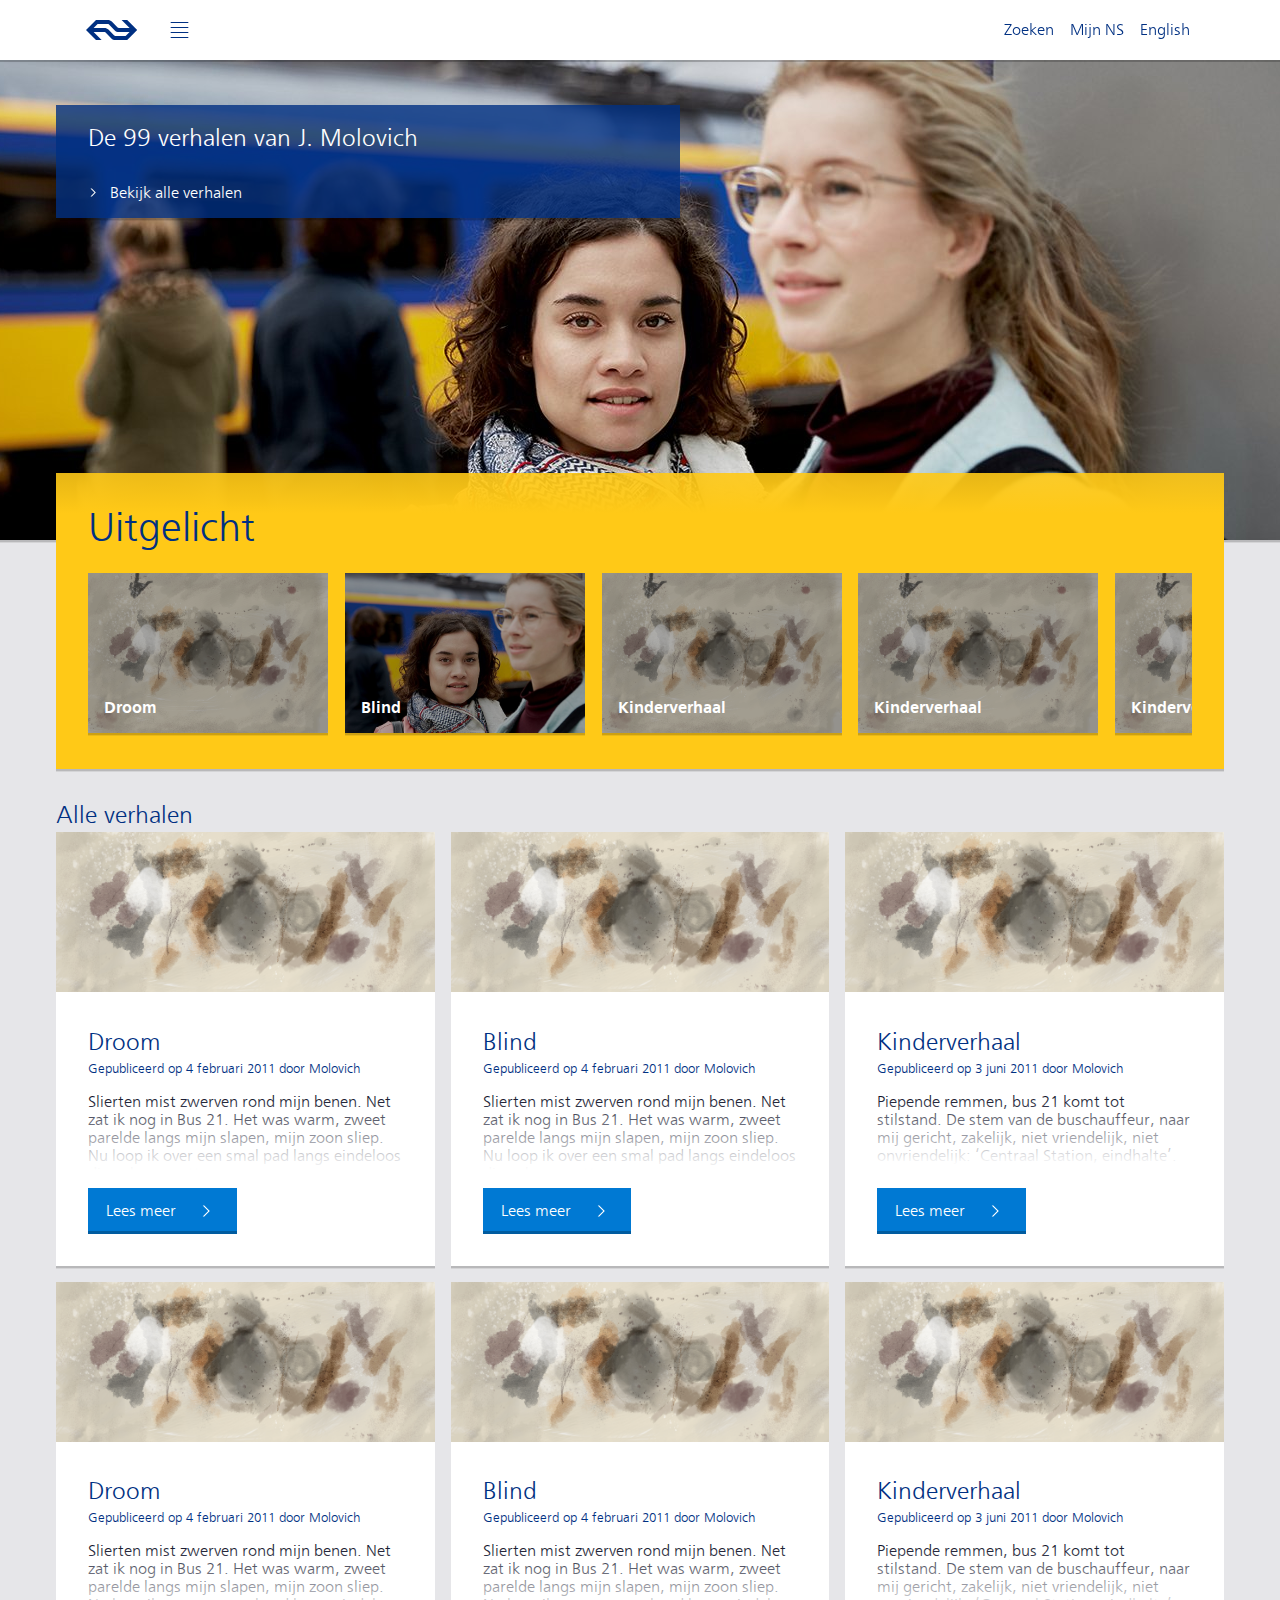
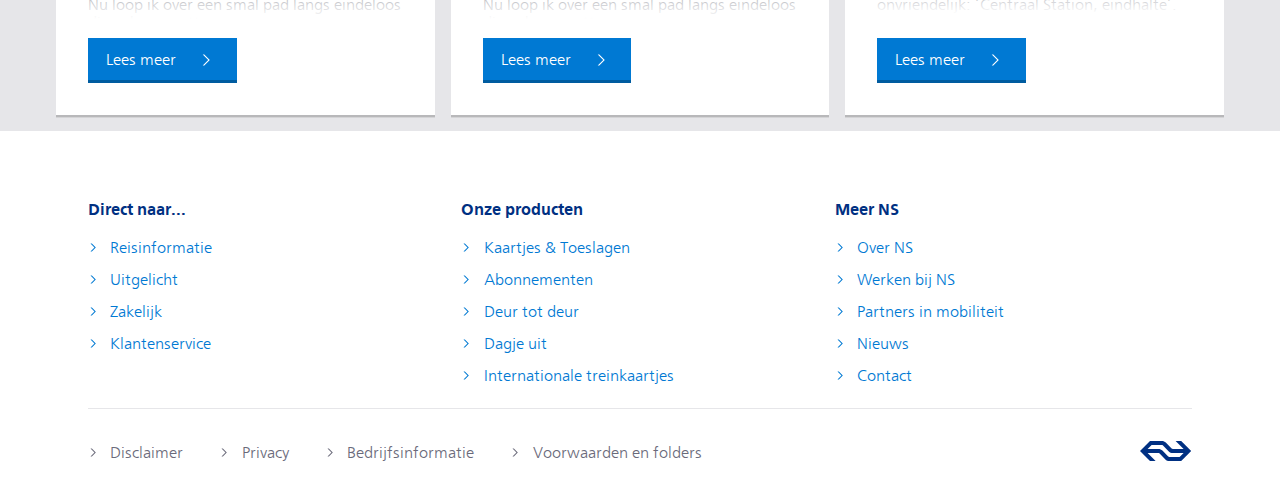
==== index.html @ a5db8fa8 "Updated HTML and CSS with new page" ====
<!DOCTYPE html>
<html lang="nl">
<head>
	<meta charset="UTF-8">
	<meta name="viewport" content="width=device-width, initial-scale=1.0">
	<link rel="stylesheet" type="text/css" href="css/style.css">
	<link rel="stylesheet" type="text/css" href="css/cards.css">
	<link rel="stylesheet" type="text/css" href="css/elements.css">
	<link rel="stylesheet" type="text/css" href="css/featured.css">
	<link rel="stylesheet" type="text/css" href="css/responsive.css">
	<title>Welkom op de website van NS | NS</title>
</head>
<body>
	<header>
		<nav>
			<a href="index.html"><img src="mat/nslogo.svg" alt="Logo NS" class="logo"></a>
			<a class="menu" href="#"></a>
			<ul class="navigation">
				<li><a href="#">Zoeken</a></li>
				<li><a href="login.html">Mijn NS</a></li>
				<li><a href="#">English</a></li>
			</ul>
		</nav>
	</header>
	<main>
		<header>
			<img src="./img/dienstregeling-2017-1.jpg" alt="dienstregeling">
			<div class="container">
				<div class="hero-header">
					<h2>De 99 verhalen van J. Molovich</h2>
					<a href="#stories" class="arrow-link">Bekijk alle verhalen</a>
				</div>
			</div>
		</header>
		<div class="featured">
			<h1>Uitgelicht</h1>
				<div class="featured-container">
					<div class="featured-card">
						<img src="./img/Denkbeeldig.jpg" alt="denkbeeldig">
						<p>Droom</p>
					</div>
					<div class="featured-card">
						<img src="./img/dienstregeling-2017-1.jpg" alt="denkbeeldig">
						<p>Blind</p>
					</div>
					<div class="featured-card">
						<img src="./img/Denkbeeldig.jpg" alt="denkbeeldig">
						<p>Kinderverhaal</p>
					</div>
					<div class="featured-card">
						<img src="./img/Denkbeeldig.jpg" alt="denkbeeldig">
						<p>Kinderverhaal</p>
					</div>
					<div class="featured-card">
						<img src="./img/Denkbeeldig.jpg" alt="denkbeeldig">
						<p>Kinderverhaal</p>
					</div>
				</div>
		</div>
		<div class="container" id="stories">
			<section>
				<h2>Alle verhalen</h2>
				<div class="grid">
					<article class="card">
						<img src="./img/Denkbeeldig.jpg" alt="">
						<div class="description">
							<h2>Droom</h2>
							<small>Gepubliceerd op 4 februari 2011 door Molovich</small>
							<p>Slierten mist zwerven rond mijn benen. Net zat ik nog in Bus 21. Het was warm, zweet parelde langs mijn slapen, mijn zoon sliep. Nu loop ik over een smal pad langs eindeloos diepe bouwputten.</p>
						</div>
						<a href="#" class="cta">Lees meer</a>
					</article>
					<article class="card">
						<img src="./img/Denkbeeldig.jpg" alt="">
						<div class="description">
							<h2>Blind</h2>
							<small>Gepubliceerd op 4 februari 2011 door Molovich</small>
							<p>Slierten mist zwerven rond mijn benen. Net zat ik nog in Bus 21. Het was warm, zweet parelde langs mijn slapen, mijn zoon sliep. Nu loop ik over een smal pad langs eindeloos diepe bouwputten.</p>
						</div>
						<a href="#" class="cta">Lees meer</a>
					</article>
					<article class="card">
						<img src="./img/Denkbeeldig.jpg" alt="">
						<div class="description">
							<h2>Kinderverhaal</h2>
							<small>Gepubliceerd op 3 juni 2011 door Molovich</small>
							<p>Piepende remmen, bus 21 komt tot stilstand. De stem van de buschauffeur, naar mij gericht, zakelijk, niet vriendelijk, niet onvriendelijk: ‘Centraal Station, eindhalte’.</p>
						</div>
						<a href="#" class="cta">Lees meer</a>
					</article>
					<article class="card">
						<img src="./img/Denkbeeldig.jpg" alt="">
						<div class="description">
							<h2>Droom</h2>
							<small>Gepubliceerd op 4 februari 2011 door Molovich</small>
							<p>Slierten mist zwerven rond mijn benen. Net zat ik nog in Bus 21. Het was warm, zweet parelde langs mijn slapen, mijn zoon sliep. Nu loop ik over een smal pad langs eindeloos diepe bouwputten.</p>
						</div>
						<a href="#" class="cta">Lees meer</a>
					</article>
					<article class="card">
						<img src="./img/Denkbeeldig.jpg" alt="">
						<div class="description">
							<h2>Blind</h2>
							<small>Gepubliceerd op 4 februari 2011 door Molovich</small>
							<p>Slierten mist zwerven rond mijn benen. Net zat ik nog in Bus 21. Het was warm, zweet parelde langs mijn slapen, mijn zoon sliep. Nu loop ik over een smal pad langs eindeloos diepe bouwputten.</p>
						</div>
						<a href="#" class="cta">Lees meer</a>
					</article>
					<article class="card">
						<img src="./img/Denkbeeldig.jpg" alt="">
						<div class="description">
							<h2>Kinderverhaal</h2>
							<small>Gepubliceerd op 3 juni 2011 door Molovich</small>
							<p>Piepende remmen, bus 21 komt tot stilstand. De stem van de buschauffeur, naar mij gericht, zakelijk, niet vriendelijk, niet onvriendelijk: ‘Centraal Station, eindhalte’.</p>
						</div>
						<a href="#" class="cta">Lees meer</a>
					</article>
				</div>
			</section>
		</div>
	</main>
	<footer>
		<div class="container">
			<div class="grid">
				<div class="grid-element">
					<h4>Direct naar...</h4>
					<ul>
						<li><a href="#" class="arrow-link">Reisinformatie</a></li>
						<li><a href="#" class="arrow-link">Uitgelicht</a></li>
						<li><a href="#" class="arrow-link">Zakelijk</a></li>
						<li><a href="#" class="arrow-link">Klantenservice</a></li>
					</ul>
				</div>
				<div class="grid-element">
					<h4>Onze producten</h4>
					<ul>
						<li><a href="#" class="arrow-link">Kaartjes &amp; Toeslagen</a></li>
						<li><a href="#" class="arrow-link">Abonnementen</a></li>
						<li><a href="#" class="arrow-link">Deur tot deur</a></li>
						<li><a href="#" class="arrow-link">Dagje uit</a></li>
						<li><a href="#" class="arrow-link">Internationale treinkaartjes</a></li>
					</ul>
				</div>
				<div class="grid-element">
					<h4>Meer NS</h4>
					<ul>
						<li><a href="#" class="arrow-link">Over NS</a></li>
						<li><a href="#" class="arrow-link">Werken bij NS</a></li>
						<li><a href="#" class="arrow-link">Partners in mobiliteit</a></li>
						<li><a href="#" class="arrow-link">Nieuws</a></li>
						<li><a href="#" class="arrow-link">Contact</a></li>
					</ul>
				</div>
			</div>
			<div class="footer-small">
				<div class="grid-element">
					<ul>
						<li><a href="#" class="arrow-link">Disclaimer</a></li>
						<li><a href="#" class="arrow-link">Privacy</a></li>
						<li><a href="#" class="arrow-link">Bedrijfsinformatie</a></li>
						<li><a href="#" class="arrow-link">Voorwaarden en folders</a></li>
					</ul>
				</div>
				<img src="./mat/nslogo.svg" alt="NS logo">
			</div>
		</div>
	</footer>
</body>
</html>
---- css/style.css ----
@font-face {
    font-family: NS Sans;
	font-weight: 400;
    src: url(../fonts/nssans__-webfont.woff);
}

@font-face {
    font-family: NS Sans;
	font-weight: 600;
    src: url(../fonts/nssanbol-webfont.woff);
}

@font-face {
    font-family: NS Sans;
	font-style: italic;
	font-weight: 400;
    src: url(../fonts/nssanita-webfont.woff);
}

@font-face {
    font-family: NS Sans;
	font-style: italic;
	font-weight: 600;
    src: url(../fonts/nssanbit-webfont.woff);
}

body {
	margin: 0;
	font-family: NS Sans, Segoe UI, Myriad,Verdana, sans-serif;
	color: #003082;
	background-color: #e6e6e9;
}

h1 {
	font-weight: 400;
	margin: 1rem 0 1.4rem 0;
}

h2 {
	font-size: 1.25rem;
	margin: .2rem 0;
	font-weight: 400;
}

h3 {
	font-size: .8em;
	margin: .2rem 0;
	font-weight: 400;
}

main {
	margin-top: 3.75rem;
	position: relative;
}

nav {
	display: flex;
	align-items: center;
	margin: auto;
	max-width: 72rem;
}

header {
	position: fixed;
	top: 0;
	width: 100%;
	background-color: white;
	box-shadow: 0 .15em 0em rgba(0,0,0,0.2);
	padding: .3rem 1.4rem .3rem;
	z-index: 999;
}

.logo {
	margin-right: 1.5rem;
	padding-top: .25rem;
}

nav ul {
	list-style-type: none;
	padding: 0;
}

.menu {
	background-repeat: no-repeat;
	width: 2.1875rem;
	height: 2.1875rem;
	background-image: url("data:image/svg+xml;charset=US-ASCII,%3C%3Fxml%20version%3D%221.0%22%20encoding%3D%22utf-8%22%3F%3E%3C!DOCTYPE%20svg%20PUBLIC%20%22-%2F%2FW3C%2F%2FDTD%20SVG%201.1%2F%2FEN%22%20%22http%3A%2F%2Fwww.w3.org%2FGraphics%2FSVG%2F1.1%2FDTD%2Fsvg11.dtd%22%3E%3Csvg%20version%3D%221.1%22%20id%3D%22icon%22%20xmlns%3D%22http%3A%2F%2Fwww.w3.org%2F2000%2Fsvg%22%20xmlns%3Axlink%3D%22http%3A%2F%2Fwww.w3.org%2F1999%2Fxlink%22%20x%3D%220px%22%20y%3D%220px%22%20%20width%3D%2235px%22%20height%3D%2235px%22%20viewBox%3D%220%200%2035%2035%22%20enable-background%3D%22new%200%200%2035%2035%22%20xml%3Aspace%3D%22preserve%22%3E%3Cg%3E%20%3Cpath%20d%3D%22M26%2C26H9c-0.3%2C0-0.5-0.2-0.5-0.5S8.7%2C25%2C9%2C25h17c0.3%2C0%2C0.5%2C0.2%2C0.5%2C0.5S26.3%2C26%2C26%2C26z%22%2F%3E%20%3Cpath%20d%3D%22M26%2C16H9c-0.3%2C0-0.5-0.2-0.5-0.5S8.7%2C15%2C9%2C15h17c0.3%2C0%2C0.5%2C0.2%2C0.5%2C0.5S26.3%2C16%2C26%2C16z%22%2F%3E%20%3Cpath%20d%3D%22M26%2C21H9c-0.3%2C0-0.5-0.2-0.5-0.5S8.7%2C20%2C9%2C20h17c0.3%2C0%2C0.5%2C0.2%2C0.5%2C0.5S26.3%2C21%2C26%2C21z%22%2F%3E%20%3Cpath%20d%3D%22M26%2C11H9c-0.3%2C0-0.5-0.2-0.5-0.5S8.7%2C10%2C9%2C10h17c0.3%2C0%2C0.5%2C0.2%2C0.5%2C0.5S26.3%2C11%2C26%2C11z%22%2F%3E%3C%2Fg%3E%3Cstyle%20type%3D%22text%2Fcss%22%3Ecircle%2C%20ellipse%2C%20line%2C%20path%2C%20polygon%2C%20polyline%2C%20rect%2C%20text%20%7B%20fill%3A%20%23003082%3B%20%7D%3C%2Fstyle%3E%3C%2Fsvg%3E");
}

.navigation {
	display: flex;
	flex-grow: 1;
	justify-content: flex-end;
	padding-right: 3rem;
}

.navigation li a {
	text-decoration: none;
	margin-left: 1rem;
	color: #003082;
}

.navigation li a:visited {
	color: #003082;
}

main header {
	position: relative;
	box-sizing: border-box;
	padding: 0;
	z-index: 1;
}

main header .container {
	display: block;
	margin: auto;	
}

main header img {
	display: block;
	object-fit: cover;
	width: 100%;
	height: 18.5rem;
	vertical-align: middle;
}

.hero-header {
	color: white;
	background-color: rgba(0, 48, 130, .8);
	top: 0;
	padding: 1rem 2rem;
	margin: .5rem;
	position: absolute;
	width: calc(100vw - 13rem);
	max-width: 35rem;
	box-shadow: 0 .15em 0em rgba(0,0,0,0.2);
}

.hero-header h2 {
	margin-bottom: 2rem;
}

.hero-header a {
	color: white;
	text-decoration: none;
}

main .container {
	margin: auto;
	margin: .5rem;
	margin-top: 2rem;
}

main .container section .grid {
	display: grid;
	grid-template-columns: 1fr;
	grid-gap: 1rem;
}

.cta {
	position: absolute;
	display: inline-block;
	left: 2rem;
	bottom: 2rem;
/*	margin-top: 1rem;*/
	background-color: #0079d3;
	box-shadow: inset 0 -.18rem 0 #005ca0;
	text-decoration: none;
	padding: .85rem .85rem .85rem 1.125rem;
	color: white;
	transition: box-shadow .15s ease-in-out;
}
.cta:after {
	content: "";
	padding-right: 2.9375rem;
	background-repeat: no-repeat;
	background-position: 100%;
	background-image: url("data:image/svg+xml;charset=US-ASCII,%3C%3Fxml%20version%3D%221.0%22%20encoding%3D%22utf-8%22%3F%3E%3C!DOCTYPE%20svg%20PUBLIC%20%22-%2F%2FW3C%2F%2FDTD%20SVG%201.1%2F%2FEN%22%20%22http%3A%2F%2Fwww.w3.org%2FGraphics%2FSVG%2F1.1%2FDTD%2Fsvg11.dtd%22%3E%3Csvg%20version%3D%221.1%22%20id%3D%22Layer_1%22%20xmlns%3D%22http%3A%2F%2Fwww.w3.org%2F2000%2Fsvg%22%20xmlns%3Axlink%3D%22http%3A%2F%2Fwww.w3.org%2F1999%2Fxlink%22%20x%3D%220px%22%20y%3D%220px%22%20%20width%3D%2235px%22%20height%3D%2235px%22%20viewBox%3D%220%200%2035%2035%22%20enable-background%3D%22new%200%200%2035%2035%22%20xml%3Aspace%3D%22preserve%22%3E%3Cg%3E%20%3Cpolygon%20points%3D%2220.2%2C17.5%2014.7%2C23%2016.3%2C23%2021.8%2C17.5%2016.3%2C12%2014.7%2C12%20%20%22%2F%3E%3C%2Fg%3E%3Cstyle%20type%3D%22text%2Fcss%22%3Ecircle%2C%20ellipse%2C%20line%2C%20path%2C%20polygon%2C%20polyline%2C%20rect%2C%20text%20%7B%20fill%3A%20%23FFFFFF%3B%20%7D%3C%2Fstyle%3E%3C%2Fsvg%3E");
}

.cta:hover {
	box-shadow: inset 0 -3rem 0 #005ca0;
	transition: box-shadow .15s ease-in-out;
}

footer .container {
	background-color: white;
	padding: 3rem 3rem 1rem 3rem;
	margin-top: 1rem;
}

footer .container .grid {
	display: grid;
	grid-template-columns: 1fr;
	grid-gap: 1rem;
	margin: auto;
	max-width: 69rem;
}

footer .container .grid ul {
	margin-top: -.5rem;
	list-style-type: none;
	padding: 0;
	line-height: 2rem;
}

footer .container .grid a {
	text-decoration: none;
	color: #0079d3;
}

.footer-small {
	position: relative;
	border-top: .0625rem solid #e6e6e9;
	padding-top: 1rem;
	width: 100%;
	max-width: 69rem;
	margin: auto;
}

.footer-small ul {
	padding: 0;
	display: grid;
	grid-template-columns: 1fr;
	list-style-type: none;
	line-height: 1.5rem;
}

.footer-small ul li {
	display: inline-block;
}

.footer-small ul li a {
	text-decoration: none;
	color: #6a6a7a;
	
}

.footer-small img {
	display: block;
	position: absolute;
	right: 0;
	top: 2rem;
}

footer .container .grid .arrow-link {
	background-image: url("data:image/svg+xml;charset=US-ASCII,%3C%3Fxml%20version%3D%221.0%22%20encoding%3D%22utf-8%22%3F%3E%3C!DOCTYPE%20svg%20PUBLIC%20%22-%2F%2FW3C%2F%2FDTD%20SVG%201.1%2F%2FEN%22%20%22http%3A%2F%2Fwww.w3.org%2FGraphics%2FSVG%2F1.1%2FDTD%2Fsvg11.dtd%22%3E%3Csvg%20version%3D%221.1%22%20id%3D%22Layer_1%22%20xmlns%3D%22http%3A%2F%2Fwww.w3.org%2F2000%2Fsvg%22%20xmlns%3Axlink%3D%22http%3A%2F%2Fwww.w3.org%2F1999%2Fxlink%22%20x%3D%220px%22%20y%3D%220px%22%20%20width%3D%2235px%22%20height%3D%2235px%22%20viewBox%3D%220%200%2035%2035%22%20enable-background%3D%22new%200%200%2035%2035%22%20xml%3Aspace%3D%22preserve%22%3E%3Cg%3E%20%3Cpolygon%20points%3D%2219.3%2C17.5%2015.3%2C21.5%2016.7%2C21.5%2020.7%2C17.5%2016.7%2C13.5%2015.3%2C13.5%20%20%22%2F%3E%3C%2Fg%3E%3Cstyle%20type%3D%22text%2Fcss%22%3Ecircle%2C%20ellipse%2C%20line%2C%20path%2C%20polygon%2C%20polyline%2C%20rect%2C%20text%20%7B%20fill%3A%20%230079d3%3B%20%7D%3C%2Fstyle%3E%3C%2Fsvg%3E");
}

.footer-small .arrow-link {
	background-image: url("data:image/svg+xml;charset=US-ASCII,%3C%3Fxml%20version%3D%221.0%22%20encoding%3D%22utf-8%22%3F%3E%3C!DOCTYPE%20svg%20PUBLIC%20%22-%2F%2FW3C%2F%2FDTD%20SVG%201.1%2F%2FEN%22%20%22http%3A%2F%2Fwww.w3.org%2FGraphics%2FSVG%2F1.1%2FDTD%2Fsvg11.dtd%22%3E%3Csvg%20version%3D%221.1%22%20id%3D%22Layer_1%22%20xmlns%3D%22http%3A%2F%2Fwww.w3.org%2F2000%2Fsvg%22%20xmlns%3Axlink%3D%22http%3A%2F%2Fwww.w3.org%2F1999%2Fxlink%22%20x%3D%220px%22%20y%3D%220px%22%20%20width%3D%2235px%22%20height%3D%2235px%22%20viewBox%3D%220%200%2035%2035%22%20enable-background%3D%22new%200%200%2035%2035%22%20xml%3Aspace%3D%22preserve%22%3E%3Cg%3E%20%3Cpolygon%20points%3D%2219.3%2C17.5%2015.3%2C21.5%2016.7%2C21.5%2020.7%2C17.5%2016.7%2C13.5%2015.3%2C13.5%20%20%22%2F%3E%3C%2Fg%3E%3Cstyle%20type%3D%22text%2Fcss%22%3Ecircle%2C%20ellipse%2C%20line%2C%20path%2C%20polygon%2C%20polyline%2C%20rect%2C%20text%20%7B%20fill%3A%20%236a6a7a%3B%20%7D%3C%2Fstyle%3E%3C%2Fsvg%3E")
}

footer .container .grid .arrow-link:hover, .footer-small .arrow-link:hover {
	color: #003082;
	background-image: url("data:image/svg+xml;charset=US-ASCII,%3C%3Fxml%20version%3D%221.0%22%20encoding%3D%22utf-8%22%3F%3E%3C!DOCTYPE%20svg%20PUBLIC%20%22-%2F%2FW3C%2F%2FDTD%20SVG%201.1%2F%2FEN%22%20%22http%3A%2F%2Fwww.w3.org%2FGraphics%2FSVG%2F1.1%2FDTD%2Fsvg11.dtd%22%3E%3Csvg%20version%3D%221.1%22%20id%3D%22Layer_1%22%20xmlns%3D%22http%3A%2F%2Fwww.w3.org%2F2000%2Fsvg%22%20xmlns%3Axlink%3D%22http%3A%2F%2Fwww.w3.org%2F1999%2Fxlink%22%20x%3D%220px%22%20y%3D%220px%22%20%20width%3D%2235px%22%20height%3D%2235px%22%20viewBox%3D%220%200%2035%2035%22%20enable-background%3D%22new%200%200%2035%2035%22%20xml%3Aspace%3D%22preserve%22%3E%3Cg%3E%20%3Cpolygon%20points%3D%2219.3%2C17.5%2015.3%2C21.5%2016.7%2C21.5%2020.7%2C17.5%2016.7%2C13.5%2015.3%2C13.5%20%20%22%2F%3E%3C%2Fg%3E%3Cstyle%20type%3D%22text%2Fcss%22%3Ecircle%2C%20ellipse%2C%20line%2C%20path%2C%20polygon%2C%20polyline%2C%20rect%2C%20text%20%7B%20fill%3A%20%23003082%3B%20%7D%3C%2Fstyle%3E%3C%2Fsvg%3E");
}
---- css/cards.css ----
main .container section .card {
	position: relative;
	background-color: white;
	box-shadow: 0 .15rem 0 rgba(0,0,0,0.2);
	padding-bottom: 2rem;
}

main .container section .card img {
	display: block;
	object-fit: cover;
	width: 100%;
	height: 10em;
	vertical-align: middle;
	
}

main .container section .description {
	position: relative;
	padding: 2rem;
}

main .container section .card small {
	color: #003082;
	font-size: .8em;
	font-weight: 400;
}

main .container section .card p {
	position: relative;
	overflow: hidden;
	max-height: 4.8rem;
	color: #060922;
	max-width: 100%;
	margin-bottom: 2rem;
}

main .container section .card p:after {
  	position: absolute;
	left: 0;
  	bottom: 0;
  	height: 100%;
  	width: 100%;
  	content: "";
	background: linear-gradient(to top,
	rgba(255,255,255, 1) 0%, 
	rgba(255,255,255, 0) 100%);
	pointer-events: none;
}
---- css/elements.css ----
.arrow-link {
	padding-left: 1.4rem;
	padding-top: .05rem;
	background-repeat: no-repeat;
	background-position: -.8rem;
	background-image: url("data:image/svg+xml;charset=US-ASCII,%3C%3Fxml%20version%3D%221.0%22%20encoding%3D%22utf-8%22%3F%3E%3C!DOCTYPE%20svg%20PUBLIC%20%22-%2F%2FW3C%2F%2FDTD%20SVG%201.1%2F%2FEN%22%20%22http%3A%2F%2Fwww.w3.org%2FGraphics%2FSVG%2F1.1%2FDTD%2Fsvg11.dtd%22%3E%3Csvg%20version%3D%221.1%22%20id%3D%22Layer_1%22%20xmlns%3D%22http%3A%2F%2Fwww.w3.org%2F2000%2Fsvg%22%20xmlns%3Axlink%3D%22http%3A%2F%2Fwww.w3.org%2F1999%2Fxlink%22%20x%3D%220px%22%20y%3D%220px%22%20%20width%3D%2235px%22%20height%3D%2235px%22%20viewBox%3D%220%200%2035%2035%22%20enable-background%3D%22new%200%200%2035%2035%22%20xml%3Aspace%3D%22preserve%22%3E%3Cg%3E%20%3Cpolygon%20points%3D%2219.3%2C17.5%2015.3%2C21.5%2016.7%2C21.5%2020.7%2C17.5%2016.7%2C13.5%2015.3%2C13.5%20%20%22%2F%3E%3C%2Fg%3E%3Cstyle%20type%3D%22text%2Fcss%22%3Ecircle%2C%20ellipse%2C%20line%2C%20path%2C%20polygon%2C%20polyline%2C%20rect%2C%20text%20%7B%20fill%3A%20%23FFFFFF%3B%20%7D%3C%2Fstyle%3E%3C%2Fsvg%3E");
	transition: background-position .1s ease-in-out;
}

.arrow-link:hover {
	color: rgba(255, 255, 255, .9);
	background-position: -.5rem;
	transition: background-position .1s ease-in-out;
}
---- css/featured.css ----
.featured {
	position: relative;
	margin: .5rem;
	margin-top: -3rem;
	padding: 1rem;
	background: linear-gradient(180deg, rgba(255, 201, 23, .9) 0, #ffc917 2.5rem, #ffc917);
	z-index: 2;
	box-shadow: 0 .15em 0em rgba(0,0,0,0.2);
    max-width: 1280px;
}

.featured h1 {
	margin-top: 0;
}

.featured-container {
	position: relative;
	white-space: nowrap;
	overflow: auto;
}

.featured-card {
	position: relative;
	margin-right: .8rem;
	display: inline-block;
	box-shadow: 0 .15em 0em rgba(0,0,0,0.2);
}

.featured img {
	display: block;
	object-fit: cover;
	width: 10rem;
	height: 7rem;
	-webkit-filter: brightness(.7);
}


.featured p {
	color: white;
    overflow: hidden;
	position: absolute;
	max-width: 8rem;
    max-height: 4.8rem;
    white-space: pre-wrap;
    word-break: break-word;
	bottom: 0;
	margin: 1rem;
	font-weight: 600;
}
---- css/responsive.css ----
@media all and (min-width:40rem) {
	h1 {
		font-size: 2.5rem;
	}
	h2 {
		font-size: 1.5rem;
	}
	.logo {
		margin-left: 1.6rem;
	}
	.navigation {
		margin-right: 1.6rem;
	}
	main header img {
		height: 30rem;
	}
	.hero-header {
		margin: 1rem;
	}
	.featured {
		margin: 1rem;
		margin-top: -4.2rem;
		padding: 2rem;
	}
	main section {
		margin: .5rem;
	}
	main .container section .grid {
		grid-template-columns: 1fr 1fr;
	}
	footer .container .grid {
		grid-template-columns: 1fr 1fr;
	}
	.footer-small ul {
		grid-template-columns: 1fr 1fr;
	}
}

@media all and (min-width:56rem) {
	.hero-header {
		margin-top: 2.8rem;
	}
	.featured img {
	width: 15rem;
	height: 10rem;
	-webkit-filter: brightness(.7);
	}
	main .container section .grid {
		grid-template-columns: 1fr 1fr 1fr;
	}
	footer .container .grid {
		grid-template-columns: 1fr 1fr 1fr;
	}
	.footer-small ul {
		display: block;
	}
	.footer-small ul li {
		margin-right: 2rem;
	}
}

@media all and (min-width:75rem) {
	.logo {
		margin-left: -0rem;
	}
	.navigation {
		margin-right: -0rem;
	}
	.hero-header {
		margin-left: .5rem;
	}
    .featured {
        margin-left: auto;
        margin-right: auto;
        max-width: 69rem;
    }
    main .container {
        margin: auto;
		margin-top: 2rem;
        max-width: 74rem;
    }
}
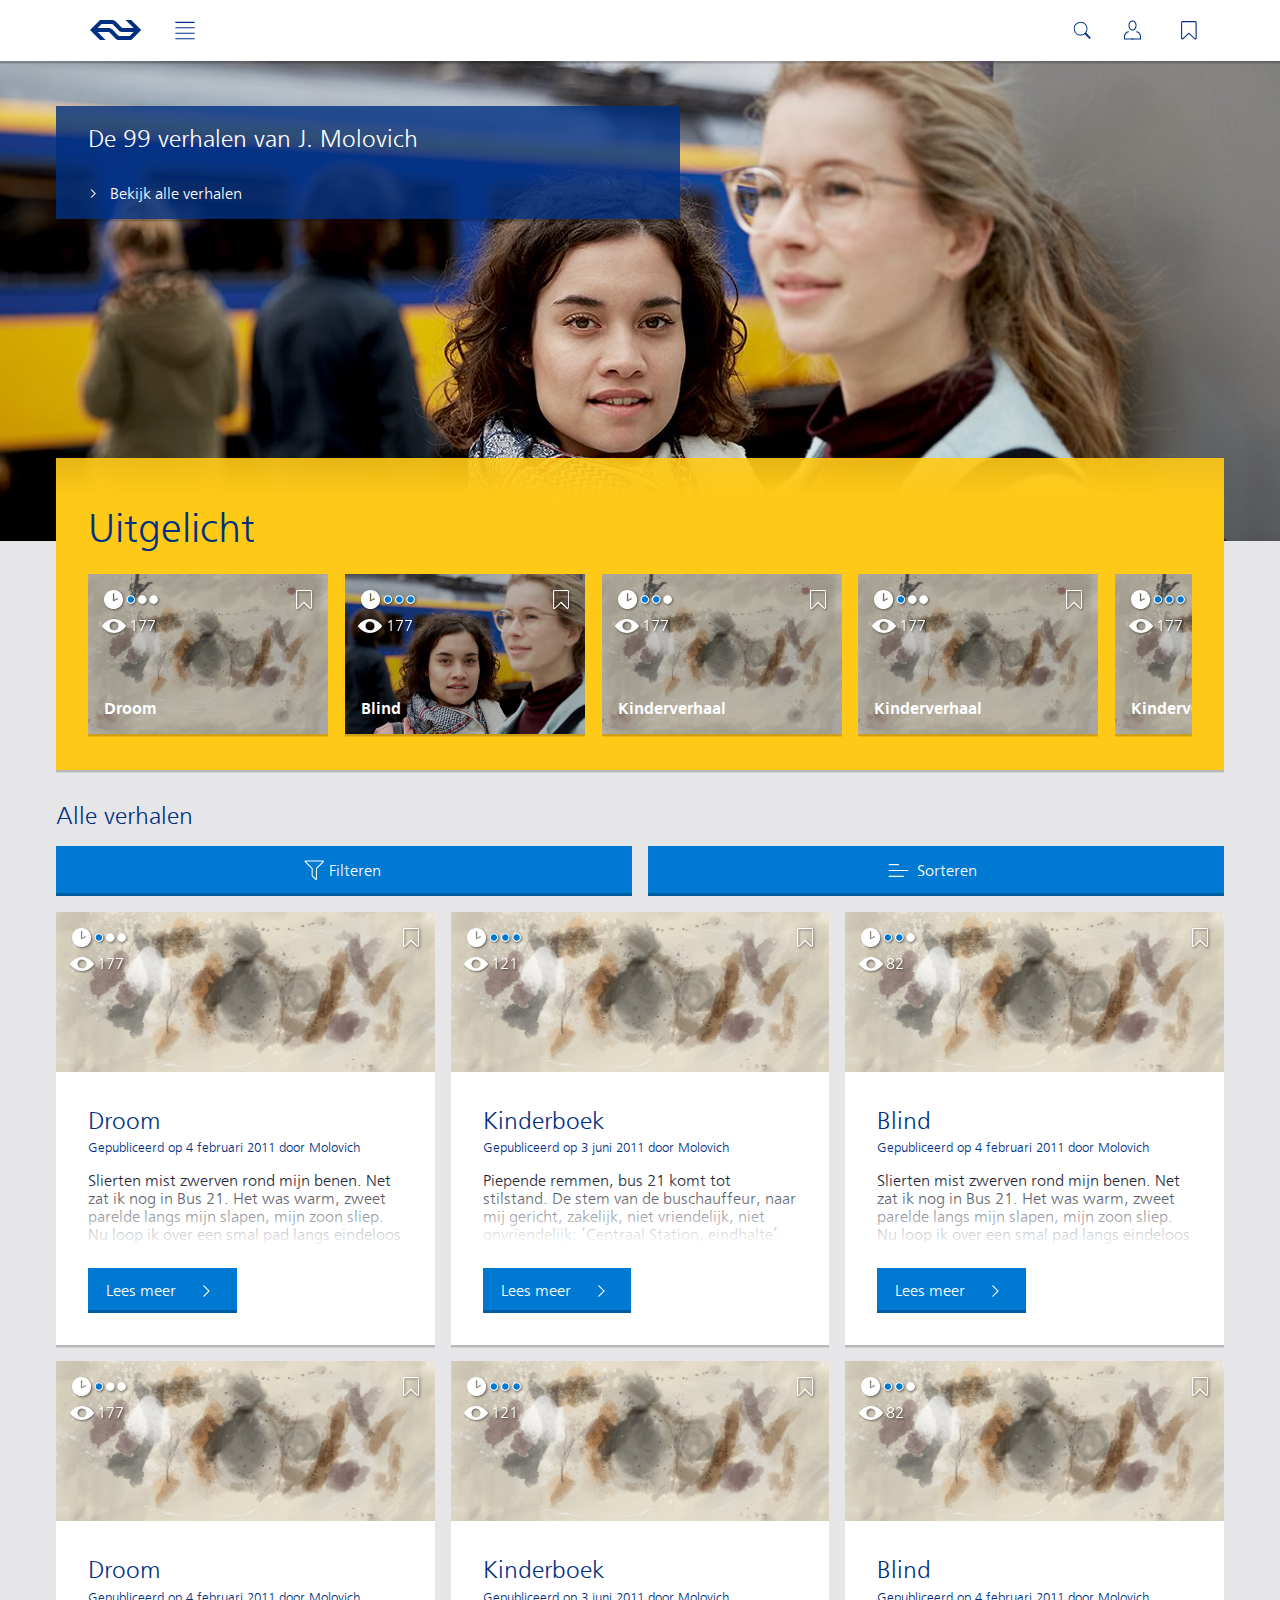
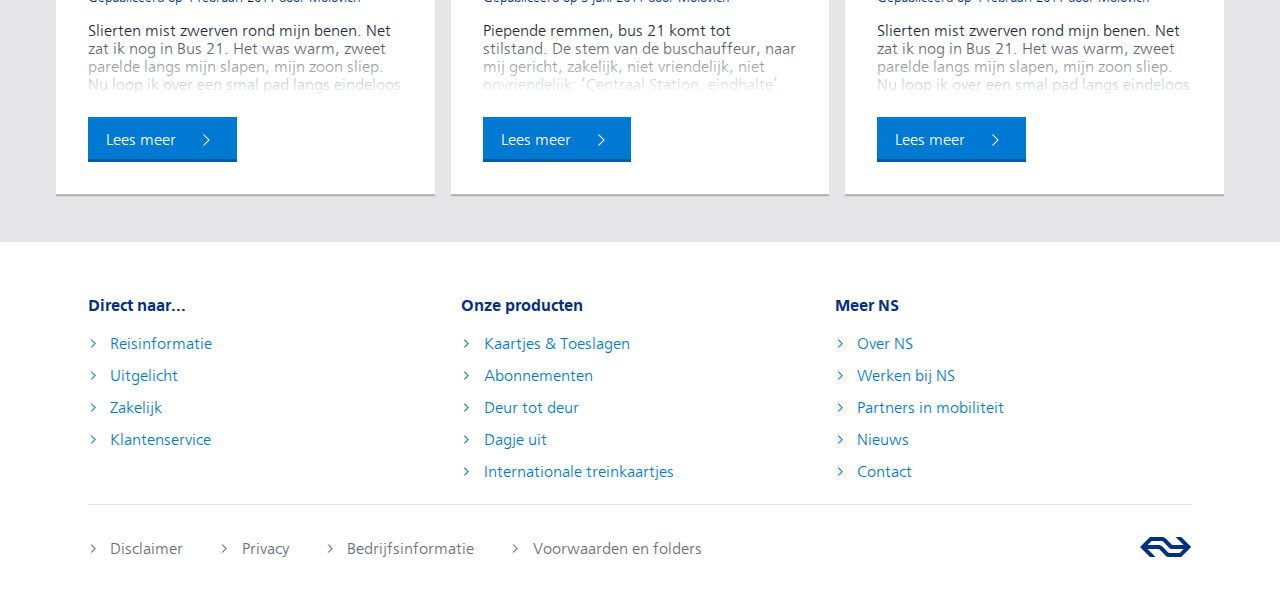
==== commit b74a4ac6: "Update" ====
--- a/index.html
+++ b/index.html
@@ -7,6 +7,8 @@
 	<link rel="stylesheet" type="text/css" href="css/cards.css">
 	<link rel="stylesheet" type="text/css" href="css/elements.css">
 	<link rel="stylesheet" type="text/css" href="css/featured.css">
+	<link rel="stylesheet" type="text/css" href="css/search.css">
+	<link rel="stylesheet" type="text/css" href="css/filter.css">
 	<link rel="stylesheet" type="text/css" href="css/responsive.css">
 	<title>Welkom op de website van NS | NS</title>
 </head>
@@ -16,9 +18,16 @@
 			<a href="index.html"><img src="mat/nslogo.svg" alt="Logo NS" class="logo"></a>
 			<a class="menu" href="#"></a>
 			<ul class="navigation">
-				<li><a href="#">Zoeken</a></li>
-				<li><a href="login.html">Mijn NS</a></li>
-				<li><a href="#">English</a></li>
+				<li><label class="search">
+                        <input type="checkbox">
+                        <span class="search-btn"></span>
+                        <div class="search-box">
+                            <input type="text" placeholder="Zoek verhaal">
+                        </div>
+                    </label>
+                </li>
+				<li><a href="login.html"></a></li>
+				<li><a href="#"></a></li>
 			</ul>
 		</nav>
 	</header>
@@ -37,22 +46,62 @@
 				<div class="featured-container">
 					<div class="featured-card">
 						<img src="./img/Denkbeeldig.jpg" alt="denkbeeldig">
+                       <div class="short-story"></div>
+                       <div class="views-container">
+                            <div class="views"></div>
+                            <p>177</p>
+						</div>
+                        <label class="fav">
+                            <input type="checkbox"><span class="bookmark"></span>
+                        </label>
 						<p>Droom</p>
 					</div>
 					<div class="featured-card">
 						<img src="./img/dienstregeling-2017-1.jpg" alt="denkbeeldig">
+						<div class="long-story"></div>
+						<div class="views-container">
+                            <div class="views"></div>
+                            <p>177</p>
+						</div>
+						<label class="fav">
+                            <input type="checkbox"><span class="bookmark"></span>
+                        </label>
 						<p>Blind</p>
 					</div>
 					<div class="featured-card">
 						<img src="./img/Denkbeeldig.jpg" alt="denkbeeldig">
+						<div class="medium-story"></div>
+						<div class="views-container">
+                            <div class="views"></div>
+                            <p>177</p>
+						</div>
+						<label class="fav">
+                            <input type="checkbox"><span class="bookmark"></span>
+                        </label>
 						<p>Kinderverhaal</p>
 					</div>
 					<div class="featured-card">
 						<img src="./img/Denkbeeldig.jpg" alt="denkbeeldig">
+						<div class="short-story"></div>
+						<div class="views-container">
+                            <div class="views"></div>
+                            <p>177</p>
+						</div>
+						<label class="fav">
+                            <input type="checkbox"><span class="bookmark"></span>
+                        </label>
 						<p>Kinderverhaal</p>
 					</div>
 					<div class="featured-card">
 						<img src="./img/Denkbeeldig.jpg" alt="denkbeeldig">
+						<div class="long-story"></div>
+						<div class="views-container">
+                            <div class="views"></div>
+                            <p>177</p>
+						</div>
+						<label class="fav">
+                            <input type="checkbox"><span class="bookmark"></span>
+                        </label>
 						<p>Kinderverhaal</p>
 					</div>
 				</div>
@@ -60,9 +109,51 @@
 		<div class="container" id="stories">
 			<section>
 				<h2>Alle verhalen</h2>
+				<div class="filter-container">
+                <label class="filter">
+                    <input type="checkbox">
+                    <span class="filter-btn"><p>Filteren</p></span>
+                    <div class="options">
+                    <ul>
+                      <h3>Duur</h3>
+                      <li><label><input checked="true" type="checkbox" id="short-story">0 - 5 min</label></li>
+                      <li><label><input checked="true" type="checkbox" id="medium-story">5 - 10 min</label></li>
+                      <li><label><input checked="true" type="checkbox" id="long-story">10+ min</label></li>
+                    </ul>
+                    <ul>
+                      <h3>Thema</h3>
+                      <li><label><input checked="true" type="checkbox" id="vrolijk">Vrolijk</label></li>
+                      <li><label><input checked="true" type="checkbox" id="drama">Drama</label></li>
+                      <li><label><input checked="false" type="checkbox" id="filosofie">Filosofie</label></li>
+                      <li><label><input checked="true" type="checkbox" id="komedie">Komedie</label></li>
+                      <li><label><input checked="true" type="checkbox" id="liefde">Liefde</label></li>
+                    </ul>
+                </div>
+                </label>
+            <label class="sort">
+                <input type="checkbox"><span class="sort-btn"><p>Sorteren</p></span>
+                <div class="selections">
+                <ul>
+                  <li><label><input type="radio" name="theme" id="komedie">Alfabet</label></li>
+                  <li><label><input type="radio" name="theme" id="liefde">Datum</label></li>
+                  <li><label><input type="radio" name="theme" id="vrolijk">Leesduur</label></li>
+                  <li><label><input type="radio" name="theme" id="drama">Meest gelezen</label></li>
+                  <li><label><input type="radio" name="theme" id="filosofie">Meest bewaard</label></li>
+                </ul>
+            </div>
+            </label>
+		</div>
 				<div class="grid">
-					<article class="card">
-						<img src="./img/Denkbeeldig.jpg" alt="">
+					<article class="card filosofie-data">
+						<img src="./img/Denkbeeldig.jpg" alt="">
+						<div class="short-story"></div>
+						<div class="views-container">
+                            <div class="views"></div>
+                            <p>177</p>
+						</div>
+						<label class="fav">
+                            <input type="checkbox"><span class="bookmark"></span>
+                        </label>
 						<div class="description">
 							<h2>Droom</h2>
 							<small>Gepubliceerd op 4 februari 2011 door Molovich</small>
@@ -70,26 +161,50 @@
 						</div>
 						<a href="#" class="cta">Lees meer</a>
 					</article>
-					<article class="card">
-						<img src="./img/Denkbeeldig.jpg" alt="">
+					<article class="card vrolijk-data">
+						<img src="./img/Denkbeeldig.jpg" alt="">
+						<div class="long-story"></div>
+						<div class="views-container">
+                            <div class="views"></div>
+                            <p>121</p>
+						</div>
+						<label class="fav">
+                            <input type="checkbox"><span class="bookmark"></span>
+                        </label>
+						<div class="description">
+							<h2>Kinderboek</h2>
+							<small>Gepubliceerd op 3 juni 2011 door Molovich</small>
+							<p>Piepende remmen, bus 21 komt tot stilstand. De stem van de buschauffeur, naar mij gericht, zakelijk, niet vriendelijk, niet onvriendelijk: ‘Centraal Station, eindhalte’.</p>
+						</div>
+						<a href="#" class="cta">Lees meer</a>
+					</article>
+					<article class="card drama-data">
+						<img src="./img/Denkbeeldig.jpg" alt="">
+						<div class="medium-story"></div>
+						<div class="views-container">
+                            <div class="views"></div>
+                            <p>82</p>
+						</div>
+						<label class="fav">
+                            <input type="checkbox"><span class="bookmark"></span>
+                        </label>
 						<div class="description">
 							<h2>Blind</h2>
 							<small>Gepubliceerd op 4 februari 2011 door Molovich</small>
 							<p>Slierten mist zwerven rond mijn benen. Net zat ik nog in Bus 21. Het was warm, zweet parelde langs mijn slapen, mijn zoon sliep. Nu loop ik over een smal pad langs eindeloos diepe bouwputten.</p>
 						</div>
 						<a href="#" class="cta">Lees meer</a>
-					</article>
-					<article class="card">
-						<img src="./img/Denkbeeldig.jpg" alt="">
-						<div class="description">
-							<h2>Kinderverhaal</h2>
-							<small>Gepubliceerd op 3 juni 2011 door Molovich</small>
-							<p>Piepende remmen, bus 21 komt tot stilstand. De stem van de buschauffeur, naar mij gericht, zakelijk, niet vriendelijk, niet onvriendelijk: ‘Centraal Station, eindhalte’.</p>
-						</div>
-						<a href="#" class="cta">Lees meer</a>
-					</article>
-					<article class="card">
-						<img src="./img/Denkbeeldig.jpg" alt="">
+					</article>	
+					<article class="card komedie-data">
+						<img src="./img/Denkbeeldig.jpg" alt="">
+						<div class="short-story"></div>
+						<div class="views-container">
+                            <div class="views"></div>
+                            <p>177</p>
+						</div>
+						<label class="fav">
+                            <input type="checkbox"><span class="bookmark"></span>
+                        </label>
 						<div class="description">
 							<h2>Droom</h2>
 							<small>Gepubliceerd op 4 februari 2011 door Molovich</small>
@@ -97,24 +212,40 @@
 						</div>
 						<a href="#" class="cta">Lees meer</a>
 					</article>
-					<article class="card">
-						<img src="./img/Denkbeeldig.jpg" alt="">
+					<article class="card liefde-data">
+						<img src="./img/Denkbeeldig.jpg" alt="">
+						<div class="long-story"></div>
+						<div class="views-container">
+                            <div class="views"></div>
+                            <p>121</p>
+						</div>
+						<label class="fav">
+                            <input type="checkbox"><span class="bookmark"></span>
+                        </label>
+						<div class="description">
+							<h2>Kinderboek</h2>
+							<small>Gepubliceerd op 3 juni 2011 door Molovich</small>
+							<p>Piepende remmen, bus 21 komt tot stilstand. De stem van de buschauffeur, naar mij gericht, zakelijk, niet vriendelijk, niet onvriendelijk: ‘Centraal Station, eindhalte’.</p>
+						</div>
+						<a href="#" class="cta">Lees meer</a>
+					</article>
+					<article class="card filosofie-data">
+						<img src="./img/Denkbeeldig.jpg" alt="">
+						<div class="medium-story"></div>
+						<div class="views-container">
+                            <div class="views"></div>
+                            <p>82</p>
+						</div>
+						<label class="fav">
+                            <input type="checkbox"><span class="bookmark"></span>
+                        </label>
 						<div class="description">
 							<h2>Blind</h2>
 							<small>Gepubliceerd op 4 februari 2011 door Molovich</small>
 							<p>Slierten mist zwerven rond mijn benen. Net zat ik nog in Bus 21. Het was warm, zweet parelde langs mijn slapen, mijn zoon sliep. Nu loop ik over een smal pad langs eindeloos diepe bouwputten.</p>
 						</div>
 						<a href="#" class="cta">Lees meer</a>
-					</article>
-					<article class="card">
-						<img src="./img/Denkbeeldig.jpg" alt="">
-						<div class="description">
-							<h2>Kinderverhaal</h2>
-							<small>Gepubliceerd op 3 juni 2011 door Molovich</small>
-							<p>Piepende remmen, bus 21 komt tot stilstand. De stem van de buschauffeur, naar mij gericht, zakelijk, niet vriendelijk, niet onvriendelijk: ‘Centraal Station, eindhalte’.</p>
-						</div>
-						<a href="#" class="cta">Lees meer</a>
-					</article>
+					</article>					
 				</div>
 			</section>
 		</div>
@@ -161,9 +292,10 @@
 						<li><a href="#" class="arrow-link">Voorwaarden en folders</a></li>
 					</ul>
 				</div>
-				<img src="./mat/nslogo.svg" alt="NS logo">
+				<a href="index.html"><img src="./mat/nslogo.svg" alt="NS logo"></a>
 			</div>
 		</div>
 	</footer>
+	<script src="./js/filter.js"></script>
 </body>
 </html>--- a/css/style.css
+++ b/css/style.css
@@ -43,36 +43,63 @@
 }
 
 h3 {
-	font-size: .8em;
-	margin: .2rem 0;
-	font-weight: 400;
+	font-size: 1em;
+	margin: .8rem 0 .2rem 0rem;
+	font-weight: 600;
 }
 
 main {
-	margin-top: 3.75rem;
+	margin-top: 3.8rem;
 	position: relative;
 }
 
 nav {
+    position: relative;
 	display: flex;
 	align-items: center;
 	margin: auto;
 	max-width: 72rem;
+    height: 3.2rem;
+	padding: .3rem 1.4rem .3rem;
+}
+
+nav ul li a {
+    padding: .5rem 1rem;
+    margin-right: .5rem;
+}
+
+nav ul li {
+/*    position: relative;*/
+    background-repeat: no-repeat;
+    background-position: 50%;
+    height: 2rem;
+}
+
+nav ul li:nth-child(2) {
+    background-image: url("data:image/svg+xml;charset=US-ASCII,%3C%3Fxml%20version%3D%221.0%22%20encoding%3D%22utf-8%22%3F%3E%3C!DOCTYPE%20svg%20PUBLIC%20%22-%2F%2FW3C%2F%2FDTD%20SVG%201.1%2F%2FEN%22%20%22http%3A%2F%2Fwww.w3.org%2FGraphics%2FSVG%2F1.1%2FDTD%2Fsvg11.dtd%22%3E%3Csvg%20version%3D%221.1%22%20id%3D%22Layer_1%22%20xmlns%3D%22http%3A%2F%2Fwww.w3.org%2F2000%2Fsvg%22%20xmlns%3Axlink%3D%22http%3A%2F%2Fwww.w3.org%2F1999%2Fxlink%22%20x%3D%220px%22%20y%3D%220px%22%20%20width%3D%2235px%22%20height%3D%2235px%22%20viewBox%3D%220%200%2035%2035%22%20enable-background%3D%22new%200%200%2035%2035%22%20xml%3Aspace%3D%22preserve%22%3E%3Cg%3E%20%3Cg%3E%20%20%3Cg%3E%20%20%20%3Cpath%20d%3D%22M17.5%2C18c-2.2%2C0-4-2-4-4.5v-1c0-2.5%2C1.8-4.5%2C4-4.5s4%2C2%2C4%2C4.5v1C21.5%2C16%2C19.7%2C18%2C17.5%2C18z%20M17.5%2C9c-1.7%2C0-3%2C1.6-3%2C3.5v1%20%20%20%20c0%2C1.9%2C1.3%2C3.5%2C3%2C3.5s3-1.6%2C3-3.5v-1C20.5%2C10.6%2C19.2%2C9%2C17.5%2C9z%22%2F%3E%20%20%3C%2Fg%3E%20%3C%2Fg%3E%20%3Cg%3E%20%20%3Cg%3E%20%20%20%3Cpath%20d%3D%22M18%2C27H9v-3c0-2.4%2C2-5.2%2C4.5-5.2c0.3%2C0%2C0.5%2C0.2%2C0.5%2C0.5s-0.2%2C0.5-0.5%2C0.5c-1.9%2C0-3.5%2C2.3-3.5%2C4.2v2h8%20%20%20%20c0.3%2C0%2C0.5%2C0.2%2C0.5%2C0.5S18.3%2C27%2C18%2C27z%22%2F%3E%20%20%3C%2Fg%3E%20%3C%2Fg%3E%20%3Cg%3E%20%20%3Cg%3E%20%20%20%3Cpath%20d%3D%22M26%2C27h-9c-0.3%2C0-0.5-0.2-0.5-0.5S16.7%2C26%2C17%2C26h8v-2c0-1.9-1.6-4.2-3.5-4.2c-0.3%2C0-0.5-0.2-0.5-0.5s0.2-0.5%2C0.5-0.5%20%20%20%20c2.5%2C0%2C4.5%2C2.8%2C4.5%2C5.2V27z%22%2F%3E%20%20%3C%2Fg%3E%20%3C%2Fg%3E%3C%2Fg%3E%3Cstyle%20type%3D%22text%2Fcss%22%3Ecircle%2C%20ellipse%2C%20line%2C%20path%2C%20polygon%2C%20polyline%2C%20rect%2C%20text%20%7B%20fill%3A%20%23003082%3B%20%7D%3C%2Fstyle%3E%3C%2Fsvg%3E");
+}
+
+nav ul li:nth-child(3) {
+    background-image: url(../img/bookmarks.svg);
 }
 
 header {
-	position: fixed;
+    position: fixed;
+    top: 0;
+    width: 100%;
+    position: fixed;
 	top: 0;
 	width: 100%;
 	background-color: white;
-	box-shadow: 0 .15em 0em rgba(0,0,0,0.2);
-	padding: .3rem 1.4rem .3rem;
 	z-index: 999;
+    box-shadow: 0 .15em 0em rgba(0,0,0,0.2);
+    
 }
 
 .logo {
 	margin-right: 1.5rem;
 	padding-top: .25rem;
+
 }
 
 nav ul {
@@ -82,8 +109,8 @@
 
 .menu {
 	background-repeat: no-repeat;
-	width: 2.1875rem;
-	height: 2.1875rem;
+    padding: 1.2rem;
+    background-size: contain;
 	background-image: url("data:image/svg+xml;charset=US-ASCII,%3C%3Fxml%20version%3D%221.0%22%20encoding%3D%22utf-8%22%3F%3E%3C!DOCTYPE%20svg%20PUBLIC%20%22-%2F%2FW3C%2F%2FDTD%20SVG%201.1%2F%2FEN%22%20%22http%3A%2F%2Fwww.w3.org%2FGraphics%2FSVG%2F1.1%2FDTD%2Fsvg11.dtd%22%3E%3Csvg%20version%3D%221.1%22%20id%3D%22icon%22%20xmlns%3D%22http%3A%2F%2Fwww.w3.org%2F2000%2Fsvg%22%20xmlns%3Axlink%3D%22http%3A%2F%2Fwww.w3.org%2F1999%2Fxlink%22%20x%3D%220px%22%20y%3D%220px%22%20%20width%3D%2235px%22%20height%3D%2235px%22%20viewBox%3D%220%200%2035%2035%22%20enable-background%3D%22new%200%200%2035%2035%22%20xml%3Aspace%3D%22preserve%22%3E%3Cg%3E%20%3Cpath%20d%3D%22M26%2C26H9c-0.3%2C0-0.5-0.2-0.5-0.5S8.7%2C25%2C9%2C25h17c0.3%2C0%2C0.5%2C0.2%2C0.5%2C0.5S26.3%2C26%2C26%2C26z%22%2F%3E%20%3Cpath%20d%3D%22M26%2C16H9c-0.3%2C0-0.5-0.2-0.5-0.5S8.7%2C15%2C9%2C15h17c0.3%2C0%2C0.5%2C0.2%2C0.5%2C0.5S26.3%2C16%2C26%2C16z%22%2F%3E%20%3Cpath%20d%3D%22M26%2C21H9c-0.3%2C0-0.5-0.2-0.5-0.5S8.7%2C20%2C9%2C20h17c0.3%2C0%2C0.5%2C0.2%2C0.5%2C0.5S26.3%2C21%2C26%2C21z%22%2F%3E%20%3Cpath%20d%3D%22M26%2C11H9c-0.3%2C0-0.5-0.2-0.5-0.5S8.7%2C10%2C9%2C10h17c0.3%2C0%2C0.5%2C0.2%2C0.5%2C0.5S26.3%2C11%2C26%2C11z%22%2F%3E%3C%2Fg%3E%3Cstyle%20type%3D%22text%2Fcss%22%3Ecircle%2C%20ellipse%2C%20line%2C%20path%2C%20polygon%2C%20polyline%2C%20rect%2C%20text%20%7B%20fill%3A%20%23003082%3B%20%7D%3C%2Fstyle%3E%3C%2Fsvg%3E");
 }
 
@@ -91,7 +118,6 @@
 	display: flex;
 	flex-grow: 1;
 	justify-content: flex-end;
-	padding-right: 3rem;
 }
 
 .navigation li a {
@@ -109,6 +135,7 @@
 	box-sizing: border-box;
 	padding: 0;
 	z-index: 1;
+    box-shadow: 0 0;
 }
 
 main header .container {
@@ -162,7 +189,6 @@
 	display: inline-block;
 	left: 2rem;
 	bottom: 2rem;
-/*	margin-top: 1rem;*/
 	background-color: #0079d3;
 	box-shadow: inset 0 -.18rem 0 #005ca0;
 	text-decoration: none;
@@ -186,7 +212,7 @@
 footer .container {
 	background-color: white;
 	padding: 3rem 3rem 1rem 3rem;
-	margin-top: 1rem;
+	margin-top: 3rem;
 }
 
 footer .container .grid {
@@ -195,6 +221,7 @@
 	grid-gap: 1rem;
 	margin: auto;
 	max-width: 69rem;
+    margin-top: -1rem;
 }
 
 footer .container .grid ul {
--- a/css/cards.css
+++ b/css/cards.css
@@ -14,6 +14,97 @@
 	
 }
 
+.short-story {
+    position: absolute;
+    width: 3.4rem;
+    height: 1.2rem;
+    left: 1rem;
+    top: 1rem;
+    background-image: url(../img/short-story.svg);
+    background-repeat: no-repeat;
+    -webkit-filter: drop-shadow( 1px 1px 1px rgba(0,0,0,.5));
+}
+
+.medium-story {
+    position: absolute;
+    width: 3.4rem;
+    height: 1.2rem;
+    left: 1rem;
+    top: 1rem;
+    background-image: url(../img/medium-story.svg);
+    background-repeat: no-repeat;
+    -webkit-filter: drop-shadow( 1px 1px 1px rgba(0,0,0,.5));
+}
+
+.long-story {
+    position: absolute;
+    width: 3.4rem;
+    height: 1.2rem;
+    left: 1rem;
+    top: 1rem;
+    background-image: url(../img/long-story.svg);
+    background-repeat: no-repeat;
+    -webkit-filter: drop-shadow( 1px 1px 1px rgba(0,0,0,.5));
+}
+
+.views-container {
+    position: absolute;
+    left: .85rem;
+    top: 2.8rem;
+    background-image: url(../img/views.svg);
+    background-repeat: no-repeat;
+    -webkit-filter: drop-shadow( 1px 1px 1px rgba(0,0,0,.5));
+}
+
+.views {
+    width: 1.5rem;
+    height: 1.2rem;
+}
+
+.views-container p {
+    position: absolute;
+    color: white;
+    left: 1.7rem;
+    top: -1.1rem;
+}
+
+.views p {
+    position: absolute;
+    left: 0;
+    top: 0;
+}
+
+.fav {
+	position: absolute;
+	width: 1rem;
+	height: 1.2rem;
+	right: 1rem;
+	top: 1rem;
+}
+
+.fav input {
+	display: none;
+}
+
+.bookmark {
+	background-image: url('../img/bookmark-off.svg');
+	background-repeat: no-repeat;
+	position: absolute;
+	cursor: pointer;
+	top: 0;
+	left: 0;
+	right: 0;
+	bottom: 0;
+	transition: .3s ease-in-out;
+    -webkit-filter: drop-shadow( 1px 1px 1px rgba(0,0,0,.5));
+}
+
+input:checked + .bookmark {
+	background-image: url('../img/bookmark-on.svg');
+	background-repeat: no-repeat;
+}
+
+
 main .container section .description {
 	position: relative;
 	padding: 2rem;
@@ -25,7 +116,7 @@
 	font-weight: 400;
 }
 
-main .container section .card p {
+main .container section .card .description p {
 	position: relative;
 	overflow: hidden;
 	max-height: 4.8rem;
@@ -34,7 +125,7 @@
 	margin-bottom: 2rem;
 }
 
-main .container section .card p:after {
+main .container section .card .description p:after {
   	position: absolute;
 	left: 0;
   	bottom: 0;
@@ -45,4 +136,4 @@
 	rgba(255,255,255, 1) 0%, 
 	rgba(255,255,255, 0) 100%);
 	pointer-events: none;
-}
+}--- a/css/featured.css
+++ b/css/featured.css
@@ -1,7 +1,7 @@
 .featured {
 	position: relative;
 	margin: .5rem;
-	margin-top: -3rem;
+	margin-top: -3.8rem;
 	padding: 1rem;
 	background: linear-gradient(180deg, rgba(255, 201, 23, .9) 0, #ffc917 2.5rem, #ffc917);
 	z-index: 2;
@@ -9,7 +9,7 @@
     max-width: 1280px;
 }
 
-.featured h1 {
+.featured-card h1 {
 	margin-top: 0;
 }
 
@@ -24,18 +24,18 @@
 	margin-right: .8rem;
 	display: inline-block;
 	box-shadow: 0 .15em 0em rgba(0,0,0,0.2);
+    background-color: white;
 }
 
-.featured img {
-	display: block;
+.featured-card img {
+    display: block;
 	object-fit: cover;
-	width: 10rem;
-	height: 7rem;
-	-webkit-filter: brightness(.7);
+	width: 11rem;
+	height: 8rem;
+	-webkit-filter: brightness(.8);
 }
 
-
-.featured p {
+.featured-card p:nth-child(5) {
 	color: white;
     overflow: hidden;
 	position: absolute;
@@ -46,4 +46,4 @@
 	bottom: 0;
 	margin: 1rem;
 	font-weight: 600;
-}
+}--- a/css/search.css
+++ b/css/search.css
@@ -0,0 +1,56 @@
+.search input[type=checkbox] {
+    display: none;
+}
+
+.search-btn {
+    display: block;
+	width: 2rem;
+	height: 2rem;
+    margin-right: .4rem;
+    cursor: pointer;
+    background-image: url("data:image/svg+xml;charset=US-ASCII,%3C%3Fxml%20version%3D%221.0%22%20encoding%3D%22utf-8%22%3F%3E%3C!DOCTYPE%20svg%20PUBLIC%20%22-%2F%2FW3C%2F%2FDTD%20SVG%201.1%2F%2FEN%22%20%22http%3A%2F%2Fwww.w3.org%2FGraphics%2FSVG%2F1.1%2FDTD%2Fsvg11.dtd%22%3E%3Csvg%20version%3D%221.1%22%20id%3D%22Layer_1%22%20xmlns%3D%22http%3A%2F%2Fwww.w3.org%2F2000%2Fsvg%22%20xmlns%3Axlink%3D%22http%3A%2F%2Fwww.w3.org%2F1999%2Fxlink%22%20x%3D%220px%22%20y%3D%220px%22%20%20width%3D%2235px%22%20height%3D%2235px%22%20viewBox%3D%220%200%2035%2035%22%20enable-background%3D%22new%200%200%2035%2035%22%20xml%3Aspace%3D%22preserve%22%3E%3Cg%3E%20%3Cpath%20d%3D%22M16%2C23.5c-4.1%2C0-7.5-3.4-7.5-7.5s3.4-7.5%2C7.5-7.5s7.5%2C3.4%2C7.5%2C7.5S20.1%2C23.5%2C16%2C23.5z%20M16%2C9.5c-3.6%2C0-6.5%2C2.9-6.5%2C6.5%20%20s2.9%2C6.5%2C6.5%2C6.5s6.5-2.9%2C6.5-6.5S19.6%2C9.5%2C16%2C9.5z%22%2F%3E%3C%2Fg%3E%3Cpath%20d%3D%22M21.5%2C20L20%2C21.5l5.2%2C5.2c0.2%2C0.2%2C0.5%2C0.3%2C0.7%2C0.3s0.5-0.1%2C0.7-0.3c0.4-0.4%2C0.4-1%2C0-1.4L21.5%2C20z%22%2F%3E%3Cstyle%20type%3D%22text%2Fcss%22%3Ecircle%2C%20ellipse%2C%20line%2C%20path%2C%20polygon%2C%20polyline%2C%20rect%2C%20text%20%7B%20fill%3A%20%23003082%3B%20%7D%3C%2Fstyle%3E%3C%2Fsvg%3E");
+	background-repeat: no-repeat;
+    background-size: contain;
+}
+
+.search-box {
+    opacity: 0;
+    display: none;
+    padding: .2rem;
+}
+
+input:checked ~ .search-box {
+    display: block;
+    opacity: 100;
+    left: 0;
+    width: 100%;
+    top: 0;
+    bottom: 0;
+}
+
+input:checked ~ .search-btn {
+    background-image: url("data:image/svg+xml;charset=US-ASCII,%3C%3Fxml%20version%3D%221.0%22%20encoding%3D%22utf-8%22%3F%3E%3C!DOCTYPE%20svg%20PUBLIC%20%22-%2F%2FW3C%2F%2FDTD%20SVG%201.1%2F%2FEN%22%20%22http%3A%2F%2Fwww.w3.org%2FGraphics%2FSVG%2F1.1%2FDTD%2Fsvg11.dtd%22%3E%3Csvg%20version%3D%221.1%22%20id%3D%22Layer_1%22%20xmlns%3D%22http%3A%2F%2Fwww.w3.org%2F2000%2Fsvg%22%20xmlns%3Axlink%3D%22http%3A%2F%2Fwww.w3.org%2F1999%2Fxlink%22%20x%3D%220px%22%20y%3D%220px%22%20%20width%3D%2235px%22%20height%3D%2235px%22%20viewBox%3D%220%200%2035%2035%22%20enable-background%3D%22new%200%200%2035%2035%22%20xml%3Aspace%3D%22preserve%22%3E%3Cg%3E%20%3Cg%3E%20%20%3Cpath%20d%3D%22M24.5%2C25c-0.128%2C0-0.256-0.049-0.354-0.146l-14-14c-0.195-0.195-0.195-0.512%2C0-0.707s0.512-0.195%2C0.707%2C0l14%2C14%20%20%20c0.195%2C0.195%2C0.195%2C0.512%2C0%2C0.707C24.756%2C24.951%2C24.628%2C25%2C24.5%2C25z%22%2F%3E%20%3C%2Fg%3E%3C%2Fg%3E%3Cg%3E%20%3Cg%3E%20%20%3Cpath%20d%3D%22M10.5%2C25c-0.128%2C0-0.256-0.049-0.354-0.146c-0.195-0.195-0.195-0.512%2C0-0.707l14-14c0.195-0.195%2C0.512-0.195%2C0.707%2C0%20%20%20s0.195%2C0.512%2C0%2C0.707l-14%2C14C10.756%2C24.951%2C10.628%2C25%2C10.5%2C25z%22%2F%3E%20%3C%2Fg%3E%3C%2Fg%3E%3Cstyle%20type%3D%22text%2Fcss%22%3Ecircle%2C%20ellipse%2C%20line%2C%20path%2C%20polygon%2C%20polyline%2C%20rect%2C%20text%20%7B%20fill%3A%20%236a6a7a%3B%20%7D%3C%2Fstyle%3E%3C%2Fsvg%3E");
+    margin-right: 15.5rem;
+    position: absolute;
+    left: 1.2rem;
+    z-index: 1;
+}
+
+.search input[type=text]{
+    font-family: NS Sans, Segoe UI, Myriad,Verdana, sans-serif;
+	color: #003082;
+    font-size: 1rem;
+    border: none;
+    position: absolute;
+    background-color: transparent;
+    width: calc(100vw - 5.5rem);
+    max-width: 70rem;
+    right: 0;
+    margin: 0rem 1rem;
+    top: .6rem;
+    height: 2.5rem;
+    background-color: white;
+    border-bottom: .5px #003082 solid;
+    padding-left: 2.2rem;
+    z-index: 0;
+}--- a/css/filter.css
+++ b/css/filter.css
@@ -0,0 +1,116 @@
+.filter-container {
+    display: grid;
+    grid-template-columns: 1fr 1fr;
+	grid-gap: 1rem;
+    max-width: 73rem;
+    margin: auto;
+    margin: 1rem 0rem;
+    
+}
+.filter-container p {
+    color: white;
+    background-color:  #0079d3;
+    box-shadow: 0 .15rem 0 rgba(0,0,0,0.2);
+    text-align: center;
+    margin: 0;
+    box-shadow: inset 0 -.18rem 0 #005ca0;
+    transition: .15s ease-in-out;
+}
+
+.filter-container p:hover {
+    box-shadow: inset 0 -3.2rem 0 #005ca0;
+    transition: .15s ease-in-out;
+}
+
+.filter-container ul {
+    list-style-type: none;
+    padding-left: 1.5rem;
+}
+
+.filter h3 {
+    margin: 0;
+}
+
+
+.filter input, .sort input {
+    display: none;
+    width: 1.5rem;
+    height: 1.5rem;
+    vertical-align: middle;
+}
+
+.options {
+    display: flex;
+    opacity: 0;
+    height: 0rem;
+    transition: .15s ease-in-out;
+}
+
+.options input {
+    display: inline;
+}
+
+input:checked ~ .options, input:checked ~ .selections {
+    display: flex;
+    flex-wrap: wrap;
+    background-color: white;
+    box-shadow: 0 .15rem 0 rgba(0,0,0,0.2);
+    opacity: 100;
+    height: 12.5rem;
+    transition: .15s ease-in-out;
+}
+
+input:checked + .filter-btn p, input:checked + .sort-btn p {
+    box-shadow: inset 0 -3.2rem 0 #005ca0;
+    opacity: 100;
+    transition: .15s ease-in-out;
+}
+
+.selections {
+    display: flex;
+    opacity: 0;
+    height: 0rem;
+    transition: .15s ease-in-out;
+}
+
+.selections input {
+    display: inline;
+}
+
+.filter-btn p, .sort-btn p {
+    padding: 1rem 0;
+    padding-left: 1.4rem;
+}
+
+.filter-btn p::after {
+    content: '';
+    background-repeat: no-repeat;
+    position: absolute;
+    background-size: contain;
+    width: 2.2rem;
+    height: 2.2rem;
+    margin-left: -5.3rem;
+    margin-top: -.6rem;
+    background-position: 50%;
+}
+
+.filter-btn p::after {
+    background-image: url(../img/filter.svg);
+}
+
+
+.sort-btn p::after {
+    content: '';
+    background-repeat: no-repeat;
+    position: absolute;
+    background-size: contain;
+    width: 2.2rem;
+    height: 2.2rem;
+    margin-left: -6rem;
+    margin-top: -.6rem;
+    background-position: 50%;
+}
+
+.sort-btn p::after {
+    background-image: url(../img/sort.svg);
+}--- a/css/responsive.css
+++ b/css/responsive.css
@@ -9,7 +9,7 @@
 		margin-left: 1.6rem;
 	}
 	.navigation {
-		margin-right: 1.6rem;
+/*		margin-right: 1.6rem;*/
 	}
 	main header img {
 		height: 30rem;
@@ -19,7 +19,7 @@
 	}
 	.featured {
 		margin: 1rem;
-		margin-top: -4.2rem;
+		margin-top: -5.2rem;
 		padding: 2rem;
 	}
 	main section {
@@ -34,16 +34,23 @@
 	.footer-small ul {
 		grid-template-columns: 1fr 1fr;
 	}
+    .search input[type=text]{
+        width: 12.7rem;
+        right: 7.5rem;
+    }
+    input:checked ~ .search-btn {
+        left: auto;
+        right: 6rem;
+    }
 }
 
 @media all and (min-width:56rem) {
-	.hero-header {
+    .hero-header {
 		margin-top: 2.8rem;
 	}
 	.featured img {
 	width: 15rem;
 	height: 10rem;
-	-webkit-filter: brightness(.7);
 	}
 	main .container section .grid {
 		grid-template-columns: 1fr 1fr 1fr;
@@ -61,10 +68,10 @@
 
 @media all and (min-width:75rem) {
 	.logo {
-		margin-left: -0rem;
+/*		margin-left: -0rem;*/
 	}
 	.navigation {
-		margin-right: -0rem;
+/*		margin-right: -0rem;*/
 	}
 	.hero-header {
 		margin-left: .5rem;
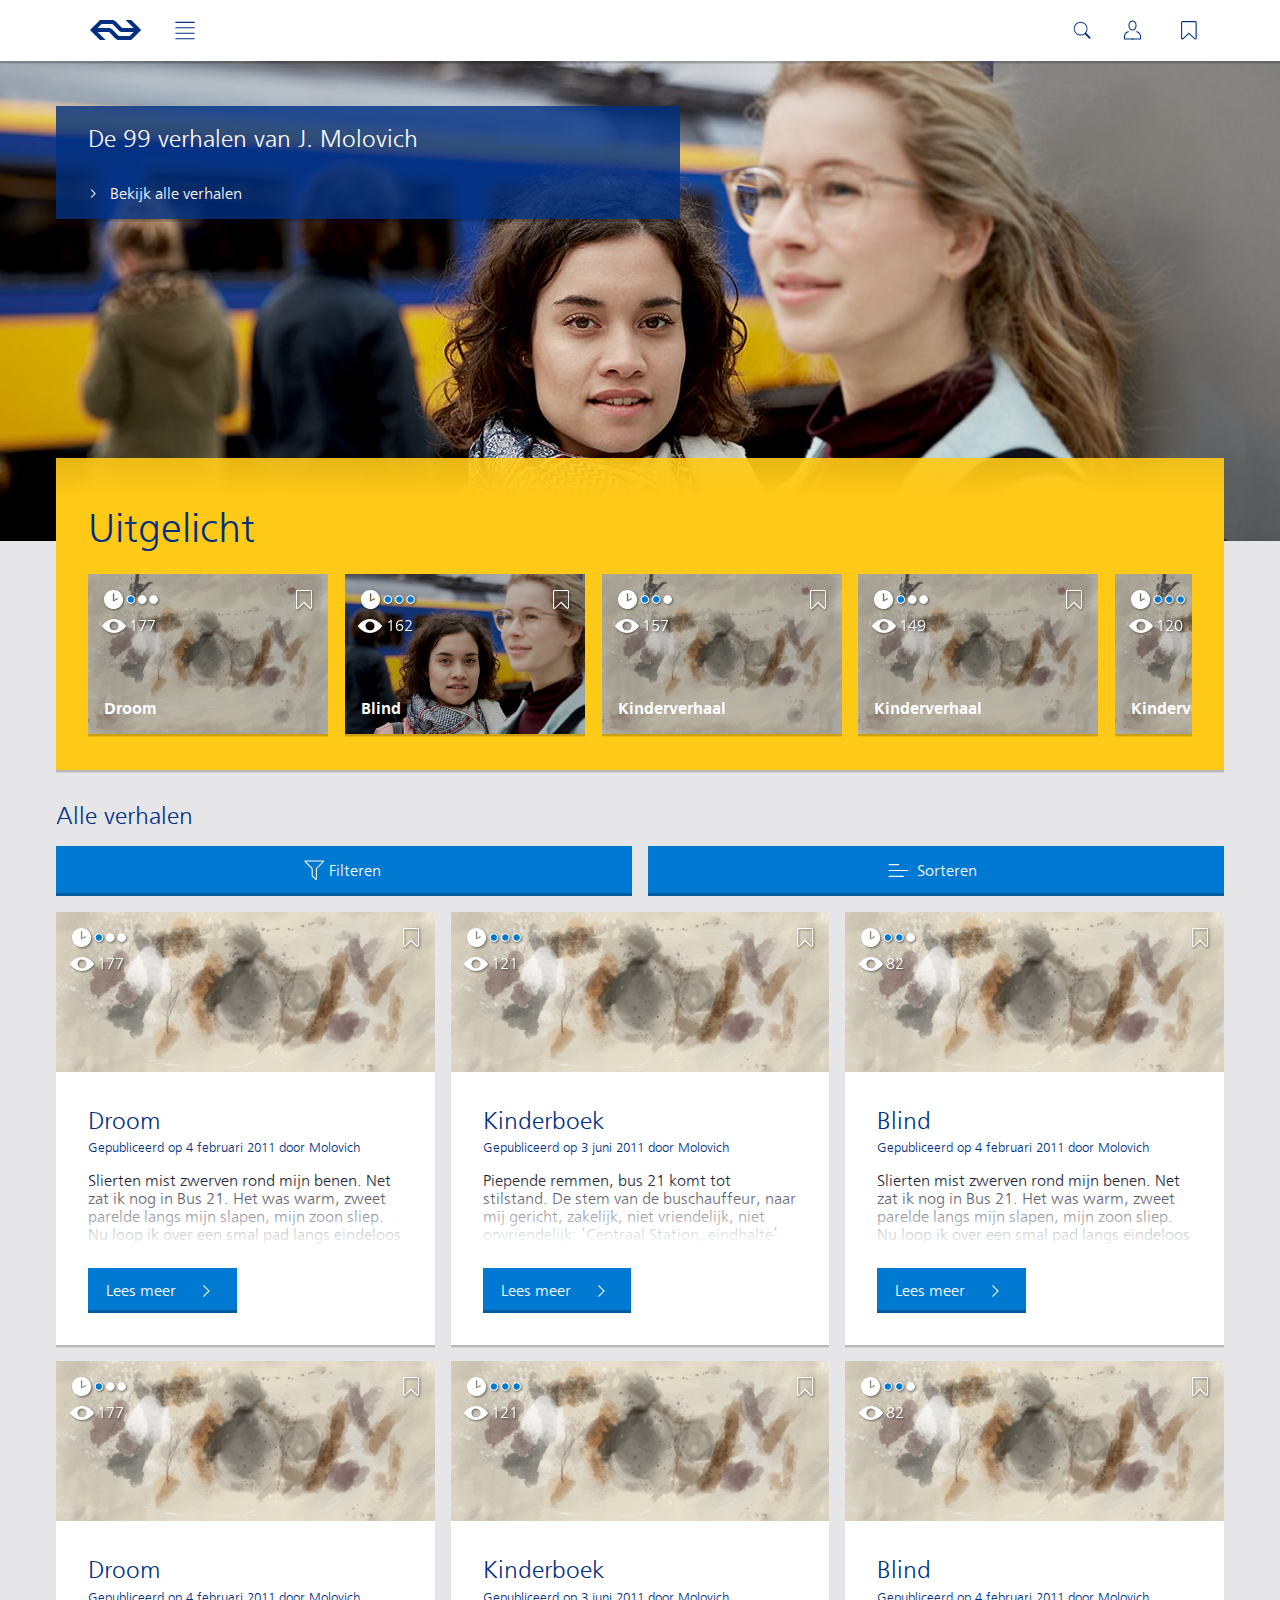
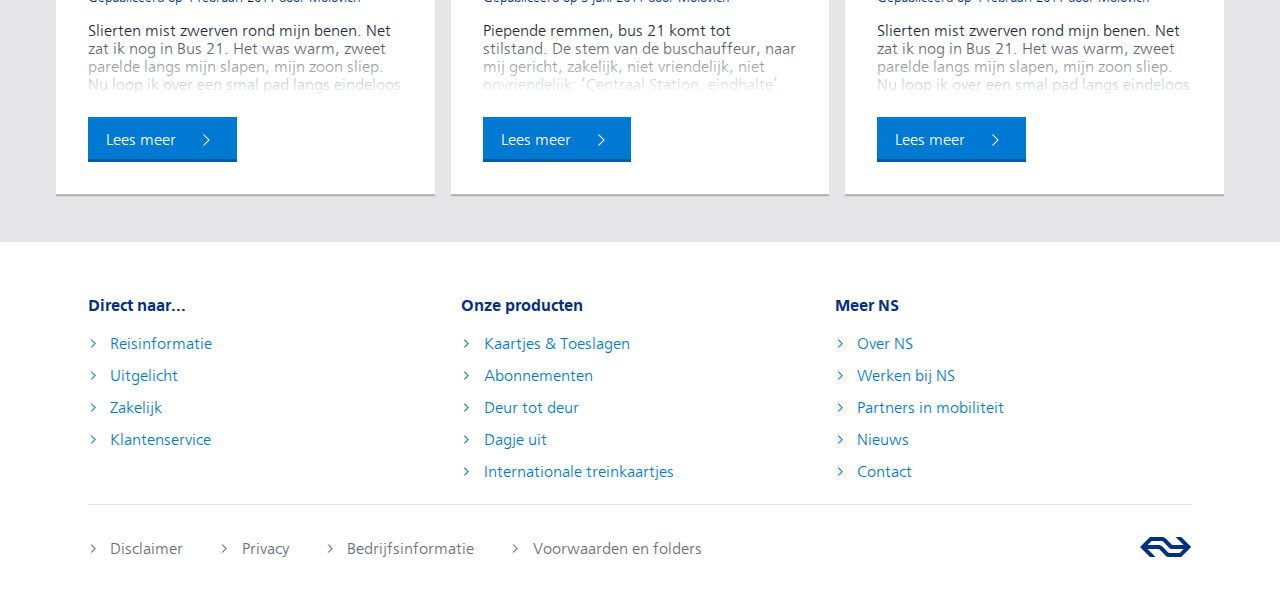
==== commit a6cfa851: "Update with JS added" ====
--- a/index.html
+++ b/index.html
@@ -1,301 +1,276 @@
 <!DOCTYPE html>
 <html lang="nl">
+
 <head>
-	<meta charset="UTF-8">
-	<meta name="viewport" content="width=device-width, initial-scale=1.0">
-	<link rel="stylesheet" type="text/css" href="css/style.css">
-	<link rel="stylesheet" type="text/css" href="css/cards.css">
-	<link rel="stylesheet" type="text/css" href="css/elements.css">
-	<link rel="stylesheet" type="text/css" href="css/featured.css">
-	<link rel="stylesheet" type="text/css" href="css/search.css">
-	<link rel="stylesheet" type="text/css" href="css/filter.css">
-	<link rel="stylesheet" type="text/css" href="css/responsive.css">
-	<title>Welkom op de website van NS | NS</title>
+    <meta charset="UTF-8">
+    <meta name="viewport" content="width=device-width, initial-scale=1.0">
+    <link rel="stylesheet" type="text/css" href="css/style.css">
+    <link rel="stylesheet" type="text/css" href="css/cards.css">
+    <link rel="stylesheet" type="text/css" href="css/elements.css">
+    <link rel="stylesheet" type="text/css" href="css/featured.css">
+    <link rel="stylesheet" type="text/css" href="css/search.css">
+    <link rel="stylesheet" type="text/css" href="css/filter.css">
+    <link rel="stylesheet" type="text/css" href="css/responsive.css">
+    <title>Welkom op de website van NS | NS</title>
 </head>
+
 <body>
-	<header>
-		<nav>
-			<a href="index.html"><img src="mat/nslogo.svg" alt="Logo NS" class="logo"></a>
-			<a class="menu" href="#"></a>
-			<ul class="navigation">
-				<li><label class="search">
-                        <input type="checkbox">
-                        <span class="search-btn"></span>
-                        <div class="search-box">
-                            <input type="text" placeholder="Zoek verhaal">
-                        </div>
+    <header>
+        <nav>
+            <a href="index.html"><img src="mat/nslogo.svg" alt="Logo NS" class="logo"></a>
+            <a class="menu" href="#"></a>
+            <ul class="navigation">
+                <li>
+                    <label class="search">
+                        <input type="checkbox"><span class="search-btn" id="search-btn"></span>
                     </label>
+                    <input type="text" placeholder="Zoek verhaal" class="search-box">
                 </li>
-				<li><a href="login.html"></a></li>
-				<li><a href="#"></a></li>
-			</ul>
-		</nav>
-	</header>
-	<main>
-		<header>
-			<img src="./img/dienstregeling-2017-1.jpg" alt="dienstregeling">
-			<div class="container">
-				<div class="hero-header">
-					<h2>De 99 verhalen van J. Molovich</h2>
-					<a href="#stories" class="arrow-link">Bekijk alle verhalen</a>
-				</div>
-			</div>
-		</header>
-		<div class="featured">
-			<h1>Uitgelicht</h1>
-				<div class="featured-container">
-					<div class="featured-card">
-						<img src="./img/Denkbeeldig.jpg" alt="denkbeeldig">
-                       <div class="short-story"></div>
-                       <div class="views-container">
+                <li>
+                    <a href="login.html"></a>
+                </li>
+                <li>
+                    <a href="#"></a>
+                </li>
+            </ul>
+        </nav>
+    </header>
+    <main>
+        <header><img src="./img/dienstregeling-2017-1.jpg" alt="dienstregeling">
+            <div class="container">
+                <div class="hero-header">
+                    <h2>De 99 verhalen van J. Molovich</h2> <a href="#stories" class="arrow-link">Bekijk alle verhalen</a> </div>
+            </div>
+        </header>
+        <div class="featured">
+            <h1>Uitgelicht</h1>
+            <div class="featured-container">
+                <div class="featured-card"> <img src="./img/Denkbeeldig.jpg" alt="denkbeeldig">
+                    <div class="short-story"></div>
+                    <div class="views-container">
+                        <div class="views"></div>
+                        <p>177</p>
+                    </div>
+                    <label class="fav">
+                        <input type="checkbox"><span class="bookmark"></span> </label>
+                    <p>Droom</p>
+                </div>
+                <div class="featured-card"> <img src="./img/dienstregeling-2017-1.jpg" alt="denkbeeldig">
+                    <div class="long-story"></div>
+                    <div class="views-container">
+                        <div class="views"></div>
+                        <p>162</p>
+                    </div>
+                    <label class="fav">
+                        <input type="checkbox"><span class="bookmark"></span> </label>
+                    <p>Blind</p>
+                </div>
+                <div class="featured-card"> <img src="./img/Denkbeeldig.jpg" alt="denkbeeldig">
+                    <div class="medium-story"></div>
+                    <div class="views-container">
+                        <div class="views"></div>
+                        <p>157</p>
+                    </div>
+                    <label class="fav">
+                        <input type="checkbox"><span class="bookmark"></span> </label>
+                    <p>Kinderverhaal</p>
+                </div>
+                <div class="featured-card"> <img src="./img/Denkbeeldig.jpg" alt="denkbeeldig">
+                    <div class="short-story"></div>
+                    <div class="views-container">
+                        <div class="views"></div>
+                        <p>149</p>
+                    </div>
+                    <label class="fav">
+                        <input type="checkbox"><span class="bookmark"></span> </label>
+                    <p>Kinderverhaal</p>
+                </div>
+                <div class="featured-card"> <img src="./img/Denkbeeldig.jpg" alt="denkbeeldig">
+                    <div class="long-story"></div>
+                    <div class="views-container">
+                        <div class="views"></div>
+                        <p>120</p>
+                    </div>
+                    <label class="fav">
+                        <input type="checkbox"><span class="bookmark"></span> </label>
+                    <p>Kinderverhaal</p>
+                </div>
+            </div>
+        </div>
+        <div class="container" id="stories">
+            <section>
+                <h2>Alle verhalen</h2>
+                <div class="filter-container">
+                    <div class="filter">
+                        <p id="filter-btn">Filteren</p>
+                        <div class="options">
+                            <ul>
+                                <li>
+                                    <input checked="checked" type="checkbox" id="short-story">0 - 5 min</li>
+                                <li>
+                                    <input checked="checked" type="checkbox" id="medium-story">5 - 10 min</li>
+                                <li>
+                                    <input checked="checked" type="checkbox" id="long-story">10+ min</li>
+                            </ul>
+                            <ul>
+                                <li>
+                                    <input checked="checked" value="true" type="checkbox" id="vrolijk">Vrolijk</li>
+                                <li>
+                                    <input checked="checked" value="true" type="checkbox" id="drama">Drama</li>
+                                <li>
+                                    <input checked="checked" value="true" type="checkbox" id="filosofie">Filosofie</li>
+                                <li>
+                                    <input checked="checked" value="true" type="checkbox" id="komedie">Komedie</li>
+                                <li>
+                                    <input checked="checked" value="true" type="checkbox" id="liefde">Liefde</li>
+                            </ul>
+                        </div>
+                    </div>
+                    <div class="sort">
+                        <p id="sort-btn">Sorteren</p>
+                        <div class="selections">
+                            <ul>
+                                <li>
+                                    <input type="radio" name="theme" id="alfabet">Alfabetisch</li>
+                                <li>
+                                    <input type="radio" name="theme" id="chronologie">Chronologisch</li>
+                                <li>
+                                    <input type="radio" name="theme" id="datum">Datum</li>
+                                <li>
+                                    <input type="radio" name="theme" id="leesduur">Leesduur</li>
+                                <li>
+                                    <input type="radio" name="theme" id="meest-gelezen">Meest gelezen</li>
+                                <li>
+                                    <input type="radio" name="theme" id="meest-bewaard">Meest bewaard</li>
+                            </ul>
+                        </div>
+                    </div>
+                </div>
+                <div class="grid">
+                    <article class="card filosofie-data"> <img src="./img/Denkbeeldig.jpg" alt="">
+                        <div class="short-story"></div>
+                        <div class="views-container">
                             <div class="views"></div>
                             <p>177</p>
-						</div>
-                        <label class="fav">
-                            <input type="checkbox"><span class="bookmark"></span>
-                        </label>
-						<p>Droom</p>
-					</div>
-					<div class="featured-card">
-						<img src="./img/dienstregeling-2017-1.jpg" alt="denkbeeldig">
-						<div class="long-story"></div>
-						<div class="views-container">
+                        </div>
+                        <label class="fav">
+                            <input type="checkbox"><span class="bookmark"></span> </label>
+                        <div class="description">
+                            <h2>Droom</h2> <small>Gepubliceerd op 4 februari 2011 door Molovich</small>
+                            <p>Slierten mist zwerven rond mijn benen. Net zat ik nog in Bus 21. Het was warm, zweet parelde langs mijn slapen, mijn zoon sliep. Nu loop ik over een smal pad langs eindeloos diepe bouwputten.</p>
+                        </div> <a href="#" class="cta">Lees meer</a> </article>
+                    <article class="card vrolijk-data"> <img src="./img/Denkbeeldig.jpg" alt="">
+                        <div class="long-story"></div>
+                        <div class="views-container">
+                            <div class="views"></div>
+                            <p>121</p>
+                        </div>
+                        <label class="fav">
+                            <input type="checkbox"><span class="bookmark"></span> </label>
+                        <div class="description">
+                            <h2>Kinderboek</h2> <small>Gepubliceerd op 3 juni 2011 door Molovich</small>
+                            <p>Piepende remmen, bus 21 komt tot stilstand. De stem van de buschauffeur, naar mij gericht, zakelijk, niet vriendelijk, niet onvriendelijk: ‘Centraal Station, eindhalte’.</p>
+                        </div> <a href="#" class="cta">Lees meer</a> </article>
+                    <article class="card drama-data"> <img src="./img/Denkbeeldig.jpg" alt="">
+                        <div class="medium-story"></div>
+                        <div class="views-container">
+                            <div class="views"></div>
+                            <p>82</p>
+                        </div>
+                        <label class="fav">
+                            <input type="checkbox"><span class="bookmark"></span> </label>
+                        <div class="description">
+                            <h2>Blind</h2> <small>Gepubliceerd op 4 februari 2011 door Molovich</small>
+                            <p>Slierten mist zwerven rond mijn benen. Net zat ik nog in Bus 21. Het was warm, zweet parelde langs mijn slapen, mijn zoon sliep. Nu loop ik over een smal pad langs eindeloos diepe bouwputten.</p>
+                        </div> <a href="#" class="cta">Lees meer</a> </article>
+                    <article class="card komedie-data"> <img src="./img/Denkbeeldig.jpg" alt="">
+                        <div class="short-story"></div>
+                        <div class="views-container">
                             <div class="views"></div>
                             <p>177</p>
-						</div>
-						<label class="fav">
-                            <input type="checkbox"><span class="bookmark"></span>
-                        </label>
-						<p>Blind</p>
-					</div>
-					<div class="featured-card">
-						<img src="./img/Denkbeeldig.jpg" alt="denkbeeldig">
-						<div class="medium-story"></div>
-						<div class="views-container">
-                            <div class="views"></div>
-                            <p>177</p>
-						</div>
-						<label class="fav">
-                            <input type="checkbox"><span class="bookmark"></span>
-                        </label>
-						<p>Kinderverhaal</p>
-					</div>
-					<div class="featured-card">
-						<img src="./img/Denkbeeldig.jpg" alt="denkbeeldig">
-						<div class="short-story"></div>
-						<div class="views-container">
-                            <div class="views"></div>
-                            <p>177</p>
-						</div>
-						<label class="fav">
-                            <input type="checkbox"><span class="bookmark"></span>
-                        </label>
-						<p>Kinderverhaal</p>
-					</div>
-					<div class="featured-card">
-						<img src="./img/Denkbeeldig.jpg" alt="denkbeeldig">
-						<div class="long-story"></div>
-						<div class="views-container">
-                            <div class="views"></div>
-                            <p>177</p>
-						</div>
-						<label class="fav">
-                            <input type="checkbox"><span class="bookmark"></span>
-                        </label>
-						<p>Kinderverhaal</p>
-					</div>
-				</div>
-		</div>
-		<div class="container" id="stories">
-			<section>
-				<h2>Alle verhalen</h2>
-				<div class="filter-container">
-                <label class="filter">
-                    <input type="checkbox">
-                    <span class="filter-btn"><p>Filteren</p></span>
-                    <div class="options">
-                    <ul>
-                      <h3>Duur</h3>
-                      <li><label><input checked="true" type="checkbox" id="short-story">0 - 5 min</label></li>
-                      <li><label><input checked="true" type="checkbox" id="medium-story">5 - 10 min</label></li>
-                      <li><label><input checked="true" type="checkbox" id="long-story">10+ min</label></li>
-                    </ul>
-                    <ul>
-                      <h3>Thema</h3>
-                      <li><label><input checked="true" type="checkbox" id="vrolijk">Vrolijk</label></li>
-                      <li><label><input checked="true" type="checkbox" id="drama">Drama</label></li>
-                      <li><label><input checked="false" type="checkbox" id="filosofie">Filosofie</label></li>
-                      <li><label><input checked="true" type="checkbox" id="komedie">Komedie</label></li>
-                      <li><label><input checked="true" type="checkbox" id="liefde">Liefde</label></li>
-                    </ul>
-                </div>
-                </label>
-            <label class="sort">
-                <input type="checkbox"><span class="sort-btn"><p>Sorteren</p></span>
-                <div class="selections">
-                <ul>
-                  <li><label><input type="radio" name="theme" id="komedie">Alfabet</label></li>
-                  <li><label><input type="radio" name="theme" id="liefde">Datum</label></li>
-                  <li><label><input type="radio" name="theme" id="vrolijk">Leesduur</label></li>
-                  <li><label><input type="radio" name="theme" id="drama">Meest gelezen</label></li>
-                  <li><label><input type="radio" name="theme" id="filosofie">Meest bewaard</label></li>
-                </ul>
-            </div>
-            </label>
-		</div>
-				<div class="grid">
-					<article class="card filosofie-data">
-						<img src="./img/Denkbeeldig.jpg" alt="">
-						<div class="short-story"></div>
-						<div class="views-container">
-                            <div class="views"></div>
-                            <p>177</p>
-						</div>
-						<label class="fav">
-                            <input type="checkbox"><span class="bookmark"></span>
-                        </label>
-						<div class="description">
-							<h2>Droom</h2>
-							<small>Gepubliceerd op 4 februari 2011 door Molovich</small>
-							<p>Slierten mist zwerven rond mijn benen. Net zat ik nog in Bus 21. Het was warm, zweet parelde langs mijn slapen, mijn zoon sliep. Nu loop ik over een smal pad langs eindeloos diepe bouwputten.</p>
-						</div>
-						<a href="#" class="cta">Lees meer</a>
-					</article>
-					<article class="card vrolijk-data">
-						<img src="./img/Denkbeeldig.jpg" alt="">
-						<div class="long-story"></div>
-						<div class="views-container">
+                        </div>
+                        <label class="fav">
+                            <input type="checkbox"><span class="bookmark"></span> </label>
+                        <div class="description">
+                            <h2>Droom</h2> <small>Gepubliceerd op 4 februari 2011 door Molovich</small>
+                            <p>Slierten mist zwerven rond mijn benen. Net zat ik nog in Bus 21. Het was warm, zweet parelde langs mijn slapen, mijn zoon sliep. Nu loop ik over een smal pad langs eindeloos diepe bouwputten.</p>
+                        </div> <a href="#" class="cta">Lees meer</a> </article>
+                    <article class="card liefde-data"> <img src="./img/Denkbeeldig.jpg" alt="">
+                        <div class="long-story"></div>
+                        <div class="views-container">
                             <div class="views"></div>
                             <p>121</p>
-						</div>
-						<label class="fav">
-                            <input type="checkbox"><span class="bookmark"></span>
-                        </label>
-						<div class="description">
-							<h2>Kinderboek</h2>
-							<small>Gepubliceerd op 3 juni 2011 door Molovich</small>
-							<p>Piepende remmen, bus 21 komt tot stilstand. De stem van de buschauffeur, naar mij gericht, zakelijk, niet vriendelijk, niet onvriendelijk: ‘Centraal Station, eindhalte’.</p>
-						</div>
-						<a href="#" class="cta">Lees meer</a>
-					</article>
-					<article class="card drama-data">
-						<img src="./img/Denkbeeldig.jpg" alt="">
-						<div class="medium-story"></div>
-						<div class="views-container">
+                        </div>
+                        <label class="fav">
+                            <input type="checkbox"><span class="bookmark"></span> </label>
+                        <div class="description">
+                            <h2>Kinderboek</h2> <small>Gepubliceerd op 3 juni 2011 door Molovich</small>
+                            <p>Piepende remmen, bus 21 komt tot stilstand. De stem van de buschauffeur, naar mij gericht, zakelijk, niet vriendelijk, niet onvriendelijk: ‘Centraal Station, eindhalte’.</p>
+                        </div> <a href="#" class="cta">Lees meer</a> </article>
+                    <article class="card filosofie-data"> <img src="./img/Denkbeeldig.jpg" alt="">
+                        <div class="medium-story"></div>
+                        <div class="views-container">
                             <div class="views"></div>
                             <p>82</p>
-						</div>
-						<label class="fav">
-                            <input type="checkbox"><span class="bookmark"></span>
-                        </label>
-						<div class="description">
-							<h2>Blind</h2>
-							<small>Gepubliceerd op 4 februari 2011 door Molovich</small>
-							<p>Slierten mist zwerven rond mijn benen. Net zat ik nog in Bus 21. Het was warm, zweet parelde langs mijn slapen, mijn zoon sliep. Nu loop ik over een smal pad langs eindeloos diepe bouwputten.</p>
-						</div>
-						<a href="#" class="cta">Lees meer</a>
-					</article>	
-					<article class="card komedie-data">
-						<img src="./img/Denkbeeldig.jpg" alt="">
-						<div class="short-story"></div>
-						<div class="views-container">
-                            <div class="views"></div>
-                            <p>177</p>
-						</div>
-						<label class="fav">
-                            <input type="checkbox"><span class="bookmark"></span>
-                        </label>
-						<div class="description">
-							<h2>Droom</h2>
-							<small>Gepubliceerd op 4 februari 2011 door Molovich</small>
-							<p>Slierten mist zwerven rond mijn benen. Net zat ik nog in Bus 21. Het was warm, zweet parelde langs mijn slapen, mijn zoon sliep. Nu loop ik over een smal pad langs eindeloos diepe bouwputten.</p>
-						</div>
-						<a href="#" class="cta">Lees meer</a>
-					</article>
-					<article class="card liefde-data">
-						<img src="./img/Denkbeeldig.jpg" alt="">
-						<div class="long-story"></div>
-						<div class="views-container">
-                            <div class="views"></div>
-                            <p>121</p>
-						</div>
-						<label class="fav">
-                            <input type="checkbox"><span class="bookmark"></span>
-                        </label>
-						<div class="description">
-							<h2>Kinderboek</h2>
-							<small>Gepubliceerd op 3 juni 2011 door Molovich</small>
-							<p>Piepende remmen, bus 21 komt tot stilstand. De stem van de buschauffeur, naar mij gericht, zakelijk, niet vriendelijk, niet onvriendelijk: ‘Centraal Station, eindhalte’.</p>
-						</div>
-						<a href="#" class="cta">Lees meer</a>
-					</article>
-					<article class="card filosofie-data">
-						<img src="./img/Denkbeeldig.jpg" alt="">
-						<div class="medium-story"></div>
-						<div class="views-container">
-                            <div class="views"></div>
-                            <p>82</p>
-						</div>
-						<label class="fav">
-                            <input type="checkbox"><span class="bookmark"></span>
-                        </label>
-						<div class="description">
-							<h2>Blind</h2>
-							<small>Gepubliceerd op 4 februari 2011 door Molovich</small>
-							<p>Slierten mist zwerven rond mijn benen. Net zat ik nog in Bus 21. Het was warm, zweet parelde langs mijn slapen, mijn zoon sliep. Nu loop ik over een smal pad langs eindeloos diepe bouwputten.</p>
-						</div>
-						<a href="#" class="cta">Lees meer</a>
-					</article>					
-				</div>
-			</section>
-		</div>
-	</main>
-	<footer>
-		<div class="container">
-			<div class="grid">
-				<div class="grid-element">
-					<h4>Direct naar...</h4>
-					<ul>
-						<li><a href="#" class="arrow-link">Reisinformatie</a></li>
-						<li><a href="#" class="arrow-link">Uitgelicht</a></li>
-						<li><a href="#" class="arrow-link">Zakelijk</a></li>
-						<li><a href="#" class="arrow-link">Klantenservice</a></li>
-					</ul>
-				</div>
-				<div class="grid-element">
-					<h4>Onze producten</h4>
-					<ul>
-						<li><a href="#" class="arrow-link">Kaartjes &amp; Toeslagen</a></li>
-						<li><a href="#" class="arrow-link">Abonnementen</a></li>
-						<li><a href="#" class="arrow-link">Deur tot deur</a></li>
-						<li><a href="#" class="arrow-link">Dagje uit</a></li>
-						<li><a href="#" class="arrow-link">Internationale treinkaartjes</a></li>
-					</ul>
-				</div>
-				<div class="grid-element">
-					<h4>Meer NS</h4>
-					<ul>
-						<li><a href="#" class="arrow-link">Over NS</a></li>
-						<li><a href="#" class="arrow-link">Werken bij NS</a></li>
-						<li><a href="#" class="arrow-link">Partners in mobiliteit</a></li>
-						<li><a href="#" class="arrow-link">Nieuws</a></li>
-						<li><a href="#" class="arrow-link">Contact</a></li>
-					</ul>
-				</div>
-			</div>
-			<div class="footer-small">
-				<div class="grid-element">
-					<ul>
-						<li><a href="#" class="arrow-link">Disclaimer</a></li>
-						<li><a href="#" class="arrow-link">Privacy</a></li>
-						<li><a href="#" class="arrow-link">Bedrijfsinformatie</a></li>
-						<li><a href="#" class="arrow-link">Voorwaarden en folders</a></li>
-					</ul>
-				</div>
-				<a href="index.html"><img src="./mat/nslogo.svg" alt="NS logo"></a>
-			</div>
-		</div>
-	</footer>
-	<script src="./js/filter.js"></script>
+                        </div>
+                        <label class="fav">
+                            <input type="checkbox"><span class="bookmark"></span> </label>
+                        <div class="description">
+                            <h2>Blind</h2> <small>Gepubliceerd op 4 februari 2011 door Molovich</small>
+                            <p>Slierten mist zwerven rond mijn benen. Net zat ik nog in Bus 21. Het was warm, zweet parelde langs mijn slapen, mijn zoon sliep. Nu loop ik over een smal pad langs eindeloos diepe bouwputten.</p>
+                        </div> <a href="#" class="cta">Lees meer</a> </article>
+                </div>
+            </section>
+        </div>
+    </main>
+    <footer>
+        <div class="container">
+            <div class="grid">
+                <div class="grid-element">
+                    <h4>Direct naar...</h4>
+                    <ul>
+                        <li><a href="#" class="arrow-link">Reisinformatie</a></li>
+                        <li><a href="#" class="arrow-link">Uitgelicht</a></li>
+                        <li><a href="#" class="arrow-link">Zakelijk</a></li>
+                        <li><a href="#" class="arrow-link">Klantenservice</a></li>
+                    </ul>
+                </div>
+                <div class="grid-element">
+                    <h4>Onze producten</h4>
+                    <ul>
+                        <li><a href="#" class="arrow-link">Kaartjes &amp; Toeslagen</a></li>
+                        <li><a href="#" class="arrow-link">Abonnementen</a></li>
+                        <li><a href="#" class="arrow-link">Deur tot deur</a></li>
+                        <li><a href="#" class="arrow-link">Dagje uit</a></li>
+                        <li><a href="#" class="arrow-link">Internationale treinkaartjes</a></li>
+                    </ul>
+                </div>
+                <div class="grid-element">
+                    <h4>Meer NS</h4>
+                    <ul>
+                        <li><a href="#" class="arrow-link">Over NS</a></li>
+                        <li><a href="#" class="arrow-link">Werken bij NS</a></li>
+                        <li><a href="#" class="arrow-link">Partners in mobiliteit</a></li>
+                        <li><a href="#" class="arrow-link">Nieuws</a></li>
+                        <li><a href="#" class="arrow-link">Contact</a></li>
+                    </ul>
+                </div>
+            </div>
+            <div class="footer-small">
+                <div class="grid-element">
+                    <ul>
+                        <li><a href="#" class="arrow-link">Disclaimer</a></li>
+                        <li><a href="#" class="arrow-link">Privacy</a></li>
+                        <li><a href="#" class="arrow-link">Bedrijfsinformatie</a></li>
+                        <li><a href="#" class="arrow-link">Voorwaarden en folders</a></li>
+                    </ul>
+                </div>
+                <a href="index.html"><img src="./mat/nslogo.svg" alt="NS logo"></a>
+            </div>
+        </div>
+    </footer>
+    <script src="./js/filter.js"></script>
+    <script src="./js/search.js"></script>
 </body>
+
 </html>--- a/css/search.css
+++ b/css/search.css
@@ -13,44 +13,29 @@
     background-size: contain;
 }
 
-.search-box {
-    opacity: 0;
-    display: none;
-    padding: .2rem;
-}
-
-input:checked ~ .search-box {
-    display: block;
-    opacity: 100;
-    left: 0;
-    width: 100%;
-    top: 0;
-    bottom: 0;
-}
-
 input:checked ~ .search-btn {
     background-image: url("data:image/svg+xml;charset=US-ASCII,%3C%3Fxml%20version%3D%221.0%22%20encoding%3D%22utf-8%22%3F%3E%3C!DOCTYPE%20svg%20PUBLIC%20%22-%2F%2FW3C%2F%2FDTD%20SVG%201.1%2F%2FEN%22%20%22http%3A%2F%2Fwww.w3.org%2FGraphics%2FSVG%2F1.1%2FDTD%2Fsvg11.dtd%22%3E%3Csvg%20version%3D%221.1%22%20id%3D%22Layer_1%22%20xmlns%3D%22http%3A%2F%2Fwww.w3.org%2F2000%2Fsvg%22%20xmlns%3Axlink%3D%22http%3A%2F%2Fwww.w3.org%2F1999%2Fxlink%22%20x%3D%220px%22%20y%3D%220px%22%20%20width%3D%2235px%22%20height%3D%2235px%22%20viewBox%3D%220%200%2035%2035%22%20enable-background%3D%22new%200%200%2035%2035%22%20xml%3Aspace%3D%22preserve%22%3E%3Cg%3E%20%3Cg%3E%20%20%3Cpath%20d%3D%22M24.5%2C25c-0.128%2C0-0.256-0.049-0.354-0.146l-14-14c-0.195-0.195-0.195-0.512%2C0-0.707s0.512-0.195%2C0.707%2C0l14%2C14%20%20%20c0.195%2C0.195%2C0.195%2C0.512%2C0%2C0.707C24.756%2C24.951%2C24.628%2C25%2C24.5%2C25z%22%2F%3E%20%3C%2Fg%3E%3C%2Fg%3E%3Cg%3E%20%3Cg%3E%20%20%3Cpath%20d%3D%22M10.5%2C25c-0.128%2C0-0.256-0.049-0.354-0.146c-0.195-0.195-0.195-0.512%2C0-0.707l14-14c0.195-0.195%2C0.512-0.195%2C0.707%2C0%20%20%20s0.195%2C0.512%2C0%2C0.707l-14%2C14C10.756%2C24.951%2C10.628%2C25%2C10.5%2C25z%22%2F%3E%20%3C%2Fg%3E%3C%2Fg%3E%3Cstyle%20type%3D%22text%2Fcss%22%3Ecircle%2C%20ellipse%2C%20line%2C%20path%2C%20polygon%2C%20polyline%2C%20rect%2C%20text%20%7B%20fill%3A%20%236a6a7a%3B%20%7D%3C%2Fstyle%3E%3C%2Fsvg%3E");
     margin-right: 15.5rem;
     position: absolute;
-    left: 1.2rem;
+    left: .8rem;
     z-index: 1;
 }
 
-.search input[type=text]{
+.search-box {
     font-family: NS Sans, Segoe UI, Myriad,Verdana, sans-serif;
-	color: #003082;
+    color: #003082;
     font-size: 1rem;
     border: none;
     position: absolute;
     background-color: transparent;
-    width: calc(100vw - 5.5rem);
+    width: calc(100vw - 5rem);
     max-width: 70rem;
     right: 0;
     margin: 0rem 1rem;
-    top: .6rem;
+    top: -3rem;
     height: 2.5rem;
     background-color: white;
     border-bottom: .5px #003082 solid;
     padding-left: 2.2rem;
     z-index: 0;
-}+}
--- a/css/filter.css
+++ b/css/filter.css
@@ -15,6 +15,7 @@
     margin: 0;
     box-shadow: inset 0 -.18rem 0 #005ca0;
     transition: .15s ease-in-out;
+    cursor: pointer;
 }
 
 .filter-container p:hover {
@@ -31,9 +32,7 @@
     margin: 0;
 }
 
-
 .filter input, .sort input {
-    display: none;
     width: 1.5rem;
     height: 1.5rem;
     vertical-align: middle;
@@ -41,6 +40,8 @@
 
 .options {
     display: flex;
+    flex-wrap: wrap;
+    background-color: white;
     opacity: 0;
     height: 0rem;
     transition: .15s ease-in-out;
@@ -48,26 +49,13 @@
 
 .options input {
     display: inline;
-}
-
-input:checked ~ .options, input:checked ~ .selections {
-    display: flex;
-    flex-wrap: wrap;
-    background-color: white;
-    box-shadow: 0 .15rem 0 rgba(0,0,0,0.2);
-    opacity: 100;
-    height: 12.5rem;
-    transition: .15s ease-in-out;
-}
-
-input:checked + .filter-btn p, input:checked + .sort-btn p {
-    box-shadow: inset 0 -3.2rem 0 #005ca0;
-    opacity: 100;
-    transition: .15s ease-in-out;
+    cursor: pointer;
 }
 
 .selections {
     display: flex;
+    flex-wrap: wrap;
+    background-color: white;
     opacity: 0;
     height: 0rem;
     transition: .15s ease-in-out;
@@ -75,14 +63,15 @@
 
 .selections input {
     display: inline;
+    cursor: pointer;
 }
 
-.filter-btn p, .sort-btn p {
+.filter p, .sort p {
     padding: 1rem 0;
     padding-left: 1.4rem;
 }
 
-.filter-btn p::after {
+.filter p::after {
     content: '';
     background-repeat: no-repeat;
     position: absolute;
@@ -94,12 +83,12 @@
     background-position: 50%;
 }
 
-.filter-btn p::after {
+.filter p::after {
     background-image: url(../img/filter.svg);
 }
 
 
-.sort-btn p::after {
+.sort p::after {
     content: '';
     background-repeat: no-repeat;
     position: absolute;
@@ -111,6 +100,6 @@
     background-position: 50%;
 }
 
-.sort-btn p::after {
+.sort p::after {
     background-image: url(../img/sort.svg);
 }--- a/css/responsive.css
+++ b/css/responsive.css
@@ -34,7 +34,7 @@
 	.footer-small ul {
 		grid-template-columns: 1fr 1fr;
 	}
-    .search input[type=text]{
+    .search-box{
         width: 12.7rem;
         right: 7.5rem;
     }
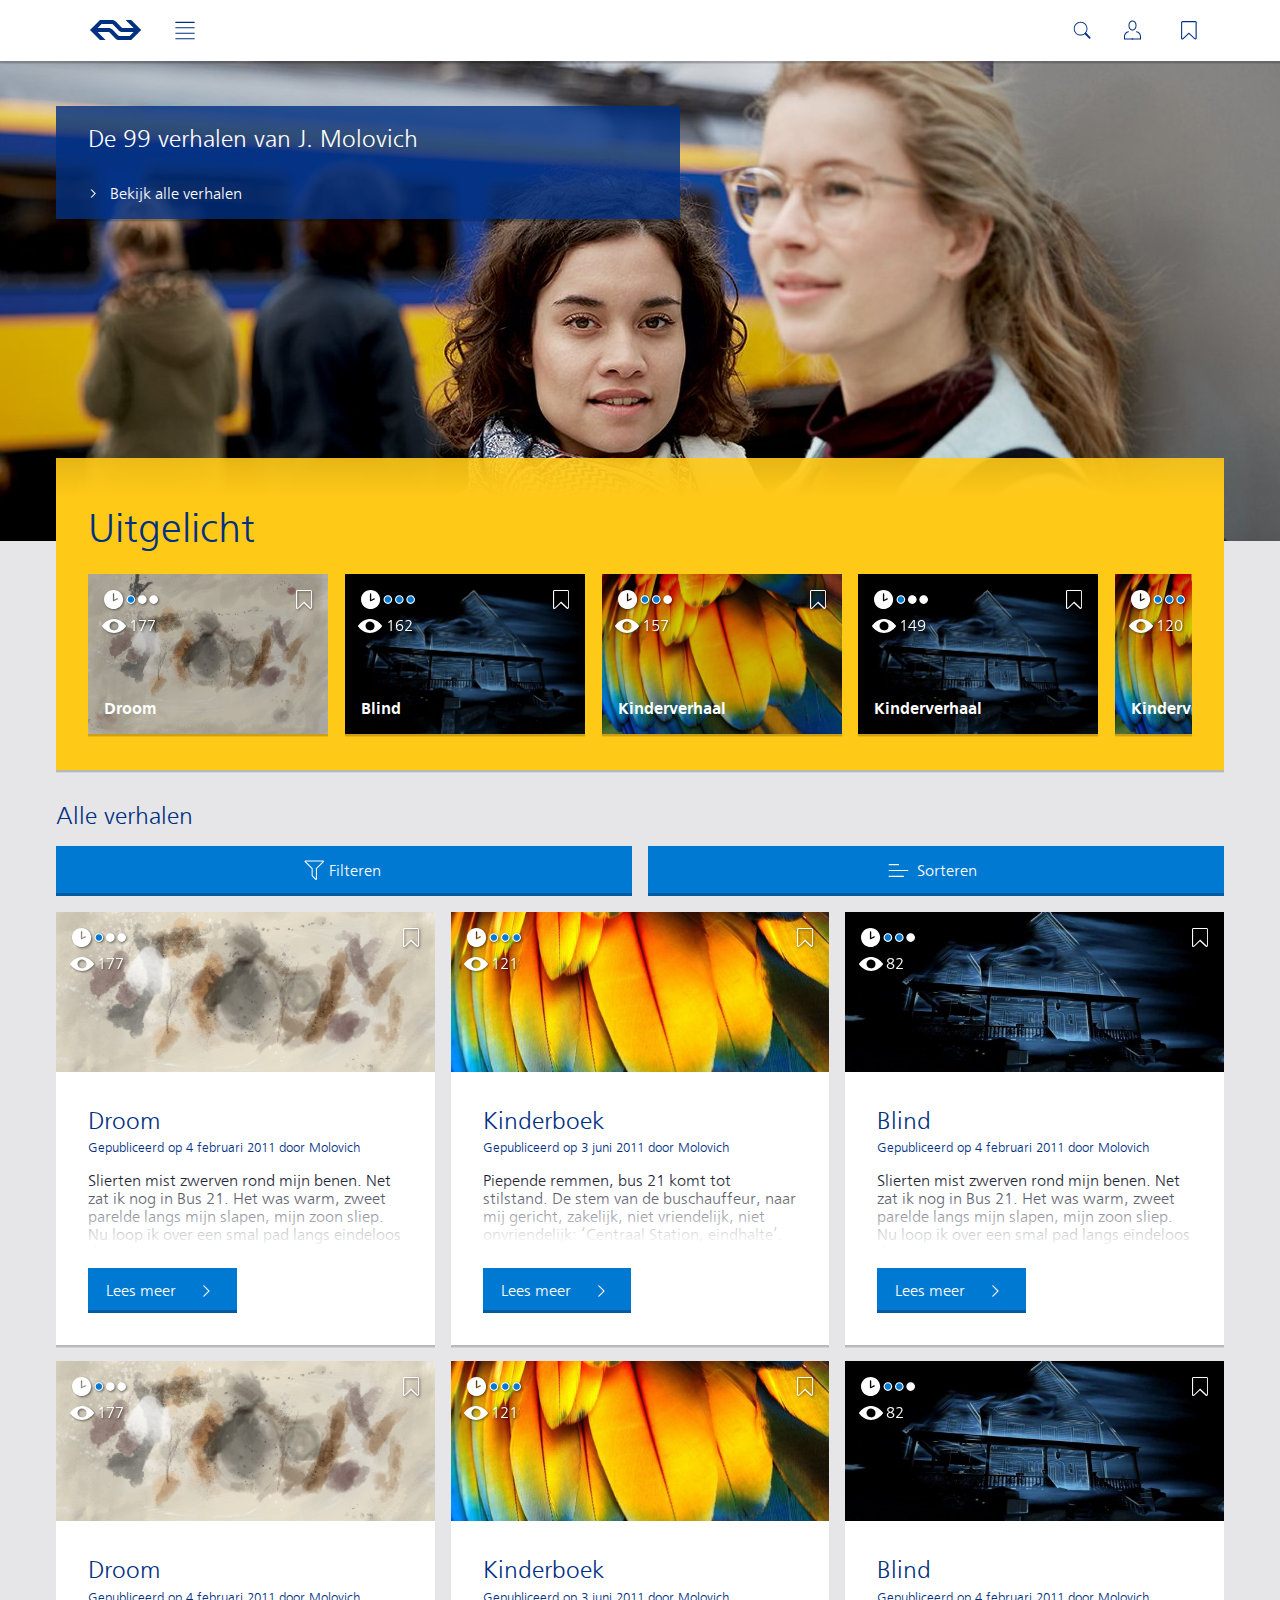
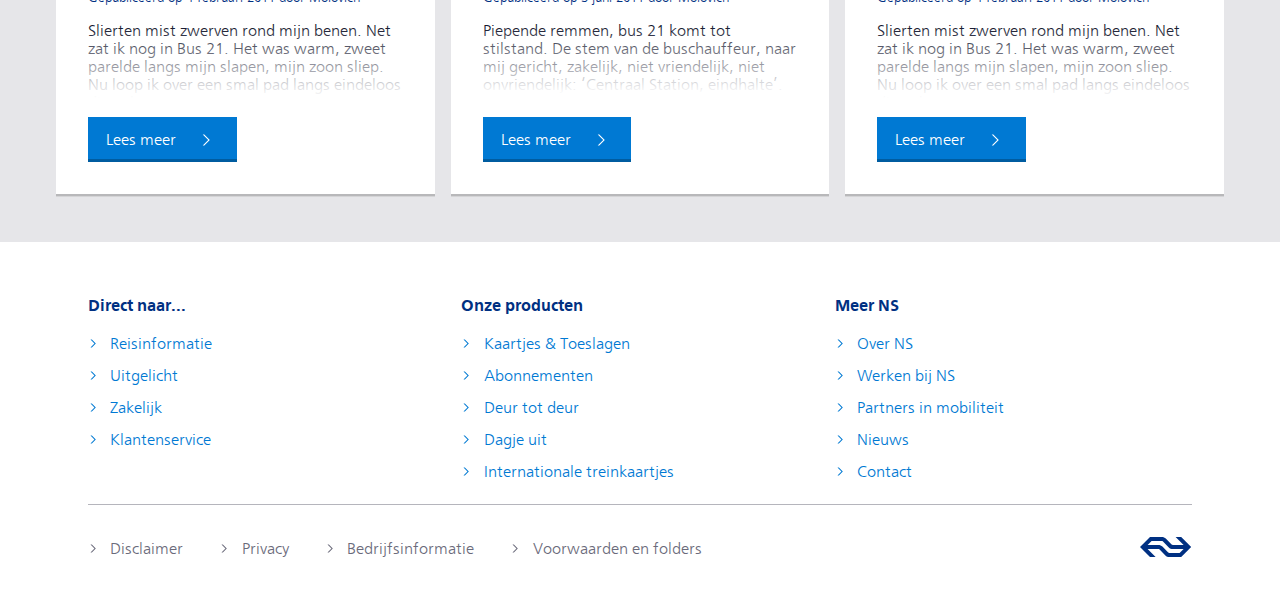
==== commit dd096a24: "Update" ====
--- a/index.html
+++ b/index.html
@@ -22,10 +22,8 @@
             <ul class="navigation">
                 <li>
                     <label class="search">
-                        <input type="checkbox"><span class="search-btn" id="search-btn"></span>
-                    </label>
-                    <input type="text" placeholder="Zoek verhaal" class="search-box">
-                </li>
+                        <input type="checkbox"><span class="search-btn" id="search-btn"></span> </label>
+                    <input type="text" placeholder="Zoek verhaal" class="search-box"> </li>
                 <li>
                     <a href="login.html"></a>
                 </li>
@@ -55,7 +53,7 @@
                         <input type="checkbox"><span class="bookmark"></span> </label>
                     <p>Droom</p>
                 </div>
-                <div class="featured-card"> <img src="./img/dienstregeling-2017-1.jpg" alt="denkbeeldig">
+                <div class="featured-card"> <img src="./img/Geluid.jpg" alt="denkbeeldig">
                     <div class="long-story"></div>
                     <div class="views-container">
                         <div class="views"></div>
@@ -65,7 +63,7 @@
                         <input type="checkbox"><span class="bookmark"></span> </label>
                     <p>Blind</p>
                 </div>
-                <div class="featured-card"> <img src="./img/Denkbeeldig.jpg" alt="denkbeeldig">
+                <div class="featured-card"> <img src="./img/Nieuwsgierig.jpg" alt="denkbeeldig">
                     <div class="medium-story"></div>
                     <div class="views-container">
                         <div class="views"></div>
@@ -75,7 +73,7 @@
                         <input type="checkbox"><span class="bookmark"></span> </label>
                     <p>Kinderverhaal</p>
                 </div>
-                <div class="featured-card"> <img src="./img/Denkbeeldig.jpg" alt="denkbeeldig">
+                <div class="featured-card"> <img src="./img/Geluid.jpg" alt="denkbeeldig">
                     <div class="short-story"></div>
                     <div class="views-container">
                         <div class="views"></div>
@@ -85,7 +83,7 @@
                         <input type="checkbox"><span class="bookmark"></span> </label>
                     <p>Kinderverhaal</p>
                 </div>
-                <div class="featured-card"> <img src="./img/Denkbeeldig.jpg" alt="denkbeeldig">
+                <div class="featured-card"> <img src="./img/Nieuwsgierig.jpg" alt="denkbeeldig">
                     <div class="long-story"></div>
                     <div class="views-container">
                         <div class="views"></div>
@@ -159,7 +157,7 @@
                             <h2>Droom</h2> <small>Gepubliceerd op 4 februari 2011 door Molovich</small>
                             <p>Slierten mist zwerven rond mijn benen. Net zat ik nog in Bus 21. Het was warm, zweet parelde langs mijn slapen, mijn zoon sliep. Nu loop ik over een smal pad langs eindeloos diepe bouwputten.</p>
                         </div> <a href="#" class="cta">Lees meer</a> </article>
-                    <article class="card vrolijk-data"> <img src="./img/Denkbeeldig.jpg" alt="">
+                    <article class="card vrolijk-data"> <img src="./img/Nieuwsgierig.jpg" alt="">
                         <div class="long-story"></div>
                         <div class="views-container">
                             <div class="views"></div>
@@ -171,7 +169,7 @@
                             <h2>Kinderboek</h2> <small>Gepubliceerd op 3 juni 2011 door Molovich</small>
                             <p>Piepende remmen, bus 21 komt tot stilstand. De stem van de buschauffeur, naar mij gericht, zakelijk, niet vriendelijk, niet onvriendelijk: ‘Centraal Station, eindhalte’.</p>
                         </div> <a href="#" class="cta">Lees meer</a> </article>
-                    <article class="card drama-data"> <img src="./img/Denkbeeldig.jpg" alt="">
+                    <article class="card drama-data"> <img src="./img/Geluid.jpg" alt="">
                         <div class="medium-story"></div>
                         <div class="views-container">
                             <div class="views"></div>
@@ -195,7 +193,7 @@
                             <h2>Droom</h2> <small>Gepubliceerd op 4 februari 2011 door Molovich</small>
                             <p>Slierten mist zwerven rond mijn benen. Net zat ik nog in Bus 21. Het was warm, zweet parelde langs mijn slapen, mijn zoon sliep. Nu loop ik over een smal pad langs eindeloos diepe bouwputten.</p>
                         </div> <a href="#" class="cta">Lees meer</a> </article>
-                    <article class="card liefde-data"> <img src="./img/Denkbeeldig.jpg" alt="">
+                    <article class="card liefde-data"> <img src="./img/Nieuwsgierig.jpg" alt="">
                         <div class="long-story"></div>
                         <div class="views-container">
                             <div class="views"></div>
@@ -207,7 +205,7 @@
                             <h2>Kinderboek</h2> <small>Gepubliceerd op 3 juni 2011 door Molovich</small>
                             <p>Piepende remmen, bus 21 komt tot stilstand. De stem van de buschauffeur, naar mij gericht, zakelijk, niet vriendelijk, niet onvriendelijk: ‘Centraal Station, eindhalte’.</p>
                         </div> <a href="#" class="cta">Lees meer</a> </article>
-                    <article class="card filosofie-data"> <img src="./img/Denkbeeldig.jpg" alt="">
+                    <article class="card filosofie-data"> <img src="./img/Geluid.jpg" alt="">
                         <div class="medium-story"></div>
                         <div class="views-container">
                             <div class="views"></div>
--- a/css/style.css
+++ b/css/style.css
@@ -1,66 +1,66 @@
 @font-face {
     font-family: NS Sans;
-	font-weight: 400;
+    font-weight: 400;
     src: url(../fonts/nssans__-webfont.woff);
 }
 
 @font-face {
     font-family: NS Sans;
-	font-weight: 600;
+    font-weight: 600;
     src: url(../fonts/nssanbol-webfont.woff);
 }
 
 @font-face {
     font-family: NS Sans;
-	font-style: italic;
-	font-weight: 400;
+    font-style: italic;
+    font-weight: 400;
     src: url(../fonts/nssanita-webfont.woff);
 }
 
 @font-face {
     font-family: NS Sans;
-	font-style: italic;
-	font-weight: 600;
+    font-style: italic;
+    font-weight: 600;
     src: url(../fonts/nssanbit-webfont.woff);
 }
 
 body {
-	margin: 0;
-	font-family: NS Sans, Segoe UI, Myriad,Verdana, sans-serif;
-	color: #003082;
-	background-color: #e6e6e9;
+    margin: 0;
+    font-family: NS Sans, Segoe UI, Myriad, Verdana, sans-serif;
+    color: #003082;
+    background-color: #e6e6e9;
 }
 
 h1 {
-	font-weight: 400;
-	margin: 1rem 0 1.4rem 0;
+    font-weight: 400;
+    margin: 1rem 0 1.4rem 0;
 }
 
 h2 {
-	font-size: 1.25rem;
-	margin: .2rem 0;
-	font-weight: 400;
+    font-size: 1.25rem;
+    margin: .2rem 0;
+    font-weight: 400;
 }
 
 h3 {
-	font-size: 1em;
-	margin: .8rem 0 .2rem 0rem;
-	font-weight: 600;
+    font-size: 1em;
+    margin: .8rem 0 .2rem 0rem;
+    font-weight: 600;
 }
 
 main {
-	margin-top: 3.8rem;
-	position: relative;
+    margin-top: 3.8rem;
+    position: relative;
 }
 
 nav {
     position: relative;
-	display: flex;
-	align-items: center;
-	margin: auto;
-	max-width: 72rem;
+    display: flex;
+    align-items: center;
+    margin: auto;
+    max-width: 72rem;
     height: 3.2rem;
-	padding: .3rem 1.4rem .3rem;
+    padding: .3rem 1.4rem .3rem;
 }
 
 nav ul li a {
@@ -69,7 +69,7 @@
 }
 
 nav ul li {
-/*    position: relative;*/
+    /*    position: relative;*/
     background-repeat: no-repeat;
     background-position: 50%;
     height: 2rem;
@@ -88,197 +88,196 @@
     top: 0;
     width: 100%;
     position: fixed;
-	top: 0;
-	width: 100%;
-	background-color: white;
-	z-index: 999;
-    box-shadow: 0 .15em 0em rgba(0,0,0,0.2);
-    
+    top: 0;
+    width: 100%;
+    background-color: white;
+    z-index: 999;
+    box-shadow: 0 .15em 0em rgba(0, 0, 0, 0.2);
 }
 
 .logo {
-	margin-right: 1.5rem;
-	padding-top: .25rem;
-
+    margin-right: 1.5rem;
+    padding-top: .25rem;
 }
 
 nav ul {
-	list-style-type: none;
-	padding: 0;
+    list-style-type: none;
+    padding: 0;
 }
 
 .menu {
-	background-repeat: no-repeat;
+    background-repeat: no-repeat;
     padding: 1.2rem;
     background-size: contain;
-	background-image: url("data:image/svg+xml;charset=US-ASCII,%3C%3Fxml%20version%3D%221.0%22%20encoding%3D%22utf-8%22%3F%3E%3C!DOCTYPE%20svg%20PUBLIC%20%22-%2F%2FW3C%2F%2FDTD%20SVG%201.1%2F%2FEN%22%20%22http%3A%2F%2Fwww.w3.org%2FGraphics%2FSVG%2F1.1%2FDTD%2Fsvg11.dtd%22%3E%3Csvg%20version%3D%221.1%22%20id%3D%22icon%22%20xmlns%3D%22http%3A%2F%2Fwww.w3.org%2F2000%2Fsvg%22%20xmlns%3Axlink%3D%22http%3A%2F%2Fwww.w3.org%2F1999%2Fxlink%22%20x%3D%220px%22%20y%3D%220px%22%20%20width%3D%2235px%22%20height%3D%2235px%22%20viewBox%3D%220%200%2035%2035%22%20enable-background%3D%22new%200%200%2035%2035%22%20xml%3Aspace%3D%22preserve%22%3E%3Cg%3E%20%3Cpath%20d%3D%22M26%2C26H9c-0.3%2C0-0.5-0.2-0.5-0.5S8.7%2C25%2C9%2C25h17c0.3%2C0%2C0.5%2C0.2%2C0.5%2C0.5S26.3%2C26%2C26%2C26z%22%2F%3E%20%3Cpath%20d%3D%22M26%2C16H9c-0.3%2C0-0.5-0.2-0.5-0.5S8.7%2C15%2C9%2C15h17c0.3%2C0%2C0.5%2C0.2%2C0.5%2C0.5S26.3%2C16%2C26%2C16z%22%2F%3E%20%3Cpath%20d%3D%22M26%2C21H9c-0.3%2C0-0.5-0.2-0.5-0.5S8.7%2C20%2C9%2C20h17c0.3%2C0%2C0.5%2C0.2%2C0.5%2C0.5S26.3%2C21%2C26%2C21z%22%2F%3E%20%3Cpath%20d%3D%22M26%2C11H9c-0.3%2C0-0.5-0.2-0.5-0.5S8.7%2C10%2C9%2C10h17c0.3%2C0%2C0.5%2C0.2%2C0.5%2C0.5S26.3%2C11%2C26%2C11z%22%2F%3E%3C%2Fg%3E%3Cstyle%20type%3D%22text%2Fcss%22%3Ecircle%2C%20ellipse%2C%20line%2C%20path%2C%20polygon%2C%20polyline%2C%20rect%2C%20text%20%7B%20fill%3A%20%23003082%3B%20%7D%3C%2Fstyle%3E%3C%2Fsvg%3E");
+    background-image: url("data:image/svg+xml;charset=US-ASCII,%3C%3Fxml%20version%3D%221.0%22%20encoding%3D%22utf-8%22%3F%3E%3C!DOCTYPE%20svg%20PUBLIC%20%22-%2F%2FW3C%2F%2FDTD%20SVG%201.1%2F%2FEN%22%20%22http%3A%2F%2Fwww.w3.org%2FGraphics%2FSVG%2F1.1%2FDTD%2Fsvg11.dtd%22%3E%3Csvg%20version%3D%221.1%22%20id%3D%22icon%22%20xmlns%3D%22http%3A%2F%2Fwww.w3.org%2F2000%2Fsvg%22%20xmlns%3Axlink%3D%22http%3A%2F%2Fwww.w3.org%2F1999%2Fxlink%22%20x%3D%220px%22%20y%3D%220px%22%20%20width%3D%2235px%22%20height%3D%2235px%22%20viewBox%3D%220%200%2035%2035%22%20enable-background%3D%22new%200%200%2035%2035%22%20xml%3Aspace%3D%22preserve%22%3E%3Cg%3E%20%3Cpath%20d%3D%22M26%2C26H9c-0.3%2C0-0.5-0.2-0.5-0.5S8.7%2C25%2C9%2C25h17c0.3%2C0%2C0.5%2C0.2%2C0.5%2C0.5S26.3%2C26%2C26%2C26z%22%2F%3E%20%3Cpath%20d%3D%22M26%2C16H9c-0.3%2C0-0.5-0.2-0.5-0.5S8.7%2C15%2C9%2C15h17c0.3%2C0%2C0.5%2C0.2%2C0.5%2C0.5S26.3%2C16%2C26%2C16z%22%2F%3E%20%3Cpath%20d%3D%22M26%2C21H9c-0.3%2C0-0.5-0.2-0.5-0.5S8.7%2C20%2C9%2C20h17c0.3%2C0%2C0.5%2C0.2%2C0.5%2C0.5S26.3%2C21%2C26%2C21z%22%2F%3E%20%3Cpath%20d%3D%22M26%2C11H9c-0.3%2C0-0.5-0.2-0.5-0.5S8.7%2C10%2C9%2C10h17c0.3%2C0%2C0.5%2C0.2%2C0.5%2C0.5S26.3%2C11%2C26%2C11z%22%2F%3E%3C%2Fg%3E%3Cstyle%20type%3D%22text%2Fcss%22%3Ecircle%2C%20ellipse%2C%20line%2C%20path%2C%20polygon%2C%20polyline%2C%20rect%2C%20text%20%7B%20fill%3A%20%23003082%3B%20%7D%3C%2Fstyle%3E%3C%2Fsvg%3E");
 }
 
 .navigation {
-	display: flex;
-	flex-grow: 1;
-	justify-content: flex-end;
+    display: flex;
+    flex-grow: 1;
+    justify-content: flex-end;
 }
 
 .navigation li a {
-	text-decoration: none;
-	margin-left: 1rem;
-	color: #003082;
+    text-decoration: none;
+    margin-left: 1rem;
+    color: #003082;
 }
 
 .navigation li a:visited {
-	color: #003082;
+    color: #003082;
 }
 
 main header {
-	position: relative;
-	box-sizing: border-box;
-	padding: 0;
-	z-index: 1;
+    position: relative;
+    box-sizing: border-box;
+    padding: 0;
+    z-index: 1;
     box-shadow: 0 0;
 }
 
 main header .container {
-	display: block;
-	margin: auto;	
+    display: block;
+    margin: auto;
 }
 
 main header img {
-	display: block;
-	object-fit: cover;
-	width: 100%;
-	height: 18.5rem;
-	vertical-align: middle;
+    display: block;
+    object-fit: cover;
+    width: 100%;
+    height: 18.5rem;
+    vertical-align: middle;
 }
 
 .hero-header {
-	color: white;
-	background-color: rgba(0, 48, 130, .8);
-	top: 0;
-	padding: 1rem 2rem;
-	margin: .5rem;
-	position: absolute;
-	width: calc(100vw - 13rem);
-	max-width: 35rem;
-	box-shadow: 0 .15em 0em rgba(0,0,0,0.2);
+    color: white;
+    background-color: rgba(0, 48, 130, .8);
+    top: 0;
+    padding: 1rem 2rem;
+    margin: .5rem;
+    position: absolute;
+    width: calc(100vw - 13rem);
+    max-width: 35rem;
+    box-shadow: 0 .15em 0em rgba(0, 0, 0, 0.2);
 }
 
 .hero-header h2 {
-	margin-bottom: 2rem;
+    margin-bottom: 2rem;
 }
 
 .hero-header a {
-	color: white;
-	text-decoration: none;
+    color: white;
+    text-decoration: none;
 }
 
 main .container {
-	margin: auto;
-	margin: .5rem;
-	margin-top: 2rem;
+    margin: auto;
+    margin: .5rem;
+    margin-top: 2rem;
 }
 
 main .container section .grid {
-	display: grid;
-	grid-template-columns: 1fr;
-	grid-gap: 1rem;
+    display: grid;
+    grid-template-columns: 1fr;
+    grid-gap: 1rem;
 }
 
 .cta {
-	position: absolute;
-	display: inline-block;
-	left: 2rem;
-	bottom: 2rem;
-	background-color: #0079d3;
-	box-shadow: inset 0 -.18rem 0 #005ca0;
-	text-decoration: none;
-	padding: .85rem .85rem .85rem 1.125rem;
-	color: white;
-	transition: box-shadow .15s ease-in-out;
-}
+    position: absolute;
+    display: inline-block;
+    left: 2rem;
+    bottom: 2rem;
+    background-color: #0079d3;
+    box-shadow: inset 0 -.18rem 0 #005ca0;
+    text-decoration: none;
+    padding: .85rem .85rem .85rem 1.125rem;
+    color: white;
+    transition: box-shadow .15s ease-in-out;
+}
+
 .cta:after {
-	content: "";
-	padding-right: 2.9375rem;
-	background-repeat: no-repeat;
-	background-position: 100%;
-	background-image: url("data:image/svg+xml;charset=US-ASCII,%3C%3Fxml%20version%3D%221.0%22%20encoding%3D%22utf-8%22%3F%3E%3C!DOCTYPE%20svg%20PUBLIC%20%22-%2F%2FW3C%2F%2FDTD%20SVG%201.1%2F%2FEN%22%20%22http%3A%2F%2Fwww.w3.org%2FGraphics%2FSVG%2F1.1%2FDTD%2Fsvg11.dtd%22%3E%3Csvg%20version%3D%221.1%22%20id%3D%22Layer_1%22%20xmlns%3D%22http%3A%2F%2Fwww.w3.org%2F2000%2Fsvg%22%20xmlns%3Axlink%3D%22http%3A%2F%2Fwww.w3.org%2F1999%2Fxlink%22%20x%3D%220px%22%20y%3D%220px%22%20%20width%3D%2235px%22%20height%3D%2235px%22%20viewBox%3D%220%200%2035%2035%22%20enable-background%3D%22new%200%200%2035%2035%22%20xml%3Aspace%3D%22preserve%22%3E%3Cg%3E%20%3Cpolygon%20points%3D%2220.2%2C17.5%2014.7%2C23%2016.3%2C23%2021.8%2C17.5%2016.3%2C12%2014.7%2C12%20%20%22%2F%3E%3C%2Fg%3E%3Cstyle%20type%3D%22text%2Fcss%22%3Ecircle%2C%20ellipse%2C%20line%2C%20path%2C%20polygon%2C%20polyline%2C%20rect%2C%20text%20%7B%20fill%3A%20%23FFFFFF%3B%20%7D%3C%2Fstyle%3E%3C%2Fsvg%3E");
+    content: "";
+    padding-right: 2.9375rem;
+    background-repeat: no-repeat;
+    background-position: 100%;
+    background-image: url("data:image/svg+xml;charset=US-ASCII,%3C%3Fxml%20version%3D%221.0%22%20encoding%3D%22utf-8%22%3F%3E%3C!DOCTYPE%20svg%20PUBLIC%20%22-%2F%2FW3C%2F%2FDTD%20SVG%201.1%2F%2FEN%22%20%22http%3A%2F%2Fwww.w3.org%2FGraphics%2FSVG%2F1.1%2FDTD%2Fsvg11.dtd%22%3E%3Csvg%20version%3D%221.1%22%20id%3D%22Layer_1%22%20xmlns%3D%22http%3A%2F%2Fwww.w3.org%2F2000%2Fsvg%22%20xmlns%3Axlink%3D%22http%3A%2F%2Fwww.w3.org%2F1999%2Fxlink%22%20x%3D%220px%22%20y%3D%220px%22%20%20width%3D%2235px%22%20height%3D%2235px%22%20viewBox%3D%220%200%2035%2035%22%20enable-background%3D%22new%200%200%2035%2035%22%20xml%3Aspace%3D%22preserve%22%3E%3Cg%3E%20%3Cpolygon%20points%3D%2220.2%2C17.5%2014.7%2C23%2016.3%2C23%2021.8%2C17.5%2016.3%2C12%2014.7%2C12%20%20%22%2F%3E%3C%2Fg%3E%3Cstyle%20type%3D%22text%2Fcss%22%3Ecircle%2C%20ellipse%2C%20line%2C%20path%2C%20polygon%2C%20polyline%2C%20rect%2C%20text%20%7B%20fill%3A%20%23FFFFFF%3B%20%7D%3C%2Fstyle%3E%3C%2Fsvg%3E");
 }
 
 .cta:hover {
-	box-shadow: inset 0 -3rem 0 #005ca0;
-	transition: box-shadow .15s ease-in-out;
+    box-shadow: inset 0 -3rem 0 #005ca0;
+    transition: box-shadow .15s ease-in-out;
 }
 
 footer .container {
-	background-color: white;
-	padding: 3rem 3rem 1rem 3rem;
-	margin-top: 3rem;
+    background-color: white;
+    padding: 3rem 3rem 1rem 3rem;
+    margin-top: 3rem;
 }
 
 footer .container .grid {
-	display: grid;
-	grid-template-columns: 1fr;
-	grid-gap: 1rem;
-	margin: auto;
-	max-width: 69rem;
+    display: grid;
+    grid-template-columns: 1fr;
+    grid-gap: 1rem;
+    margin: auto;
+    max-width: 69rem;
     margin-top: -1rem;
 }
 
 footer .container .grid ul {
-	margin-top: -.5rem;
-	list-style-type: none;
-	padding: 0;
-	line-height: 2rem;
+    margin-top: -.5rem;
+    list-style-type: none;
+    padding: 0;
+    line-height: 2rem;
 }
 
 footer .container .grid a {
-	text-decoration: none;
-	color: #0079d3;
+    text-decoration: none;
+    color: #0079d3;
 }
 
 .footer-small {
-	position: relative;
-	border-top: .0625rem solid #e6e6e9;
-	padding-top: 1rem;
-	width: 100%;
-	max-width: 69rem;
-	margin: auto;
+    position: relative;
+    border-top: .0625rem solid #b5b5bc;
+    padding-top: 1rem;
+    width: 100%;
+    max-width: 69rem;
+    margin: auto;
 }
 
 .footer-small ul {
-	padding: 0;
-	display: grid;
-	grid-template-columns: 1fr;
-	list-style-type: none;
-	line-height: 1.5rem;
+    padding: 0;
+    display: grid;
+    grid-template-columns: 1fr;
+    list-style-type: none;
+    line-height: 1.5rem;
 }
 
 .footer-small ul li {
-	display: inline-block;
+    display: inline-block;
 }
 
 .footer-small ul li a {
-	text-decoration: none;
-	color: #6a6a7a;
-	
+    text-decoration: none;
+    color: #6a6a7a;
 }
 
 .footer-small img {
-	display: block;
-	position: absolute;
-	right: 0;
-	top: 2rem;
+    display: block;
+    position: absolute;
+    right: 0;
+    top: 2rem;
 }
 
 footer .container .grid .arrow-link {
-	background-image: url("data:image/svg+xml;charset=US-ASCII,%3C%3Fxml%20version%3D%221.0%22%20encoding%3D%22utf-8%22%3F%3E%3C!DOCTYPE%20svg%20PUBLIC%20%22-%2F%2FW3C%2F%2FDTD%20SVG%201.1%2F%2FEN%22%20%22http%3A%2F%2Fwww.w3.org%2FGraphics%2FSVG%2F1.1%2FDTD%2Fsvg11.dtd%22%3E%3Csvg%20version%3D%221.1%22%20id%3D%22Layer_1%22%20xmlns%3D%22http%3A%2F%2Fwww.w3.org%2F2000%2Fsvg%22%20xmlns%3Axlink%3D%22http%3A%2F%2Fwww.w3.org%2F1999%2Fxlink%22%20x%3D%220px%22%20y%3D%220px%22%20%20width%3D%2235px%22%20height%3D%2235px%22%20viewBox%3D%220%200%2035%2035%22%20enable-background%3D%22new%200%200%2035%2035%22%20xml%3Aspace%3D%22preserve%22%3E%3Cg%3E%20%3Cpolygon%20points%3D%2219.3%2C17.5%2015.3%2C21.5%2016.7%2C21.5%2020.7%2C17.5%2016.7%2C13.5%2015.3%2C13.5%20%20%22%2F%3E%3C%2Fg%3E%3Cstyle%20type%3D%22text%2Fcss%22%3Ecircle%2C%20ellipse%2C%20line%2C%20path%2C%20polygon%2C%20polyline%2C%20rect%2C%20text%20%7B%20fill%3A%20%230079d3%3B%20%7D%3C%2Fstyle%3E%3C%2Fsvg%3E");
+    background-image: url("data:image/svg+xml;charset=US-ASCII,%3C%3Fxml%20version%3D%221.0%22%20encoding%3D%22utf-8%22%3F%3E%3C!DOCTYPE%20svg%20PUBLIC%20%22-%2F%2FW3C%2F%2FDTD%20SVG%201.1%2F%2FEN%22%20%22http%3A%2F%2Fwww.w3.org%2FGraphics%2FSVG%2F1.1%2FDTD%2Fsvg11.dtd%22%3E%3Csvg%20version%3D%221.1%22%20id%3D%22Layer_1%22%20xmlns%3D%22http%3A%2F%2Fwww.w3.org%2F2000%2Fsvg%22%20xmlns%3Axlink%3D%22http%3A%2F%2Fwww.w3.org%2F1999%2Fxlink%22%20x%3D%220px%22%20y%3D%220px%22%20%20width%3D%2235px%22%20height%3D%2235px%22%20viewBox%3D%220%200%2035%2035%22%20enable-background%3D%22new%200%200%2035%2035%22%20xml%3Aspace%3D%22preserve%22%3E%3Cg%3E%20%3Cpolygon%20points%3D%2219.3%2C17.5%2015.3%2C21.5%2016.7%2C21.5%2020.7%2C17.5%2016.7%2C13.5%2015.3%2C13.5%20%20%22%2F%3E%3C%2Fg%3E%3Cstyle%20type%3D%22text%2Fcss%22%3Ecircle%2C%20ellipse%2C%20line%2C%20path%2C%20polygon%2C%20polyline%2C%20rect%2C%20text%20%7B%20fill%3A%20%230079d3%3B%20%7D%3C%2Fstyle%3E%3C%2Fsvg%3E");
 }
 
 .footer-small .arrow-link {
-	background-image: url("data:image/svg+xml;charset=US-ASCII,%3C%3Fxml%20version%3D%221.0%22%20encoding%3D%22utf-8%22%3F%3E%3C!DOCTYPE%20svg%20PUBLIC%20%22-%2F%2FW3C%2F%2FDTD%20SVG%201.1%2F%2FEN%22%20%22http%3A%2F%2Fwww.w3.org%2FGraphics%2FSVG%2F1.1%2FDTD%2Fsvg11.dtd%22%3E%3Csvg%20version%3D%221.1%22%20id%3D%22Layer_1%22%20xmlns%3D%22http%3A%2F%2Fwww.w3.org%2F2000%2Fsvg%22%20xmlns%3Axlink%3D%22http%3A%2F%2Fwww.w3.org%2F1999%2Fxlink%22%20x%3D%220px%22%20y%3D%220px%22%20%20width%3D%2235px%22%20height%3D%2235px%22%20viewBox%3D%220%200%2035%2035%22%20enable-background%3D%22new%200%200%2035%2035%22%20xml%3Aspace%3D%22preserve%22%3E%3Cg%3E%20%3Cpolygon%20points%3D%2219.3%2C17.5%2015.3%2C21.5%2016.7%2C21.5%2020.7%2C17.5%2016.7%2C13.5%2015.3%2C13.5%20%20%22%2F%3E%3C%2Fg%3E%3Cstyle%20type%3D%22text%2Fcss%22%3Ecircle%2C%20ellipse%2C%20line%2C%20path%2C%20polygon%2C%20polyline%2C%20rect%2C%20text%20%7B%20fill%3A%20%236a6a7a%3B%20%7D%3C%2Fstyle%3E%3C%2Fsvg%3E")
-}
-
-footer .container .grid .arrow-link:hover, .footer-small .arrow-link:hover {
-	color: #003082;
-	background-image: url("data:image/svg+xml;charset=US-ASCII,%3C%3Fxml%20version%3D%221.0%22%20encoding%3D%22utf-8%22%3F%3E%3C!DOCTYPE%20svg%20PUBLIC%20%22-%2F%2FW3C%2F%2FDTD%20SVG%201.1%2F%2FEN%22%20%22http%3A%2F%2Fwww.w3.org%2FGraphics%2FSVG%2F1.1%2FDTD%2Fsvg11.dtd%22%3E%3Csvg%20version%3D%221.1%22%20id%3D%22Layer_1%22%20xmlns%3D%22http%3A%2F%2Fwww.w3.org%2F2000%2Fsvg%22%20xmlns%3Axlink%3D%22http%3A%2F%2Fwww.w3.org%2F1999%2Fxlink%22%20x%3D%220px%22%20y%3D%220px%22%20%20width%3D%2235px%22%20height%3D%2235px%22%20viewBox%3D%220%200%2035%2035%22%20enable-background%3D%22new%200%200%2035%2035%22%20xml%3Aspace%3D%22preserve%22%3E%3Cg%3E%20%3Cpolygon%20points%3D%2219.3%2C17.5%2015.3%2C21.5%2016.7%2C21.5%2020.7%2C17.5%2016.7%2C13.5%2015.3%2C13.5%20%20%22%2F%3E%3C%2Fg%3E%3Cstyle%20type%3D%22text%2Fcss%22%3Ecircle%2C%20ellipse%2C%20line%2C%20path%2C%20polygon%2C%20polyline%2C%20rect%2C%20text%20%7B%20fill%3A%20%23003082%3B%20%7D%3C%2Fstyle%3E%3C%2Fsvg%3E");
+    background-image: url("data:image/svg+xml;charset=US-ASCII,%3C%3Fxml%20version%3D%221.0%22%20encoding%3D%22utf-8%22%3F%3E%3C!DOCTYPE%20svg%20PUBLIC%20%22-%2F%2FW3C%2F%2FDTD%20SVG%201.1%2F%2FEN%22%20%22http%3A%2F%2Fwww.w3.org%2FGraphics%2FSVG%2F1.1%2FDTD%2Fsvg11.dtd%22%3E%3Csvg%20version%3D%221.1%22%20id%3D%22Layer_1%22%20xmlns%3D%22http%3A%2F%2Fwww.w3.org%2F2000%2Fsvg%22%20xmlns%3Axlink%3D%22http%3A%2F%2Fwww.w3.org%2F1999%2Fxlink%22%20x%3D%220px%22%20y%3D%220px%22%20%20width%3D%2235px%22%20height%3D%2235px%22%20viewBox%3D%220%200%2035%2035%22%20enable-background%3D%22new%200%200%2035%2035%22%20xml%3Aspace%3D%22preserve%22%3E%3Cg%3E%20%3Cpolygon%20points%3D%2219.3%2C17.5%2015.3%2C21.5%2016.7%2C21.5%2020.7%2C17.5%2016.7%2C13.5%2015.3%2C13.5%20%20%22%2F%3E%3C%2Fg%3E%3Cstyle%20type%3D%22text%2Fcss%22%3Ecircle%2C%20ellipse%2C%20line%2C%20path%2C%20polygon%2C%20polyline%2C%20rect%2C%20text%20%7B%20fill%3A%20%236a6a7a%3B%20%7D%3C%2Fstyle%3E%3C%2Fsvg%3E")
+}
+
+footer .container .grid .arrow-link:hover,
+.footer-small .arrow-link:hover {
+    color: #003082;
+    background-image: url("data:image/svg+xml;charset=US-ASCII,%3C%3Fxml%20version%3D%221.0%22%20encoding%3D%22utf-8%22%3F%3E%3C!DOCTYPE%20svg%20PUBLIC%20%22-%2F%2FW3C%2F%2FDTD%20SVG%201.1%2F%2FEN%22%20%22http%3A%2F%2Fwww.w3.org%2FGraphics%2FSVG%2F1.1%2FDTD%2Fsvg11.dtd%22%3E%3Csvg%20version%3D%221.1%22%20id%3D%22Layer_1%22%20xmlns%3D%22http%3A%2F%2Fwww.w3.org%2F2000%2Fsvg%22%20xmlns%3Axlink%3D%22http%3A%2F%2Fwww.w3.org%2F1999%2Fxlink%22%20x%3D%220px%22%20y%3D%220px%22%20%20width%3D%2235px%22%20height%3D%2235px%22%20viewBox%3D%220%200%2035%2035%22%20enable-background%3D%22new%200%200%2035%2035%22%20xml%3Aspace%3D%22preserve%22%3E%3Cg%3E%20%3Cpolygon%20points%3D%2219.3%2C17.5%2015.3%2C21.5%2016.7%2C21.5%2020.7%2C17.5%2016.7%2C13.5%2015.3%2C13.5%20%20%22%2F%3E%3C%2Fg%3E%3Cstyle%20type%3D%22text%2Fcss%22%3Ecircle%2C%20ellipse%2C%20line%2C%20path%2C%20polygon%2C%20polyline%2C%20rect%2C%20text%20%7B%20fill%3A%20%23003082%3B%20%7D%3C%2Fstyle%3E%3C%2Fsvg%3E");
 }--- a/css/search.css
+++ b/css/search.css
@@ -1,41 +1,41 @@
-.search input[type=checkbox] {
-    display: none;
-}
-
-.search-btn {
-    display: block;
-	width: 2rem;
-	height: 2rem;
-    margin-right: .4rem;
-    cursor: pointer;
-    background-image: url("data:image/svg+xml;charset=US-ASCII,%3C%3Fxml%20version%3D%221.0%22%20encoding%3D%22utf-8%22%3F%3E%3C!DOCTYPE%20svg%20PUBLIC%20%22-%2F%2FW3C%2F%2FDTD%20SVG%201.1%2F%2FEN%22%20%22http%3A%2F%2Fwww.w3.org%2FGraphics%2FSVG%2F1.1%2FDTD%2Fsvg11.dtd%22%3E%3Csvg%20version%3D%221.1%22%20id%3D%22Layer_1%22%20xmlns%3D%22http%3A%2F%2Fwww.w3.org%2F2000%2Fsvg%22%20xmlns%3Axlink%3D%22http%3A%2F%2Fwww.w3.org%2F1999%2Fxlink%22%20x%3D%220px%22%20y%3D%220px%22%20%20width%3D%2235px%22%20height%3D%2235px%22%20viewBox%3D%220%200%2035%2035%22%20enable-background%3D%22new%200%200%2035%2035%22%20xml%3Aspace%3D%22preserve%22%3E%3Cg%3E%20%3Cpath%20d%3D%22M16%2C23.5c-4.1%2C0-7.5-3.4-7.5-7.5s3.4-7.5%2C7.5-7.5s7.5%2C3.4%2C7.5%2C7.5S20.1%2C23.5%2C16%2C23.5z%20M16%2C9.5c-3.6%2C0-6.5%2C2.9-6.5%2C6.5%20%20s2.9%2C6.5%2C6.5%2C6.5s6.5-2.9%2C6.5-6.5S19.6%2C9.5%2C16%2C9.5z%22%2F%3E%3C%2Fg%3E%3Cpath%20d%3D%22M21.5%2C20L20%2C21.5l5.2%2C5.2c0.2%2C0.2%2C0.5%2C0.3%2C0.7%2C0.3s0.5-0.1%2C0.7-0.3c0.4-0.4%2C0.4-1%2C0-1.4L21.5%2C20z%22%2F%3E%3Cstyle%20type%3D%22text%2Fcss%22%3Ecircle%2C%20ellipse%2C%20line%2C%20path%2C%20polygon%2C%20polyline%2C%20rect%2C%20text%20%7B%20fill%3A%20%23003082%3B%20%7D%3C%2Fstyle%3E%3C%2Fsvg%3E");
-	background-repeat: no-repeat;
-    background-size: contain;
-}
-
-input:checked ~ .search-btn {
-    background-image: url("data:image/svg+xml;charset=US-ASCII,%3C%3Fxml%20version%3D%221.0%22%20encoding%3D%22utf-8%22%3F%3E%3C!DOCTYPE%20svg%20PUBLIC%20%22-%2F%2FW3C%2F%2FDTD%20SVG%201.1%2F%2FEN%22%20%22http%3A%2F%2Fwww.w3.org%2FGraphics%2FSVG%2F1.1%2FDTD%2Fsvg11.dtd%22%3E%3Csvg%20version%3D%221.1%22%20id%3D%22Layer_1%22%20xmlns%3D%22http%3A%2F%2Fwww.w3.org%2F2000%2Fsvg%22%20xmlns%3Axlink%3D%22http%3A%2F%2Fwww.w3.org%2F1999%2Fxlink%22%20x%3D%220px%22%20y%3D%220px%22%20%20width%3D%2235px%22%20height%3D%2235px%22%20viewBox%3D%220%200%2035%2035%22%20enable-background%3D%22new%200%200%2035%2035%22%20xml%3Aspace%3D%22preserve%22%3E%3Cg%3E%20%3Cg%3E%20%20%3Cpath%20d%3D%22M24.5%2C25c-0.128%2C0-0.256-0.049-0.354-0.146l-14-14c-0.195-0.195-0.195-0.512%2C0-0.707s0.512-0.195%2C0.707%2C0l14%2C14%20%20%20c0.195%2C0.195%2C0.195%2C0.512%2C0%2C0.707C24.756%2C24.951%2C24.628%2C25%2C24.5%2C25z%22%2F%3E%20%3C%2Fg%3E%3C%2Fg%3E%3Cg%3E%20%3Cg%3E%20%20%3Cpath%20d%3D%22M10.5%2C25c-0.128%2C0-0.256-0.049-0.354-0.146c-0.195-0.195-0.195-0.512%2C0-0.707l14-14c0.195-0.195%2C0.512-0.195%2C0.707%2C0%20%20%20s0.195%2C0.512%2C0%2C0.707l-14%2C14C10.756%2C24.951%2C10.628%2C25%2C10.5%2C25z%22%2F%3E%20%3C%2Fg%3E%3C%2Fg%3E%3Cstyle%20type%3D%22text%2Fcss%22%3Ecircle%2C%20ellipse%2C%20line%2C%20path%2C%20polygon%2C%20polyline%2C%20rect%2C%20text%20%7B%20fill%3A%20%236a6a7a%3B%20%7D%3C%2Fstyle%3E%3C%2Fsvg%3E");
-    margin-right: 15.5rem;
-    position: absolute;
-    left: .8rem;
-    z-index: 1;
-}
-
-.search-box {
-    font-family: NS Sans, Segoe UI, Myriad,Verdana, sans-serif;
-    color: #003082;
-    font-size: 1rem;
-    border: none;
-    position: absolute;
-    background-color: transparent;
-    width: calc(100vw - 5rem);
-    max-width: 70rem;
-    right: 0;
-    margin: 0rem 1rem;
-    top: -3rem;
-    height: 2.5rem;
-    background-color: white;
-    border-bottom: .5px #003082 solid;
-    padding-left: 2.2rem;
-    z-index: 0;
-}
+.search input[type=checkbox] {
+    display: none;
+}
+
+.search-btn {
+    display: block;
+	width: 2rem;
+	height: 2rem;
+    margin-right: .4rem;
+    cursor: pointer;
+    background-image: url("data:image/svg+xml;charset=US-ASCII,%3C%3Fxml%20version%3D%221.0%22%20encoding%3D%22utf-8%22%3F%3E%3C!DOCTYPE%20svg%20PUBLIC%20%22-%2F%2FW3C%2F%2FDTD%20SVG%201.1%2F%2FEN%22%20%22http%3A%2F%2Fwww.w3.org%2FGraphics%2FSVG%2F1.1%2FDTD%2Fsvg11.dtd%22%3E%3Csvg%20version%3D%221.1%22%20id%3D%22Layer_1%22%20xmlns%3D%22http%3A%2F%2Fwww.w3.org%2F2000%2Fsvg%22%20xmlns%3Axlink%3D%22http%3A%2F%2Fwww.w3.org%2F1999%2Fxlink%22%20x%3D%220px%22%20y%3D%220px%22%20%20width%3D%2235px%22%20height%3D%2235px%22%20viewBox%3D%220%200%2035%2035%22%20enable-background%3D%22new%200%200%2035%2035%22%20xml%3Aspace%3D%22preserve%22%3E%3Cg%3E%20%3Cpath%20d%3D%22M16%2C23.5c-4.1%2C0-7.5-3.4-7.5-7.5s3.4-7.5%2C7.5-7.5s7.5%2C3.4%2C7.5%2C7.5S20.1%2C23.5%2C16%2C23.5z%20M16%2C9.5c-3.6%2C0-6.5%2C2.9-6.5%2C6.5%20%20s2.9%2C6.5%2C6.5%2C6.5s6.5-2.9%2C6.5-6.5S19.6%2C9.5%2C16%2C9.5z%22%2F%3E%3C%2Fg%3E%3Cpath%20d%3D%22M21.5%2C20L20%2C21.5l5.2%2C5.2c0.2%2C0.2%2C0.5%2C0.3%2C0.7%2C0.3s0.5-0.1%2C0.7-0.3c0.4-0.4%2C0.4-1%2C0-1.4L21.5%2C20z%22%2F%3E%3Cstyle%20type%3D%22text%2Fcss%22%3Ecircle%2C%20ellipse%2C%20line%2C%20path%2C%20polygon%2C%20polyline%2C%20rect%2C%20text%20%7B%20fill%3A%20%23003082%3B%20%7D%3C%2Fstyle%3E%3C%2Fsvg%3E");
+	background-repeat: no-repeat;
+    background-size: contain;
+}
+
+input:checked ~ .search-btn {
+    background-image: url("data:image/svg+xml;charset=US-ASCII,%3C%3Fxml%20version%3D%221.0%22%20encoding%3D%22utf-8%22%3F%3E%3C!DOCTYPE%20svg%20PUBLIC%20%22-%2F%2FW3C%2F%2FDTD%20SVG%201.1%2F%2FEN%22%20%22http%3A%2F%2Fwww.w3.org%2FGraphics%2FSVG%2F1.1%2FDTD%2Fsvg11.dtd%22%3E%3Csvg%20version%3D%221.1%22%20id%3D%22Layer_1%22%20xmlns%3D%22http%3A%2F%2Fwww.w3.org%2F2000%2Fsvg%22%20xmlns%3Axlink%3D%22http%3A%2F%2Fwww.w3.org%2F1999%2Fxlink%22%20x%3D%220px%22%20y%3D%220px%22%20%20width%3D%2235px%22%20height%3D%2235px%22%20viewBox%3D%220%200%2035%2035%22%20enable-background%3D%22new%200%200%2035%2035%22%20xml%3Aspace%3D%22preserve%22%3E%3Cg%3E%20%3Cg%3E%20%20%3Cpath%20d%3D%22M24.5%2C25c-0.128%2C0-0.256-0.049-0.354-0.146l-14-14c-0.195-0.195-0.195-0.512%2C0-0.707s0.512-0.195%2C0.707%2C0l14%2C14%20%20%20c0.195%2C0.195%2C0.195%2C0.512%2C0%2C0.707C24.756%2C24.951%2C24.628%2C25%2C24.5%2C25z%22%2F%3E%20%3C%2Fg%3E%3C%2Fg%3E%3Cg%3E%20%3Cg%3E%20%20%3Cpath%20d%3D%22M10.5%2C25c-0.128%2C0-0.256-0.049-0.354-0.146c-0.195-0.195-0.195-0.512%2C0-0.707l14-14c0.195-0.195%2C0.512-0.195%2C0.707%2C0%20%20%20s0.195%2C0.512%2C0%2C0.707l-14%2C14C10.756%2C24.951%2C10.628%2C25%2C10.5%2C25z%22%2F%3E%20%3C%2Fg%3E%3C%2Fg%3E%3Cstyle%20type%3D%22text%2Fcss%22%3Ecircle%2C%20ellipse%2C%20line%2C%20path%2C%20polygon%2C%20polyline%2C%20rect%2C%20text%20%7B%20fill%3A%20%236a6a7a%3B%20%7D%3C%2Fstyle%3E%3C%2Fsvg%3E");
+    margin-right: 15.5rem;
+    position: absolute;
+    left: .8rem;
+    z-index: 1;
+}
+
+.search-box {
+    font-family: NS Sans, Segoe UI, Myriad,Verdana, sans-serif;
+    color: #003082;
+    font-size: 1rem;
+    border: none;
+    position: absolute;
+    background-color: transparent;
+    width: calc(100vw - 5rem);
+    max-width: 70rem;
+    right: 0;
+    margin: 0rem 1rem;
+    top: -3.5rem;
+    height: 2.5rem;
+    background-color: white;
+    border-bottom: .5px #003082 solid;
+    padding-left: 2.2rem;
+    z-index: 0;
+}
--- a/css/filter.css
+++ b/css/filter.css
@@ -1,105 +1,105 @@
-.filter-container {
-    display: grid;
-    grid-template-columns: 1fr 1fr;
-	grid-gap: 1rem;
-    max-width: 73rem;
-    margin: auto;
-    margin: 1rem 0rem;
-    
-}
-.filter-container p {
-    color: white;
-    background-color:  #0079d3;
-    box-shadow: 0 .15rem 0 rgba(0,0,0,0.2);
-    text-align: center;
-    margin: 0;
-    box-shadow: inset 0 -.18rem 0 #005ca0;
-    transition: .15s ease-in-out;
-    cursor: pointer;
-}
-
-.filter-container p:hover {
-    box-shadow: inset 0 -3.2rem 0 #005ca0;
-    transition: .15s ease-in-out;
-}
-
-.filter-container ul {
-    list-style-type: none;
-    padding-left: 1.5rem;
-}
-
-.filter h3 {
-    margin: 0;
-}
-
-.filter input, .sort input {
-    width: 1.5rem;
-    height: 1.5rem;
-    vertical-align: middle;
-}
-
-.options {
-    display: flex;
-    flex-wrap: wrap;
-    background-color: white;
-    opacity: 0;
-    height: 0rem;
-    transition: .15s ease-in-out;
-}
-
-.options input {
-    display: inline;
-    cursor: pointer;
-}
-
-.selections {
-    display: flex;
-    flex-wrap: wrap;
-    background-color: white;
-    opacity: 0;
-    height: 0rem;
-    transition: .15s ease-in-out;
-}
-
-.selections input {
-    display: inline;
-    cursor: pointer;
-}
-
-.filter p, .sort p {
-    padding: 1rem 0;
-    padding-left: 1.4rem;
-}
-
-.filter p::after {
-    content: '';
-    background-repeat: no-repeat;
-    position: absolute;
-    background-size: contain;
-    width: 2.2rem;
-    height: 2.2rem;
-    margin-left: -5.3rem;
-    margin-top: -.6rem;
-    background-position: 50%;
-}
-
-.filter p::after {
-    background-image: url(../img/filter.svg);
-}
-
-
-.sort p::after {
-    content: '';
-    background-repeat: no-repeat;
-    position: absolute;
-    background-size: contain;
-    width: 2.2rem;
-    height: 2.2rem;
-    margin-left: -6rem;
-    margin-top: -.6rem;
-    background-position: 50%;
-}
-
-.sort p::after {
-    background-image: url(../img/sort.svg);
+.filter-container {
+    display: grid;
+    grid-template-columns: 1fr 1fr;
+	grid-gap: 1rem;
+    max-width: 73rem;
+    margin: auto;
+    margin: 1rem 0rem;
+    
+}
+.filter-container p {
+    color: white;
+    background-color:  #0079d3;
+    box-shadow: 0 .15rem 0 rgba(0,0,0,0.2);
+    text-align: center;
+    margin: 0;
+    box-shadow: inset 0 -.18rem 0 #005ca0;
+    transition: .15s ease-in-out;
+    cursor: pointer;
+}
+
+.filter-container p:hover {
+    box-shadow: inset 0 -3.2rem 0 #005ca0;
+    transition: .15s ease-in-out;
+}
+
+.filter-container ul {
+    list-style-type: none;
+    padding-left: 1.5rem;
+}
+
+.filter h3 {
+    margin: 0;
+}
+
+.filter input, .sort input {
+    width: 1.5rem;
+    height: 1.5rem;
+    vertical-align: middle;
+}
+
+.options {
+    display: flex;
+    flex-wrap: wrap;
+    background-color: white;
+    opacity: 0;
+    height: 0rem;
+    transition: .15s ease-in-out;
+}
+
+.options input {
+    display: inline;
+    cursor: pointer;
+}
+
+.selections {
+    display: flex;
+    flex-wrap: wrap;
+    background-color: white;
+    opacity: 0;
+    height: 0rem;
+    transition: .15s ease-in-out;
+}
+
+.selections input {
+    display: inline;
+    cursor: pointer;
+}
+
+.filter p, .sort p {
+    padding: 1rem 0;
+    padding-left: 1.4rem;
+}
+
+.filter p::after {
+    content: '';
+    background-repeat: no-repeat;
+    position: absolute;
+    background-size: contain;
+    width: 2.2rem;
+    height: 2.2rem;
+    margin-left: -5.3rem;
+    margin-top: -.6rem;
+    background-position: 50%;
+}
+
+.filter p::after {
+    background-image: url(../img/filter.svg);
+}
+
+
+.sort p::after {
+    content: '';
+    background-repeat: no-repeat;
+    position: absolute;
+    background-size: contain;
+    width: 2.2rem;
+    height: 2.2rem;
+    margin-left: -6rem;
+    margin-top: -.6rem;
+    background-position: 50%;
+}
+
+.sort p::after {
+    background-image: url(../img/sort.svg);
 }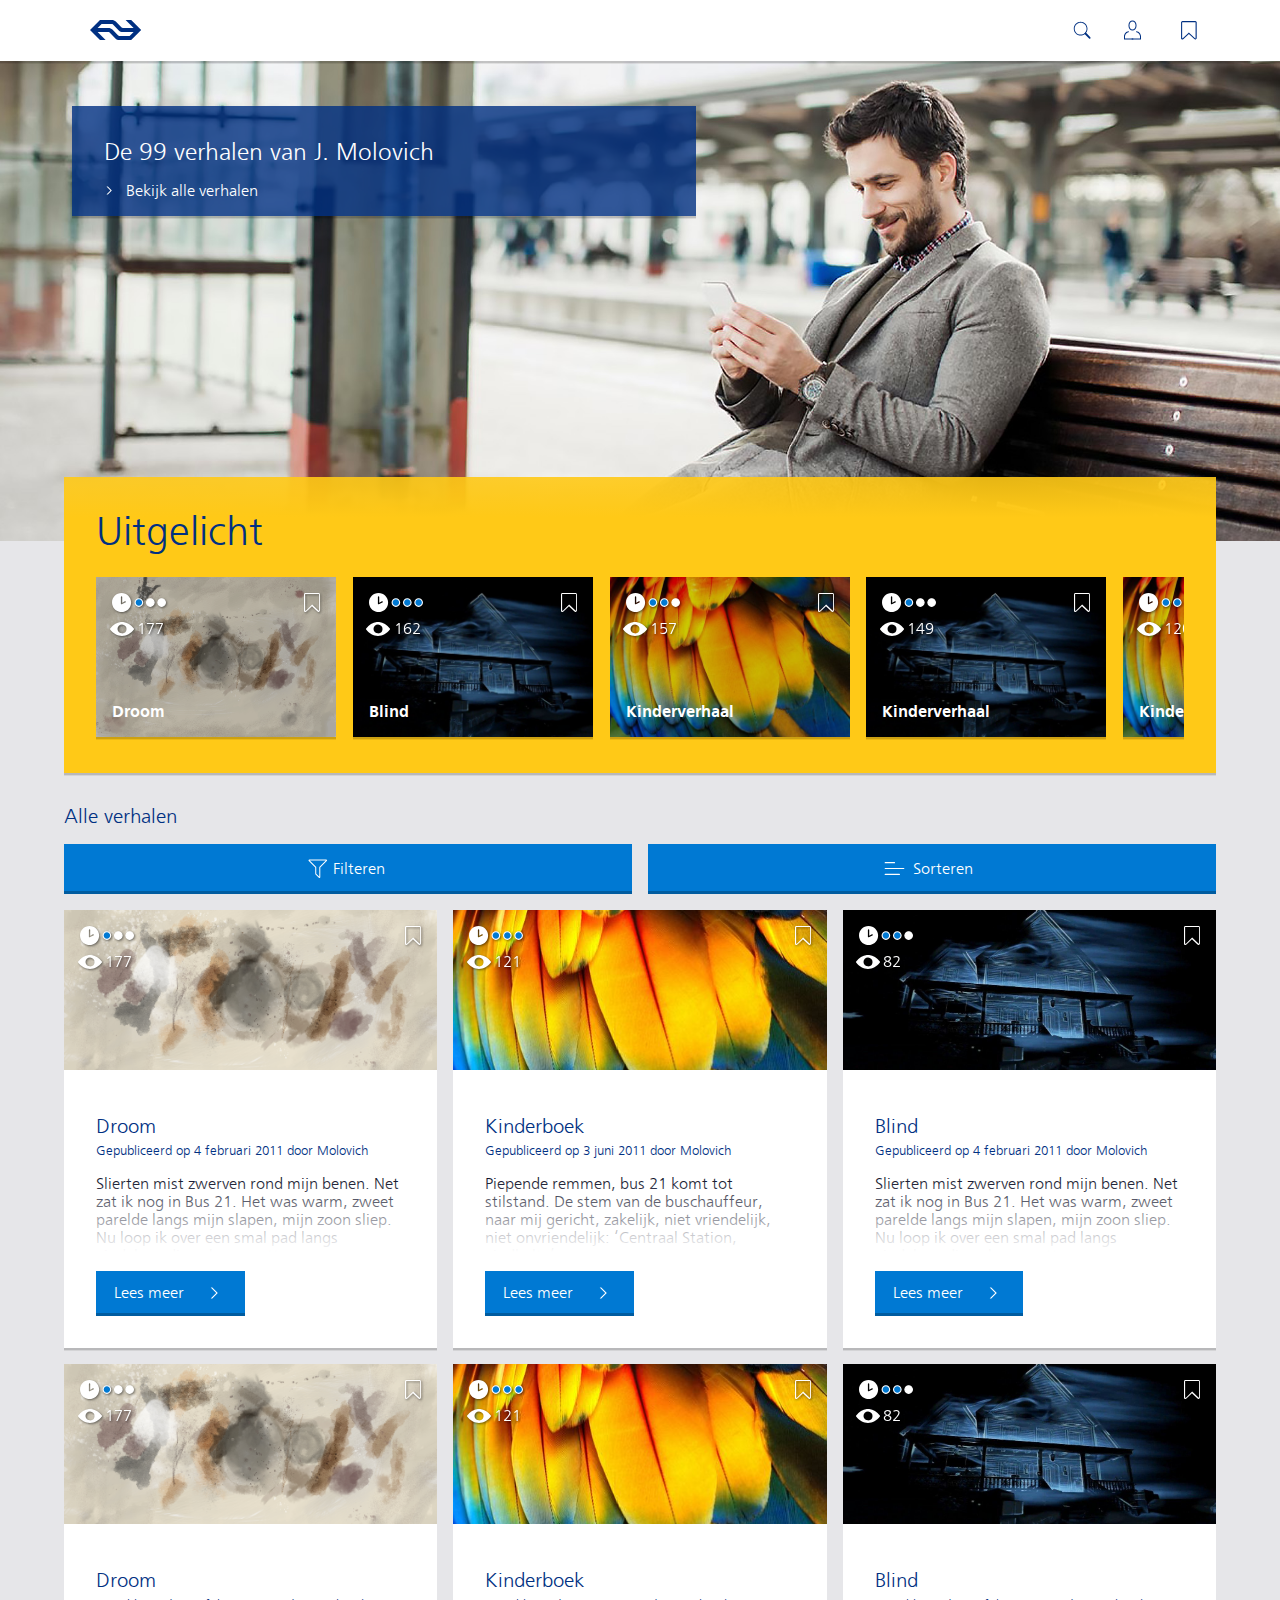
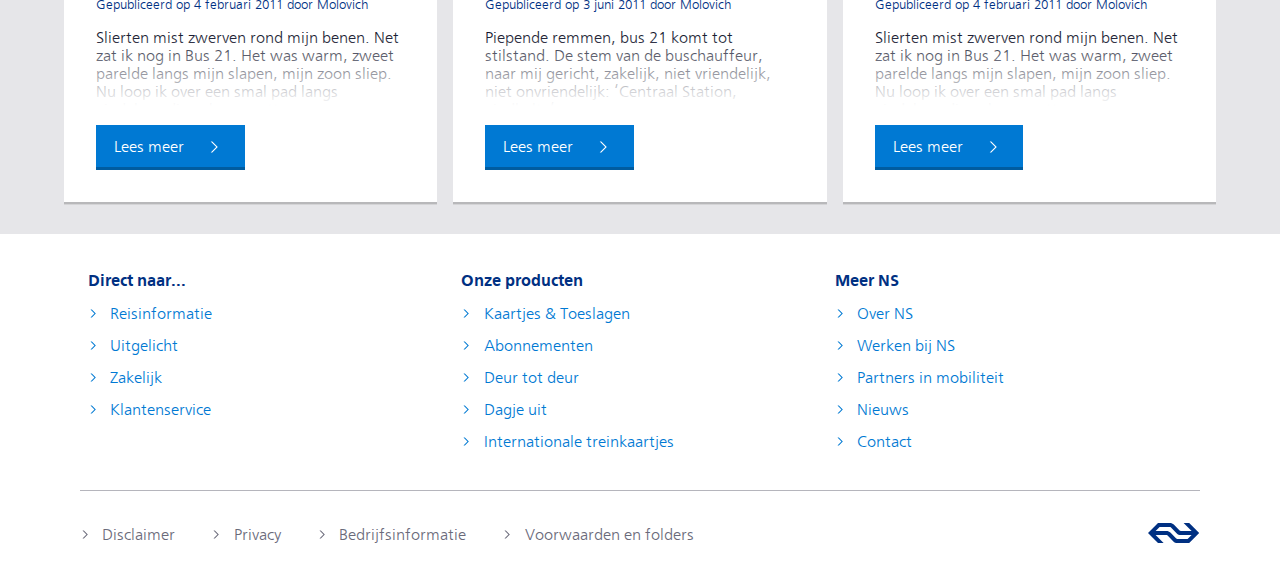
==== commit a3ba9781: "Update" ====
--- a/index.html
+++ b/index.html
@@ -18,7 +18,6 @@
     <header>
         <nav>
             <a href="index.html"><img src="mat/nslogo.svg" alt="Logo NS" class="logo"></a>
-            <a class="menu" href="#"></a>
             <ul class="navigation">
                 <li>
                     <label class="search">
@@ -34,16 +33,17 @@
         </nav>
     </header>
     <main>
-        <header><img src="./img/dienstregeling-2017-1.jpg" alt="dienstregeling">
+        <header><img src="./img/hero.jpg" alt="dienstregeling">
             <div class="container">
                 <div class="hero-header">
-                    <h2>De 99 verhalen van J. Molovich</h2> <a href="#stories" class="arrow-link">Bekijk alle verhalen</a> </div>
+                    <h1>De 99 verhalen van J. Molovich</h1> <a href="#stories" class="arrow-link">Bekijk alle verhalen</a> </div>
             </div>
         </header>
-        <div class="featured">
-            <h1>Uitgelicht</h1>
+        <section class="featured">
+            <h2>Uitgelicht</h2>
             <div class="featured-container">
-                <div class="featured-card"> <img src="./img/Denkbeeldig.jpg" alt="denkbeeldig">
+                <article> 
+                    <img src="./img/Denkbeeldig.jpg" alt="denkbeeldig">
                     <div class="short-story"></div>
                     <div class="views-container">
                         <div class="views"></div>
@@ -51,9 +51,10 @@
                     </div>
                     <label class="fav">
                         <input type="checkbox"><span class="bookmark"></span> </label>
-                    <p>Droom</p>
-                </div>
-                <div class="featured-card"> <img src="./img/Geluid.jpg" alt="denkbeeldig">
+                    <h3>Droom</h3>
+                </article>
+                <article> 
+                    <img src="./img/Geluid.jpg" alt="denkbeeldig">
                     <div class="long-story"></div>
                     <div class="views-container">
                         <div class="views"></div>
@@ -61,9 +62,10 @@
                     </div>
                     <label class="fav">
                         <input type="checkbox"><span class="bookmark"></span> </label>
-                    <p>Blind</p>
-                </div>
-                <div class="featured-card"> <img src="./img/Nieuwsgierig.jpg" alt="denkbeeldig">
+                    <h3>Blind</h3>
+                </article>
+                <article> 
+                    <img src="./img/Nieuwsgierig.jpg" alt="denkbeeldig">
                     <div class="medium-story"></div>
                     <div class="views-container">
                         <div class="views"></div>
@@ -71,9 +73,10 @@
                     </div>
                     <label class="fav">
                         <input type="checkbox"><span class="bookmark"></span> </label>
-                    <p>Kinderverhaal</p>
-                </div>
-                <div class="featured-card"> <img src="./img/Geluid.jpg" alt="denkbeeldig">
+                    <h3>Kinderverhaal</h3>
+                </article>
+                <article> 
+                    <img src="./img/Geluid.jpg" alt="denkbeeldig">
                     <div class="short-story"></div>
                     <div class="views-container">
                         <div class="views"></div>
@@ -81,9 +84,10 @@
                     </div>
                     <label class="fav">
                         <input type="checkbox"><span class="bookmark"></span> </label>
-                    <p>Kinderverhaal</p>
-                </div>
-                <div class="featured-card"> <img src="./img/Nieuwsgierig.jpg" alt="denkbeeldig">
+                    <h3>Kinderverhaal</h3>
+                </article>
+                <article> 
+                    <img src="./img/Nieuwsgierig.jpg" alt="denkbeeldig">
                     <div class="long-story"></div>
                     <div class="views-container">
                         <div class="views"></div>
@@ -91,141 +95,139 @@
                     </div>
                     <label class="fav">
                         <input type="checkbox"><span class="bookmark"></span> </label>
-                    <p>Kinderverhaal</p>
-                </div>
-            </div>
-        </div>
-        <div class="container" id="stories">
-            <section>
-                <h2>Alle verhalen</h2>
-                <div class="filter-container">
-                    <div class="filter">
-                        <p id="filter-btn">Filteren</p>
-                        <div class="options">
-                            <ul>
-                                <li>
-                                    <input checked="checked" type="checkbox" id="short-story">0 - 5 min</li>
-                                <li>
-                                    <input checked="checked" type="checkbox" id="medium-story">5 - 10 min</li>
-                                <li>
-                                    <input checked="checked" type="checkbox" id="long-story">10+ min</li>
-                            </ul>
-                            <ul>
-                                <li>
-                                    <input checked="checked" value="true" type="checkbox" id="vrolijk">Vrolijk</li>
-                                <li>
-                                    <input checked="checked" value="true" type="checkbox" id="drama">Drama</li>
-                                <li>
-                                    <input checked="checked" value="true" type="checkbox" id="filosofie">Filosofie</li>
-                                <li>
-                                    <input checked="checked" value="true" type="checkbox" id="komedie">Komedie</li>
-                                <li>
-                                    <input checked="checked" value="true" type="checkbox" id="liefde">Liefde</li>
-                            </ul>
-                        </div>
-                    </div>
-                    <div class="sort">
-                        <p id="sort-btn">Sorteren</p>
-                        <div class="selections">
-                            <ul>
-                                <li>
-                                    <input type="radio" name="theme" id="alfabet">Alfabetisch</li>
-                                <li>
-                                    <input type="radio" name="theme" id="chronologie">Chronologisch</li>
-                                <li>
-                                    <input type="radio" name="theme" id="datum">Datum</li>
-                                <li>
-                                    <input type="radio" name="theme" id="leesduur">Leesduur</li>
-                                <li>
-                                    <input type="radio" name="theme" id="meest-gelezen">Meest gelezen</li>
-                                <li>
-                                    <input type="radio" name="theme" id="meest-bewaard">Meest bewaard</li>
-                            </ul>
-                        </div>
-                    </div>
-                </div>
-                <div class="grid">
-                    <article class="card filosofie-data"> <img src="./img/Denkbeeldig.jpg" alt="">
-                        <div class="short-story"></div>
-                        <div class="views-container">
-                            <div class="views"></div>
-                            <p>177</p>
-                        </div>
-                        <label class="fav">
-                            <input type="checkbox"><span class="bookmark"></span> </label>
-                        <div class="description">
-                            <h2>Droom</h2> <small>Gepubliceerd op 4 februari 2011 door Molovich</small>
-                            <p>Slierten mist zwerven rond mijn benen. Net zat ik nog in Bus 21. Het was warm, zweet parelde langs mijn slapen, mijn zoon sliep. Nu loop ik over een smal pad langs eindeloos diepe bouwputten.</p>
-                        </div> <a href="#" class="cta">Lees meer</a> </article>
-                    <article class="card vrolijk-data"> <img src="./img/Nieuwsgierig.jpg" alt="">
-                        <div class="long-story"></div>
-                        <div class="views-container">
-                            <div class="views"></div>
-                            <p>121</p>
-                        </div>
-                        <label class="fav">
-                            <input type="checkbox"><span class="bookmark"></span> </label>
-                        <div class="description">
-                            <h2>Kinderboek</h2> <small>Gepubliceerd op 3 juni 2011 door Molovich</small>
-                            <p>Piepende remmen, bus 21 komt tot stilstand. De stem van de buschauffeur, naar mij gericht, zakelijk, niet vriendelijk, niet onvriendelijk: ‘Centraal Station, eindhalte’.</p>
-                        </div> <a href="#" class="cta">Lees meer</a> </article>
-                    <article class="card drama-data"> <img src="./img/Geluid.jpg" alt="">
-                        <div class="medium-story"></div>
-                        <div class="views-container">
-                            <div class="views"></div>
-                            <p>82</p>
-                        </div>
-                        <label class="fav">
-                            <input type="checkbox"><span class="bookmark"></span> </label>
-                        <div class="description">
-                            <h2>Blind</h2> <small>Gepubliceerd op 4 februari 2011 door Molovich</small>
-                            <p>Slierten mist zwerven rond mijn benen. Net zat ik nog in Bus 21. Het was warm, zweet parelde langs mijn slapen, mijn zoon sliep. Nu loop ik over een smal pad langs eindeloos diepe bouwputten.</p>
-                        </div> <a href="#" class="cta">Lees meer</a> </article>
-                    <article class="card komedie-data"> <img src="./img/Denkbeeldig.jpg" alt="">
-                        <div class="short-story"></div>
-                        <div class="views-container">
-                            <div class="views"></div>
-                            <p>177</p>
-                        </div>
-                        <label class="fav">
-                            <input type="checkbox"><span class="bookmark"></span> </label>
-                        <div class="description">
-                            <h2>Droom</h2> <small>Gepubliceerd op 4 februari 2011 door Molovich</small>
-                            <p>Slierten mist zwerven rond mijn benen. Net zat ik nog in Bus 21. Het was warm, zweet parelde langs mijn slapen, mijn zoon sliep. Nu loop ik over een smal pad langs eindeloos diepe bouwputten.</p>
-                        </div> <a href="#" class="cta">Lees meer</a> </article>
-                    <article class="card liefde-data"> <img src="./img/Nieuwsgierig.jpg" alt="">
-                        <div class="long-story"></div>
-                        <div class="views-container">
-                            <div class="views"></div>
-                            <p>121</p>
-                        </div>
-                        <label class="fav">
-                            <input type="checkbox"><span class="bookmark"></span> </label>
-                        <div class="description">
-                            <h2>Kinderboek</h2> <small>Gepubliceerd op 3 juni 2011 door Molovich</small>
-                            <p>Piepende remmen, bus 21 komt tot stilstand. De stem van de buschauffeur, naar mij gericht, zakelijk, niet vriendelijk, niet onvriendelijk: ‘Centraal Station, eindhalte’.</p>
-                        </div> <a href="#" class="cta">Lees meer</a> </article>
-                    <article class="card filosofie-data"> <img src="./img/Geluid.jpg" alt="">
-                        <div class="medium-story"></div>
-                        <div class="views-container">
-                            <div class="views"></div>
-                            <p>82</p>
-                        </div>
-                        <label class="fav">
-                            <input type="checkbox"><span class="bookmark"></span> </label>
-                        <div class="description">
-                            <h2>Blind</h2> <small>Gepubliceerd op 4 februari 2011 door Molovich</small>
-                            <p>Slierten mist zwerven rond mijn benen. Net zat ik nog in Bus 21. Het was warm, zweet parelde langs mijn slapen, mijn zoon sliep. Nu loop ik over een smal pad langs eindeloos diepe bouwputten.</p>
-                        </div> <a href="#" class="cta">Lees meer</a> </article>
-                </div>
-            </section>
-        </div>
+                    <h3>Kinderverhaal</h3>
+                </article>
+            </div>
+        </section>
+        <section class="container">
+            <h4>Alle verhalen</h4>
+            <div class="filter-container">
+                <div class="filter">
+                    <p id="filter-btn">Filteren</p>
+                    <div class="options">
+                        <ul>
+                            <li>
+                                <input checked="checked" type="checkbox" id="short-story">0 - 5 min</li>
+                            <li>
+                                <input checked="checked" type="checkbox" id="medium-story">5 - 10 min</li>
+                            <li>
+                                <input checked="checked" type="checkbox" id="long-story">10+ min</li>
+                        </ul>
+                        <ul>
+                            <li>
+                                <input checked="checked" value="true" type="checkbox" id="vrolijk">Vrolijk</li>
+                            <li>
+                                <input checked="checked" value="true" type="checkbox" id="drama">Drama</li>
+                            <li>
+                                <input checked="checked" value="true" type="checkbox" id="filosofie">Filosofie</li>
+                            <li>
+                                <input checked="checked" value="true" type="checkbox" id="komedie">Komedie</li>
+                            <li>
+                                <input checked="checked" value="true" type="checkbox" id="liefde">Liefde</li>
+                        </ul>
+                    </div>
+                </div>
+                <div class="sort">
+                    <p id="sort-btn">Sorteren</p>
+                    <div class="selections">
+                        <ul>
+                            <li>
+                                <input type="radio" name="theme" id="alfabet">Alfabetisch</li>
+                            <li>
+                                <input type="radio" name="theme" id="chronologie">Chronologisch</li>
+                            <li>
+                                <input type="radio" name="theme" id="datum">Datum</li>
+                            <li>
+                                <input type="radio" name="theme" id="leesduur">Leesduur</li>
+                            <li>
+                                <input type="radio" name="theme" id="meest-gelezen">Meest gelezen</li>
+                            <li>
+                                <input type="radio" name="theme" id="meest-bewaard">Meest bewaard</li>
+                        </ul>
+                    </div>
+                </div>
+            </div>
+            <div class="grid">
+                <article class="card filosofie-data"> <img src="./img/Denkbeeldig.jpg" alt="">
+                    <div class="short-story"></div>
+                    <div class="views-container">
+                        <div class="views"></div>
+                        <p>177</p>
+                    </div>
+                    <label class="fav">
+                        <input type="checkbox"><span class="bookmark"></span> </label>
+                    <div class="description">
+                        <h4>Droom</h4> <small>Gepubliceerd op 4 februari 2011 door Molovich</small>
+                        <p>Slierten mist zwerven rond mijn benen. Net zat ik nog in Bus 21. Het was warm, zweet parelde langs mijn slapen, mijn zoon sliep. Nu loop ik over een smal pad langs eindeloos diepe bouwputten.</p>
+                    </div> <a href="#" class="cta">Lees meer</a> </article>
+                <article class="card vrolijk-data"> <img src="./img/Nieuwsgierig.jpg" alt="">
+                    <div class="long-story"></div>
+                    <div class="views-container">
+                        <div class="views"></div>
+                        <p>121</p>
+                    </div>
+                    <label class="fav">
+                        <input type="checkbox"><span class="bookmark"></span> </label>
+                    <div class="description">
+                        <h4>Kinderboek</h4> <small>Gepubliceerd op 3 juni 2011 door Molovich</small>
+                        <p>Piepende remmen, bus 21 komt tot stilstand. De stem van de buschauffeur, naar mij gericht, zakelijk, niet vriendelijk, niet onvriendelijk: ‘Centraal Station, eindhalte’.</p>
+                    </div> <a href="#" class="cta">Lees meer</a> </article>
+                <article class="card drama-data"> <img src="./img/Geluid.jpg" alt="">
+                    <div class="medium-story"></div>
+                    <div class="views-container">
+                        <div class="views"></div>
+                        <p>82</p>
+                    </div>
+                    <label class="fav">
+                        <input type="checkbox"><span class="bookmark"></span> </label>
+                    <div class="description">
+                        <h4>Blind</h4> <small>Gepubliceerd op 4 februari 2011 door Molovich</small>
+                        <p>Slierten mist zwerven rond mijn benen. Net zat ik nog in Bus 21. Het was warm, zweet parelde langs mijn slapen, mijn zoon sliep. Nu loop ik over een smal pad langs eindeloos diepe bouwputten.</p>
+                    </div> <a href="#" class="cta">Lees meer</a> </article>
+                <article class="card komedie-data"> <img src="./img/Denkbeeldig.jpg" alt="">
+                    <div class="short-story"></div>
+                    <div class="views-container">
+                        <div class="views"></div>
+                        <p>177</p>
+                    </div>
+                    <label class="fav">
+                        <input type="checkbox"><span class="bookmark"></span> </label>
+                    <div class="description">
+                        <h4>Droom</h4> <small>Gepubliceerd op 4 februari 2011 door Molovich</small>
+                        <p>Slierten mist zwerven rond mijn benen. Net zat ik nog in Bus 21. Het was warm, zweet parelde langs mijn slapen, mijn zoon sliep. Nu loop ik over een smal pad langs eindeloos diepe bouwputten.</p>
+                    </div> <a href="#" class="cta">Lees meer</a> </article>
+                <article class="card liefde-data"> <img src="./img/Nieuwsgierig.jpg" alt="">
+                    <div class="long-story"></div>
+                    <div class="views-container">
+                        <div class="views"></div>
+                        <p>121</p>
+                    </div>
+                    <label class="fav">
+                        <input type="checkbox"><span class="bookmark"></span> </label>
+                    <div class="description">
+                        <h4>Kinderboek</h4> <small>Gepubliceerd op 3 juni 2011 door Molovich</small>
+                        <p>Piepende remmen, bus 21 komt tot stilstand. De stem van de buschauffeur, naar mij gericht, zakelijk, niet vriendelijk, niet onvriendelijk: ‘Centraal Station, eindhalte’.</p>
+                    </div> <a href="#" class="cta">Lees meer</a> </article>
+                <article class="card filosofie-data"> <img src="./img/Geluid.jpg" alt="">
+                    <div class="medium-story"></div>
+                    <div class="views-container">
+                        <div class="views"></div>
+                        <p>82</p>
+                    </div>
+                    <label class="fav">
+                        <input type="checkbox"><span class="bookmark"></span> </label>
+                    <div class="description">
+                        <h4>Blind</h4> <small>Gepubliceerd op 4 februari 2011 door Molovich</small>
+                        <p>Slierten mist zwerven rond mijn benen. Net zat ik nog in Bus 21. Het was warm, zweet parelde langs mijn slapen, mijn zoon sliep. Nu loop ik over een smal pad langs eindeloos diepe bouwputten.</p>
+                    </div> <a href="#" class="cta">Lees meer</a> </article>
+            </div>
+        </section>
     </main>
     <footer>
         <div class="container">
             <div class="grid">
                 <div class="grid-element">
-                    <h4>Direct naar...</h4>
+                    <h6>Direct naar...</h6>
                     <ul>
                         <li><a href="#" class="arrow-link">Reisinformatie</a></li>
                         <li><a href="#" class="arrow-link">Uitgelicht</a></li>
@@ -234,7 +236,7 @@
                     </ul>
                 </div>
                 <div class="grid-element">
-                    <h4>Onze producten</h4>
+                    <h6>Onze producten</h6>
                     <ul>
                         <li><a href="#" class="arrow-link">Kaartjes &amp; Toeslagen</a></li>
                         <li><a href="#" class="arrow-link">Abonnementen</a></li>
@@ -244,7 +246,7 @@
                     </ul>
                 </div>
                 <div class="grid-element">
-                    <h4>Meer NS</h4>
+                    <h6>Meer NS</h6>
                     <ul>
                         <li><a href="#" class="arrow-link">Over NS</a></li>
                         <li><a href="#" class="arrow-link">Werken bij NS</a></li>
@@ -269,6 +271,7 @@
     </footer>
     <script src="./js/filter.js"></script>
     <script src="./js/search.js"></script>
+    <script src="./js/bookmark.js"></script>
 </body>
 
 </html>--- a/css/style.css
+++ b/css/style.css
@@ -32,20 +32,26 @@
 }
 
 h1 {
-    font-weight: 400;
-    margin: 1rem 0 1.4rem 0;
+    font-size: 1.25rem;
+    font-weight: 400;
 }
 
 h2 {
-    font-size: 1.25rem;
-    margin: .2rem 0;
-    font-weight: 400;
-}
-
-h3 {
-    font-size: 1em;
+    font-size: 2rem;
+    margin: 0rem 0 1.4rem 0;
+    font-weight: 400;
+}
+
+h4,
+h5 {
+    font-size: 1.25em;
     margin: .8rem 0 .2rem 0rem;
-    font-weight: 600;
+    font-weight: 400;
+}
+
+h6 {
+    font-size: 1rem;
+    margin-bottom: 1rem;
 }
 
 main {
@@ -103,13 +109,6 @@
 nav ul {
     list-style-type: none;
     padding: 0;
-}
-
-.menu {
-    background-repeat: no-repeat;
-    padding: 1.2rem;
-    background-size: contain;
-    background-image: url("data:image/svg+xml;charset=US-ASCII,%3C%3Fxml%20version%3D%221.0%22%20encoding%3D%22utf-8%22%3F%3E%3C!DOCTYPE%20svg%20PUBLIC%20%22-%2F%2FW3C%2F%2FDTD%20SVG%201.1%2F%2FEN%22%20%22http%3A%2F%2Fwww.w3.org%2FGraphics%2FSVG%2F1.1%2FDTD%2Fsvg11.dtd%22%3E%3Csvg%20version%3D%221.1%22%20id%3D%22icon%22%20xmlns%3D%22http%3A%2F%2Fwww.w3.org%2F2000%2Fsvg%22%20xmlns%3Axlink%3D%22http%3A%2F%2Fwww.w3.org%2F1999%2Fxlink%22%20x%3D%220px%22%20y%3D%220px%22%20%20width%3D%2235px%22%20height%3D%2235px%22%20viewBox%3D%220%200%2035%2035%22%20enable-background%3D%22new%200%200%2035%2035%22%20xml%3Aspace%3D%22preserve%22%3E%3Cg%3E%20%3Cpath%20d%3D%22M26%2C26H9c-0.3%2C0-0.5-0.2-0.5-0.5S8.7%2C25%2C9%2C25h17c0.3%2C0%2C0.5%2C0.2%2C0.5%2C0.5S26.3%2C26%2C26%2C26z%22%2F%3E%20%3Cpath%20d%3D%22M26%2C16H9c-0.3%2C0-0.5-0.2-0.5-0.5S8.7%2C15%2C9%2C15h17c0.3%2C0%2C0.5%2C0.2%2C0.5%2C0.5S26.3%2C16%2C26%2C16z%22%2F%3E%20%3Cpath%20d%3D%22M26%2C21H9c-0.3%2C0-0.5-0.2-0.5-0.5S8.7%2C20%2C9%2C20h17c0.3%2C0%2C0.5%2C0.2%2C0.5%2C0.5S26.3%2C21%2C26%2C21z%22%2F%3E%20%3Cpath%20d%3D%22M26%2C11H9c-0.3%2C0-0.5-0.2-0.5-0.5S8.7%2C10%2C9%2C10h17c0.3%2C0%2C0.5%2C0.2%2C0.5%2C0.5S26.3%2C11%2C26%2C11z%22%2F%3E%3C%2Fg%3E%3Cstyle%20type%3D%22text%2Fcss%22%3Ecircle%2C%20ellipse%2C%20line%2C%20path%2C%20polygon%2C%20polyline%2C%20rect%2C%20text%20%7B%20fill%3A%20%23003082%3B%20%7D%3C%2Fstyle%3E%3C%2Fsvg%3E");
 }
 
 .navigation {
@@ -170,13 +169,13 @@
     text-decoration: none;
 }
 
-main .container {
+section.container {
     margin: auto;
     margin: .5rem;
     margin-top: 2rem;
 }
 
-main .container section .grid {
+section.container .grid {
     display: grid;
     grid-template-columns: 1fr;
     grid-gap: 1rem;
@@ -210,7 +209,7 @@
 
 footer .container {
     background-color: white;
-    padding: 3rem 3rem 1rem 3rem;
+    padding: 0rem 3rem 1rem 3rem;
     margin-top: 3rem;
 }
 
@@ -221,6 +220,7 @@
     margin: auto;
     max-width: 69rem;
     margin-top: -1rem;
+    margin-bottom: 1rem;
 }
 
 footer .container .grid ul {
@@ -240,7 +240,7 @@
     border-top: .0625rem solid #b5b5bc;
     padding-top: 1rem;
     width: 100%;
-    max-width: 69rem;
+    max-width: 70rem;
     margin: auto;
 }
 
--- a/css/cards.css
+++ b/css/cards.css
@@ -1,11 +1,11 @@
-main .container section .card {
+section.container .card {
 	position: relative;
 	background-color: white;
 	box-shadow: 0 .15rem 0 rgba(0,0,0,0.2);
 	padding-bottom: 2rem;
 }
 
-main .container section .card img {
+section.container .card img {
 	display: block;
 	object-fit: cover;
 	width: 100%;
@@ -105,18 +105,18 @@
 }
 
 
-main .container section .description {
+section.container .description {
 	position: relative;
 	padding: 2rem;
 }
 
-main .container section .card small {
+section.container .card small {
 	color: #003082;
 	font-size: .8em;
 	font-weight: 400;
 }
 
-main .container section .card .description p {
+section.container .card .description p {
 	position: relative;
 	overflow: hidden;
 	max-height: 4.8rem;
@@ -125,7 +125,7 @@
 	margin-bottom: 2rem;
 }
 
-main .container section .card .description p:after {
+section.container .card .description p:after {
   	position: absolute;
 	left: 0;
   	bottom: 0;
--- a/css/featured.css
+++ b/css/featured.css
@@ -1,7 +1,7 @@
-.featured {
+section.featured {
 	position: relative;
 	margin: .5rem;
-	margin-top: -3.8rem;
+	margin-top: -2.8rem;
 	padding: 1rem;
 	background: linear-gradient(180deg, rgba(255, 201, 23, .9) 0, #ffc917 2.5rem, #ffc917);
 	z-index: 2;
@@ -9,17 +9,17 @@
     max-width: 1280px;
 }
 
-.featured-card h1 {
+section.featured h2 {
 	margin-top: 0;
 }
 
-.featured-container {
+section.featured div.featured-container {
 	position: relative;
 	white-space: nowrap;
 	overflow: auto;
 }
 
-.featured-card {
+section.featured article {
 	position: relative;
 	margin-right: .8rem;
 	display: inline-block;
@@ -27,7 +27,7 @@
     background-color: white;
 }
 
-.featured-card img {
+section.featured article img {
     display: block;
 	object-fit: cover;
 	width: 11rem;
@@ -35,7 +35,8 @@
 	-webkit-filter: brightness(.8);
 }
 
-.featured-card p:nth-child(5) {
+section.featured article h3 {
+    font-size: 1rem;
 	color: white;
     overflow: hidden;
 	position: absolute;
--- a/css/search.css
+++ b/css/search.css
@@ -31,11 +31,13 @@
     width: calc(100vw - 5rem);
     max-width: 70rem;
     right: 0;
+    top: -3.5rem;
     margin: 0rem 1rem;
-    top: -3.5rem;
     height: 2.5rem;
+    opacity: 0;
     background-color: white;
     border-bottom: .5px #003082 solid;
     padding-left: 2.2rem;
     z-index: 0;
-}
+	transition: .15s ease-in-out;
+}--- a/css/responsive.css
+++ b/css/responsive.css
@@ -1,40 +1,62 @@
 @media all and (min-width:40rem) {
-	h1 {
-		font-size: 2.5rem;
-	}
-	h2 {
-		font-size: 1.5rem;
-	}
-	.logo {
-		margin-left: 1.6rem;
-	}
-	.navigation {
-/*		margin-right: 1.6rem;*/
-	}
-	main header img {
-		height: 30rem;
-	}
-	.hero-header {
-		margin: 1rem;
-	}
-	.featured {
-		margin: 1rem;
-		margin-top: -5.2rem;
-		padding: 2rem;
-	}
-	main section {
-		margin: .5rem;
-	}
-	main .container section .grid {
-		grid-template-columns: 1fr 1fr;
-	}
-	footer .container .grid {
-		grid-template-columns: 1fr 1fr;
-	}
-	.footer-small ul {
-		grid-template-columns: 1fr 1fr;
-	}
-    .search-box{
+    h1 {
+        font-size: 1.5rem;
+    }
+    h2 {
+        font-size: 2.5rem;
+    }
+    main div.container-form h1 {
+        font-size: 2.5rem;
+        margin-top: 0;
+        margin-bottom: .5rem;
+    }
+    main div.container-form h2 {
+        font-size: 1.5rem;
+        margin-top: 3rem;
+    }
+    .logo {
+        margin-left: 1.6rem;
+    }
+    main header img {
+        height: 30rem;
+    }
+    .hero-header {
+        margin: 1rem;
+    }
+    section.featured {
+        margin: 1rem;
+        margin-top: -4rem;
+        padding: 2rem;
+    }
+    section.featured article img {
+        width: 15rem;
+        height: 10rem;
+    }
+    section.container {
+        margin-top: 2rem;
+    }
+    section.container .grid {
+        grid-template-columns: 1fr 1fr;
+    }
+    main div.container-form form div.input {
+        grid-template-columns: 1fr 2fr;
+    }
+    main div.container-form form div.input input {
+        margin-bottom: 1rem;
+    }
+    main div.container-form div.grid-form div.input {
+    grid-template-columns: 1fr 2fr;
+    }
+    main div.container-form div.register ul {
+        grid-template-columns: 1fr 1fr;
+    }
+    footer .container .grid {
+        grid-template-columns: 1fr 1fr;
+    }
+    .footer-small ul {
+        grid-template-columns: 1fr 1fr;
+    }
+    .search-box {
         width: 12.7rem;
         right: 7.5rem;
     }
@@ -46,44 +68,53 @@
 
 @media all and (min-width:56rem) {
     .hero-header {
-		margin-top: 2.8rem;
-	}
-	.featured img {
-	width: 15rem;
-	height: 10rem;
-	}
-	main .container section .grid {
-		grid-template-columns: 1fr 1fr 1fr;
-	}
-	footer .container .grid {
-		grid-template-columns: 1fr 1fr 1fr;
-	}
-	.footer-small ul {
-		display: block;
-	}
-	.footer-small ul li {
-		margin-right: 2rem;
-	}
+        margin-top: 2.8rem;
+    }
+    section.container .grid {
+        grid-template-columns: 1fr 1fr 1fr;
+    }
+    main div.container-form {
+        margin: 1rem;
+        padding: 3rem 6rem;
+    }
+    main div.container-form div.grid-form {
+    grid-template-columns: 2fr 1fr;
+    }
+    main div.container-form div.grid-form div.register {
+        padding-left: 3rem;
+    }
+    main div.container-form div.register ul {
+        grid-template-columns: 1fr;
+    }
+    footer .container .grid {
+        grid-template-columns: 1fr 1fr 1fr;
+    }
+    .footer-small ul {
+        display: block;
+    }
+    .footer-small ul li {
+        margin-right: 2rem;
+    }
 }
 
 @media all and (min-width:75rem) {
-	.logo {
-/*		margin-left: -0rem;*/
-	}
-	.navigation {
-/*		margin-right: -0rem;*/
-	}
-	.hero-header {
-		margin-left: .5rem;
-	}
-    .featured {
+    .logo {
+        /*		margin-left: -0rem;*/
+    }
+    .navigation {
+        /*		margin-right: -0rem;*/
+    }
+    .hero-header {
+        margin-left: .5rem;
+    }
+    section.featured {
         margin-left: auto;
         margin-right: auto;
-        max-width: 69rem;
+        max-width: 68rem;
     }
     main .container {
         margin: auto;
-		margin-top: 2rem;
-        max-width: 74rem;
+        margin-top: 2rem;
+        max-width: 72rem;
     }
 }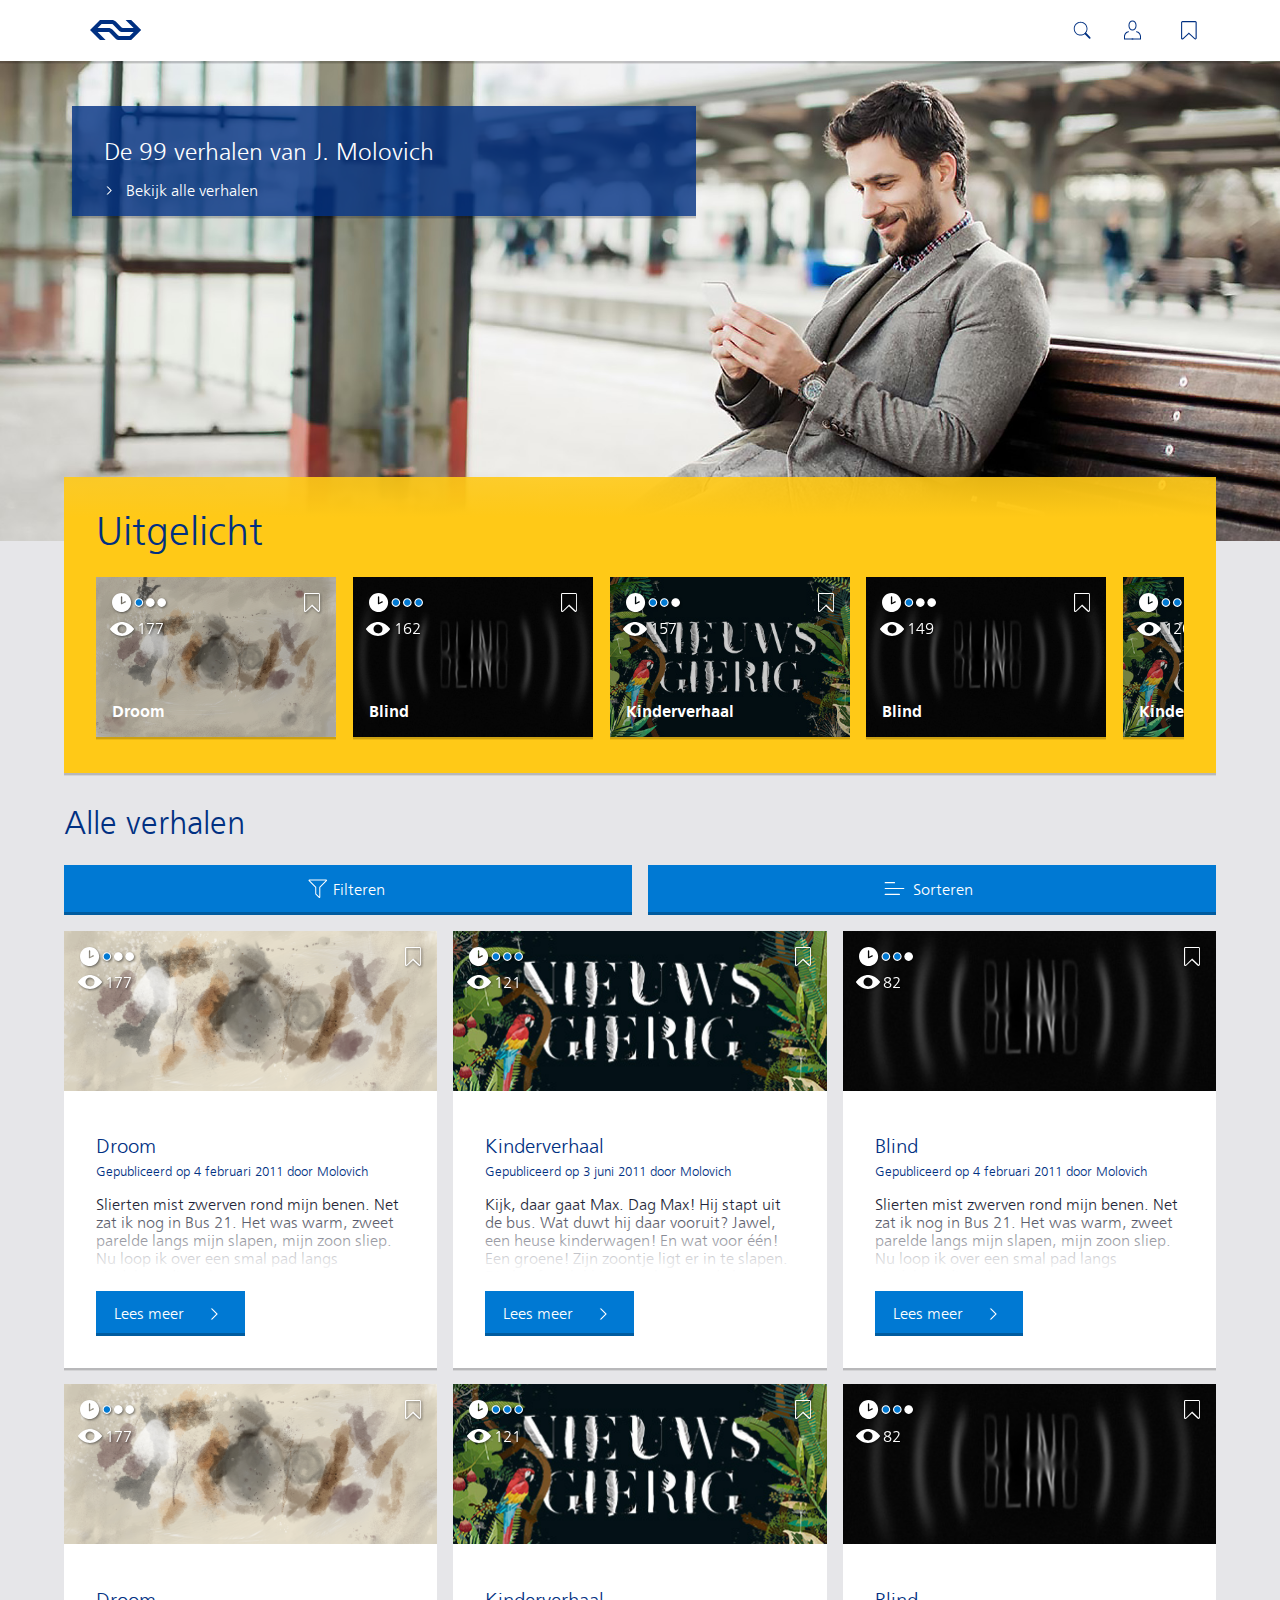
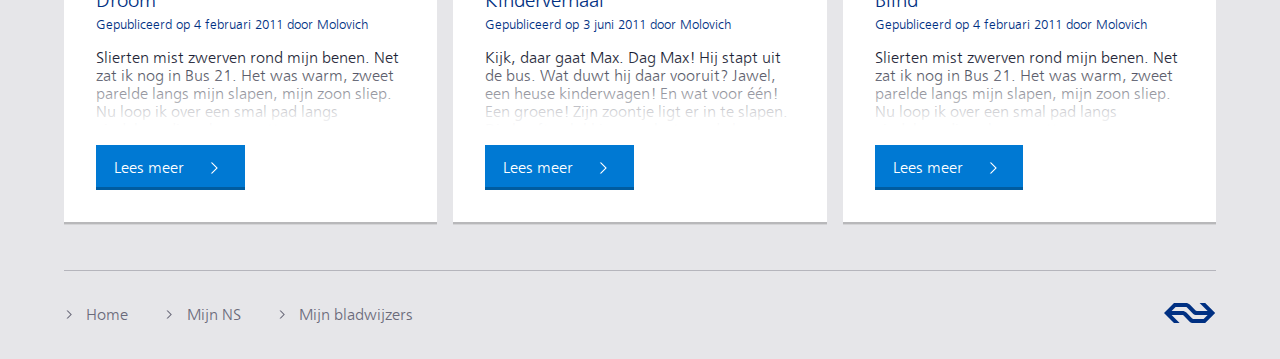
==== commit 2353621a: "Add files via upload" ====
--- a/index.html
+++ b/index.html
@@ -17,7 +17,7 @@
 <body>
     <header>
         <nav>
-            <a href="index.html"><img src="mat/nslogo.svg" alt="Logo NS" class="logo"></a>
+            <a href="index.html"><img src="img/nslogo.svg" alt="Logo NS" class="logo"></a>
             <ul class="navigation">
                 <li>
                     <label class="search">
@@ -27,7 +27,7 @@
                     <a href="login.html"></a>
                 </li>
                 <li>
-                    <a href="#"></a>
+                    <a href="bladwijzers.html"></a>
                 </li>
             </ul>
         </nav>
@@ -39,10 +39,10 @@
                     <h1>De 99 verhalen van J. Molovich</h1> <a href="#stories" class="arrow-link">Bekijk alle verhalen</a> </div>
             </div>
         </header>
-        <section class="featured">
+        <section class="featured" id="stories">
             <h2>Uitgelicht</h2>
             <div class="featured-container">
-                <article> 
+                <article>
                     <img src="./img/Denkbeeldig.jpg" alt="denkbeeldig">
                     <div class="short-story"></div>
                     <div class="views-container">
@@ -51,7 +51,7 @@
                     </div>
                     <label class="fav">
                         <input type="checkbox"><span class="bookmark"></span> </label>
-                    <h3>Droom</h3>
+                    <a href="droom.html"><h3>Droom</h3></a>
                 </article>
                 <article> 
                     <img src="./img/Geluid.jpg" alt="denkbeeldig">
@@ -62,7 +62,7 @@
                     </div>
                     <label class="fav">
                         <input type="checkbox"><span class="bookmark"></span> </label>
-                    <h3>Blind</h3>
+					<a href="blind.html"><h3>Blind</h3></a>
                 </article>
                 <article> 
                     <img src="./img/Nieuwsgierig.jpg" alt="denkbeeldig">
@@ -73,7 +73,7 @@
                     </div>
                     <label class="fav">
                         <input type="checkbox"><span class="bookmark"></span> </label>
-                    <h3>Kinderverhaal</h3>
+					<a href="kinderverhaal.html"><h3>Kinderverhaal</h3></a>
                 </article>
                 <article> 
                     <img src="./img/Geluid.jpg" alt="denkbeeldig">
@@ -84,7 +84,7 @@
                     </div>
                     <label class="fav">
                         <input type="checkbox"><span class="bookmark"></span> </label>
-                    <h3>Kinderverhaal</h3>
+                    <h3>Blind</h3>
                 </article>
                 <article> 
                     <img src="./img/Nieuwsgierig.jpg" alt="denkbeeldig">
@@ -157,9 +157,9 @@
                     <label class="fav">
                         <input type="checkbox"><span class="bookmark"></span> </label>
                     <div class="description">
-                        <h4>Droom</h4> <small>Gepubliceerd op 4 februari 2011 door Molovich</small>
-                        <p>Slierten mist zwerven rond mijn benen. Net zat ik nog in Bus 21. Het was warm, zweet parelde langs mijn slapen, mijn zoon sliep. Nu loop ik over een smal pad langs eindeloos diepe bouwputten.</p>
-                    </div> <a href="#" class="cta">Lees meer</a> </article>
+                        <h5>Droom</h5> <small>Gepubliceerd op 4 februari 2011 door Molovich</small>
+                        <p>Slierten mist zwerven rond mijn benen. Net zat ik nog in Bus 21. Het was warm, zweet parelde langs mijn slapen, mijn zoon sliep. Nu loop ik over een smal pad langs eindeloos diepe bouwputten.</p>
+                    </div> <a href="droom.html" class="cta">Lees meer</a> </article>
                 <article class="card vrolijk-data"> <img src="./img/Nieuwsgierig.jpg" alt="">
                     <div class="long-story"></div>
                     <div class="views-container">
@@ -169,9 +169,9 @@
                     <label class="fav">
                         <input type="checkbox"><span class="bookmark"></span> </label>
                     <div class="description">
-                        <h4>Kinderboek</h4> <small>Gepubliceerd op 3 juni 2011 door Molovich</small>
-                        <p>Piepende remmen, bus 21 komt tot stilstand. De stem van de buschauffeur, naar mij gericht, zakelijk, niet vriendelijk, niet onvriendelijk: ‘Centraal Station, eindhalte’.</p>
-                    </div> <a href="#" class="cta">Lees meer</a> </article>
+                        <h5>Kinderverhaal</h5> <small>Gepubliceerd op 3 juni 2011 door Molovich</small>
+                        <p>Kijk, daar gaat Max. Dag Max! Hij stapt uit de bus. Wat duwt hij daar vooruit? Jawel, een heuse kinderwagen! En wat voor één! Een groene! Zijn zoontje ligt er in te slapen. Die heeft gelukkig geen last van de kou. Want het is koud joh! Het regent een beetje en het waait flink. Alle mensen op het stationsplein kijken naar de grond.</p>
+                    </div> <a href="kinderverhaal.html" class="cta">Lees meer</a> </article>
                 <article class="card drama-data"> <img src="./img/Geluid.jpg" alt="">
                     <div class="medium-story"></div>
                     <div class="views-container">
@@ -181,10 +181,10 @@
                     <label class="fav">
                         <input type="checkbox"><span class="bookmark"></span> </label>
                     <div class="description">
-                        <h4>Blind</h4> <small>Gepubliceerd op 4 februari 2011 door Molovich</small>
-                        <p>Slierten mist zwerven rond mijn benen. Net zat ik nog in Bus 21. Het was warm, zweet parelde langs mijn slapen, mijn zoon sliep. Nu loop ik over een smal pad langs eindeloos diepe bouwputten.</p>
-                    </div> <a href="#" class="cta">Lees meer</a> </article>
-                <article class="card komedie-data"> <img src="./img/Denkbeeldig.jpg" alt="">
+                        <h5>Blind</h5> <small>Gepubliceerd op 4 februari 2011 door Molovich</small>
+                        <p>Slierten mist zwerven rond mijn benen. Net zat ik nog in Bus 21. Het was warm, zweet parelde langs mijn slapen, mijn zoon sliep. Nu loop ik over een smal pad langs eindeloos diepe bouwputten.</p>
+                    </div> <a href="blind.html" class="cta">Lees meer</a> </article>
+                <article class="card filosofie-data"> <img src="./img/Denkbeeldig.jpg" alt="">
                     <div class="short-story"></div>
                     <div class="views-container">
                         <div class="views"></div>
@@ -193,10 +193,10 @@
                     <label class="fav">
                         <input type="checkbox"><span class="bookmark"></span> </label>
                     <div class="description">
-                        <h4>Droom</h4> <small>Gepubliceerd op 4 februari 2011 door Molovich</small>
-                        <p>Slierten mist zwerven rond mijn benen. Net zat ik nog in Bus 21. Het was warm, zweet parelde langs mijn slapen, mijn zoon sliep. Nu loop ik over een smal pad langs eindeloos diepe bouwputten.</p>
-                    </div> <a href="#" class="cta">Lees meer</a> </article>
-                <article class="card liefde-data"> <img src="./img/Nieuwsgierig.jpg" alt="">
+                        <h5>Droom</h5> <small>Gepubliceerd op 4 februari 2011 door Molovich</small>
+                        <p>Slierten mist zwerven rond mijn benen. Net zat ik nog in Bus 21. Het was warm, zweet parelde langs mijn slapen, mijn zoon sliep. Nu loop ik over een smal pad langs eindeloos diepe bouwputten.</p>
+                    </div> <a href="droom.html" class="cta">Lees meer</a> </article>
+                <article class="card vrolijk-data"> <img src="./img/Nieuwsgierig.jpg" alt="">
                     <div class="long-story"></div>
                     <div class="views-container">
                         <div class="views"></div>
@@ -205,10 +205,10 @@
                     <label class="fav">
                         <input type="checkbox"><span class="bookmark"></span> </label>
                     <div class="description">
-                        <h4>Kinderboek</h4> <small>Gepubliceerd op 3 juni 2011 door Molovich</small>
-                        <p>Piepende remmen, bus 21 komt tot stilstand. De stem van de buschauffeur, naar mij gericht, zakelijk, niet vriendelijk, niet onvriendelijk: ‘Centraal Station, eindhalte’.</p>
-                    </div> <a href="#" class="cta">Lees meer</a> </article>
-                <article class="card filosofie-data"> <img src="./img/Geluid.jpg" alt="">
+                        <h5>Kinderverhaal</h5> <small>Gepubliceerd op 3 juni 2011 door Molovich</small>
+                        <p>Kijk, daar gaat Max. Dag Max! Hij stapt uit de bus. Wat duwt hij daar vooruit? Jawel, een heuse kinderwagen! En wat voor één! Een groene! Zijn zoontje ligt er in te slapen. Die heeft gelukkig geen last van de kou. Want het is koud joh! Het regent een beetje en het waait flink. Alle mensen op het stationsplein kijken naar de grond.</p>
+                    </div> <a href="kinderverhaal.html" class="cta">Lees meer</a> </article>
+                <article class="card drama-data"> <img src="./img/Geluid.jpg" alt="">
                     <div class="medium-story"></div>
                     <div class="views-container">
                         <div class="views"></div>
@@ -217,55 +217,23 @@
                     <label class="fav">
                         <input type="checkbox"><span class="bookmark"></span> </label>
                     <div class="description">
-                        <h4>Blind</h4> <small>Gepubliceerd op 4 februari 2011 door Molovich</small>
-                        <p>Slierten mist zwerven rond mijn benen. Net zat ik nog in Bus 21. Het was warm, zweet parelde langs mijn slapen, mijn zoon sliep. Nu loop ik over een smal pad langs eindeloos diepe bouwputten.</p>
-                    </div> <a href="#" class="cta">Lees meer</a> </article>
+                        <h5>Blind</h5> <small>Gepubliceerd op 4 februari 2011 door Molovich</small>
+                        <p>Slierten mist zwerven rond mijn benen. Net zat ik nog in Bus 21. Het was warm, zweet parelde langs mijn slapen, mijn zoon sliep. Nu loop ik over een smal pad langs eindeloos diepe bouwputten.</p>
+                    </div> <a href="blind.html" class="cta">Lees meer</a> </article>
             </div>
         </section>
     </main>
     <footer>
         <div class="container">
-            <div class="grid">
-                <div class="grid-element">
-                    <h6>Direct naar...</h6>
-                    <ul>
-                        <li><a href="#" class="arrow-link">Reisinformatie</a></li>
-                        <li><a href="#" class="arrow-link">Uitgelicht</a></li>
-                        <li><a href="#" class="arrow-link">Zakelijk</a></li>
-                        <li><a href="#" class="arrow-link">Klantenservice</a></li>
-                    </ul>
-                </div>
-                <div class="grid-element">
-                    <h6>Onze producten</h6>
-                    <ul>
-                        <li><a href="#" class="arrow-link">Kaartjes &amp; Toeslagen</a></li>
-                        <li><a href="#" class="arrow-link">Abonnementen</a></li>
-                        <li><a href="#" class="arrow-link">Deur tot deur</a></li>
-                        <li><a href="#" class="arrow-link">Dagje uit</a></li>
-                        <li><a href="#" class="arrow-link">Internationale treinkaartjes</a></li>
-                    </ul>
-                </div>
-                <div class="grid-element">
-                    <h6>Meer NS</h6>
-                    <ul>
-                        <li><a href="#" class="arrow-link">Over NS</a></li>
-                        <li><a href="#" class="arrow-link">Werken bij NS</a></li>
-                        <li><a href="#" class="arrow-link">Partners in mobiliteit</a></li>
-                        <li><a href="#" class="arrow-link">Nieuws</a></li>
-                        <li><a href="#" class="arrow-link">Contact</a></li>
-                    </ul>
-                </div>
-            </div>
             <div class="footer-small">
                 <div class="grid-element">
                     <ul>
-                        <li><a href="#" class="arrow-link">Disclaimer</a></li>
-                        <li><a href="#" class="arrow-link">Privacy</a></li>
-                        <li><a href="#" class="arrow-link">Bedrijfsinformatie</a></li>
-                        <li><a href="#" class="arrow-link">Voorwaarden en folders</a></li>
+                        <li><a href="index.html" class="arrow-link">Home</a></li>
+                        <li><a href="login.html" class="arrow-link">Mijn NS</a></li>
+                        <li><a href="bladwijzers.html" class="arrow-link">Mijn bladwijzers</a></li>
                     </ul>
                 </div>
-                <a href="index.html"><img src="./mat/nslogo.svg" alt="NS logo"></a>
+                <a href="index.html"><img src="./img/nslogo.svg" alt="NS logo"></a>
             </div>
         </div>
     </footer>
--- a/css/style.css
+++ b/css/style.css
@@ -36,13 +36,12 @@
     font-weight: 400;
 }
 
-h2 {
+h2, h4 {
     font-size: 2rem;
     margin: 0rem 0 1.4rem 0;
     font-weight: 400;
 }
 
-h4,
 h5 {
     font-size: 1.25em;
     margin: .8rem 0 .2rem 0rem;
@@ -102,6 +101,7 @@
 }
 
 .logo {
+    width: 52px;
     margin-right: 1.5rem;
     padding-top: .25rem;
 }
@@ -208,31 +208,8 @@
 }
 
 footer .container {
-    background-color: white;
-    padding: 0rem 3rem 1rem 3rem;
+    padding: 0rem 1rem 1rem 1rem;
     margin-top: 3rem;
-}
-
-footer .container .grid {
-    display: grid;
-    grid-template-columns: 1fr;
-    grid-gap: 1rem;
-    margin: auto;
-    max-width: 69rem;
-    margin-top: -1rem;
-    margin-bottom: 1rem;
-}
-
-footer .container .grid ul {
-    margin-top: -.5rem;
-    list-style-type: none;
-    padding: 0;
-    line-height: 2rem;
-}
-
-footer .container .grid a {
-    text-decoration: none;
-    color: #0079d3;
 }
 
 .footer-small {
@@ -240,7 +217,7 @@
     border-top: .0625rem solid #b5b5bc;
     padding-top: 1rem;
     width: 100%;
-    max-width: 70rem;
+    max-width: 72rem;
     margin: auto;
 }
 
@@ -261,6 +238,11 @@
     color: #6a6a7a;
 }
 
+.footer-small ul li a:hover {
+    text-decoration: none;
+    color: #6a6a7a;
+}
+
 .footer-small img {
     display: block;
     position: absolute;
@@ -268,16 +250,6 @@
     top: 2rem;
 }
 
-footer .container .grid .arrow-link {
-    background-image: url("data:image/svg+xml;charset=US-ASCII,%3C%3Fxml%20version%3D%221.0%22%20encoding%3D%22utf-8%22%3F%3E%3C!DOCTYPE%20svg%20PUBLIC%20%22-%2F%2FW3C%2F%2FDTD%20SVG%201.1%2F%2FEN%22%20%22http%3A%2F%2Fwww.w3.org%2FGraphics%2FSVG%2F1.1%2FDTD%2Fsvg11.dtd%22%3E%3Csvg%20version%3D%221.1%22%20id%3D%22Layer_1%22%20xmlns%3D%22http%3A%2F%2Fwww.w3.org%2F2000%2Fsvg%22%20xmlns%3Axlink%3D%22http%3A%2F%2Fwww.w3.org%2F1999%2Fxlink%22%20x%3D%220px%22%20y%3D%220px%22%20%20width%3D%2235px%22%20height%3D%2235px%22%20viewBox%3D%220%200%2035%2035%22%20enable-background%3D%22new%200%200%2035%2035%22%20xml%3Aspace%3D%22preserve%22%3E%3Cg%3E%20%3Cpolygon%20points%3D%2219.3%2C17.5%2015.3%2C21.5%2016.7%2C21.5%2020.7%2C17.5%2016.7%2C13.5%2015.3%2C13.5%20%20%22%2F%3E%3C%2Fg%3E%3Cstyle%20type%3D%22text%2Fcss%22%3Ecircle%2C%20ellipse%2C%20line%2C%20path%2C%20polygon%2C%20polyline%2C%20rect%2C%20text%20%7B%20fill%3A%20%230079d3%3B%20%7D%3C%2Fstyle%3E%3C%2Fsvg%3E");
-}
-
 .footer-small .arrow-link {
     background-image: url("data:image/svg+xml;charset=US-ASCII,%3C%3Fxml%20version%3D%221.0%22%20encoding%3D%22utf-8%22%3F%3E%3C!DOCTYPE%20svg%20PUBLIC%20%22-%2F%2FW3C%2F%2FDTD%20SVG%201.1%2F%2FEN%22%20%22http%3A%2F%2Fwww.w3.org%2FGraphics%2FSVG%2F1.1%2FDTD%2Fsvg11.dtd%22%3E%3Csvg%20version%3D%221.1%22%20id%3D%22Layer_1%22%20xmlns%3D%22http%3A%2F%2Fwww.w3.org%2F2000%2Fsvg%22%20xmlns%3Axlink%3D%22http%3A%2F%2Fwww.w3.org%2F1999%2Fxlink%22%20x%3D%220px%22%20y%3D%220px%22%20%20width%3D%2235px%22%20height%3D%2235px%22%20viewBox%3D%220%200%2035%2035%22%20enable-background%3D%22new%200%200%2035%2035%22%20xml%3Aspace%3D%22preserve%22%3E%3Cg%3E%20%3Cpolygon%20points%3D%2219.3%2C17.5%2015.3%2C21.5%2016.7%2C21.5%2020.7%2C17.5%2016.7%2C13.5%2015.3%2C13.5%20%20%22%2F%3E%3C%2Fg%3E%3Cstyle%20type%3D%22text%2Fcss%22%3Ecircle%2C%20ellipse%2C%20line%2C%20path%2C%20polygon%2C%20polyline%2C%20rect%2C%20text%20%7B%20fill%3A%20%236a6a7a%3B%20%7D%3C%2Fstyle%3E%3C%2Fsvg%3E")
-}
-
-footer .container .grid .arrow-link:hover,
-.footer-small .arrow-link:hover {
-    color: #003082;
-    background-image: url("data:image/svg+xml;charset=US-ASCII,%3C%3Fxml%20version%3D%221.0%22%20encoding%3D%22utf-8%22%3F%3E%3C!DOCTYPE%20svg%20PUBLIC%20%22-%2F%2FW3C%2F%2FDTD%20SVG%201.1%2F%2FEN%22%20%22http%3A%2F%2Fwww.w3.org%2FGraphics%2FSVG%2F1.1%2FDTD%2Fsvg11.dtd%22%3E%3Csvg%20version%3D%221.1%22%20id%3D%22Layer_1%22%20xmlns%3D%22http%3A%2F%2Fwww.w3.org%2F2000%2Fsvg%22%20xmlns%3Axlink%3D%22http%3A%2F%2Fwww.w3.org%2F1999%2Fxlink%22%20x%3D%220px%22%20y%3D%220px%22%20%20width%3D%2235px%22%20height%3D%2235px%22%20viewBox%3D%220%200%2035%2035%22%20enable-background%3D%22new%200%200%2035%2035%22%20xml%3Aspace%3D%22preserve%22%3E%3Cg%3E%20%3Cpolygon%20points%3D%2219.3%2C17.5%2015.3%2C21.5%2016.7%2C21.5%2020.7%2C17.5%2016.7%2C13.5%2015.3%2C13.5%20%20%22%2F%3E%3C%2Fg%3E%3Cstyle%20type%3D%22text%2Fcss%22%3Ecircle%2C%20ellipse%2C%20line%2C%20path%2C%20polygon%2C%20polyline%2C%20rect%2C%20text%20%7B%20fill%3A%20%23003082%3B%20%7D%3C%2Fstyle%3E%3C%2Fsvg%3E");
 }--- a/css/cards.css
+++ b/css/cards.css
@@ -5,7 +5,7 @@
 	padding-bottom: 2rem;
 }
 
-section.container .card img {
+section.container .card img:nth-of-type(1) {
 	display: block;
 	object-fit: cover;
 	width: 100%;
--- a/css/elements.css
+++ b/css/elements.css
@@ -11,4 +11,43 @@
 	color: rgba(255, 255, 255, .9);
 	background-position: -.5rem;
 	transition: background-position .1s ease-in-out;
+}
+
+nav ul li input.changeSearch {
+    top: .6rem;
+    opacity: 100;
+}
+
+nav ul li:nth-child(3).bookmarkGif {
+    background-image: url(https://oege.ie.hva.nl/~aricane001/pweb/img/bookmarks.gif);
+}
+
+main div.grid article.changeFilosofie {
+    display: none;
+}
+
+main div.grid article.changeVrolijk {
+    display: none;
+}
+
+main div.grid article.changeDrama {
+    display: none;
+}
+
+main div.grid article.changeKomedie {
+    display: none;
+}
+
+main div.grid article.changeFilter {
+    display: none;
+}
+
+main section.container div.filter div.changeFilter {
+    opacity: 100;
+    height: auto;
+}
+
+main section.container div.sort div.changeSort {
+    opacity: 100;
+    height: auto;
 }--- a/css/responsive.css
+++ b/css/responsive.css
@@ -33,6 +33,7 @@
         height: 10rem;
     }
     section.container {
+        margin: 1rem;
         margin-top: 2rem;
     }
     section.container .grid {
@@ -48,9 +49,6 @@
     grid-template-columns: 1fr 2fr;
     }
     main div.container-form div.register ul {
-        grid-template-columns: 1fr 1fr;
-    }
-    footer .container .grid {
         grid-template-columns: 1fr 1fr;
     }
     .footer-small ul {
